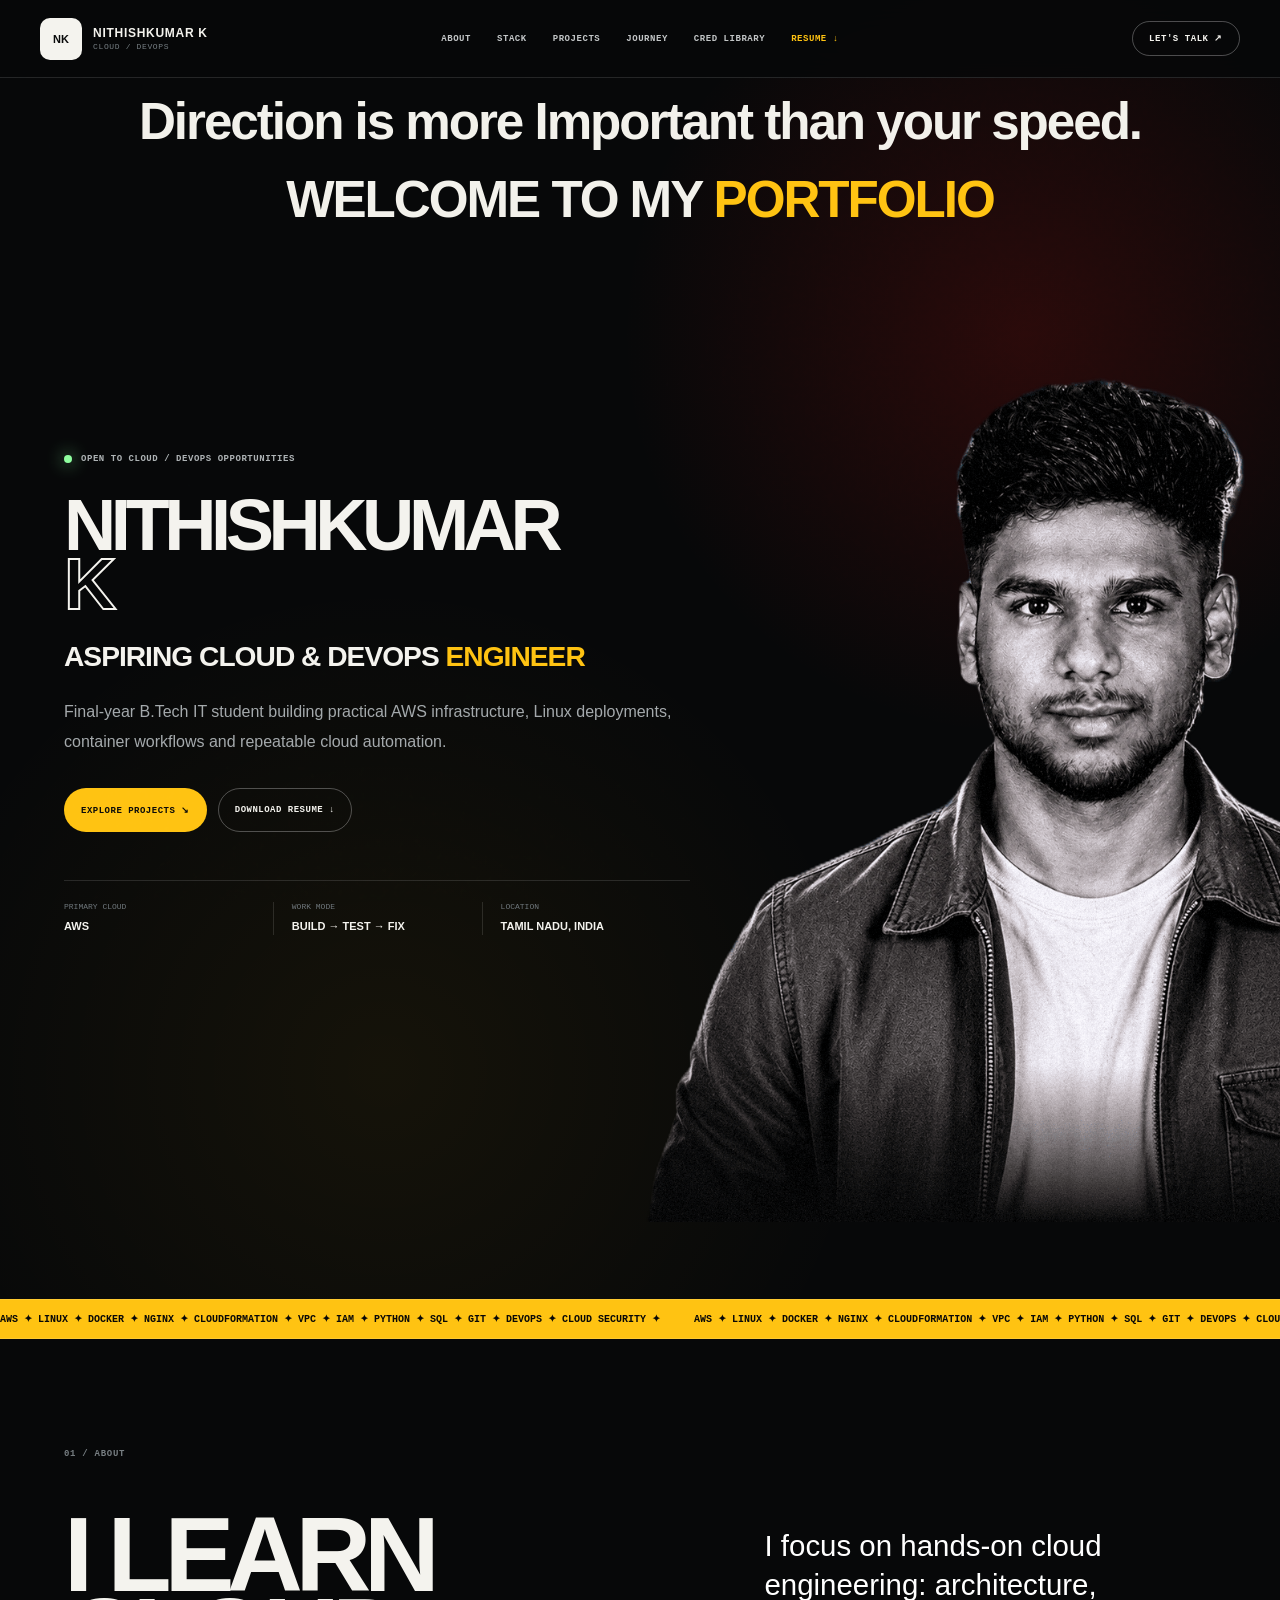
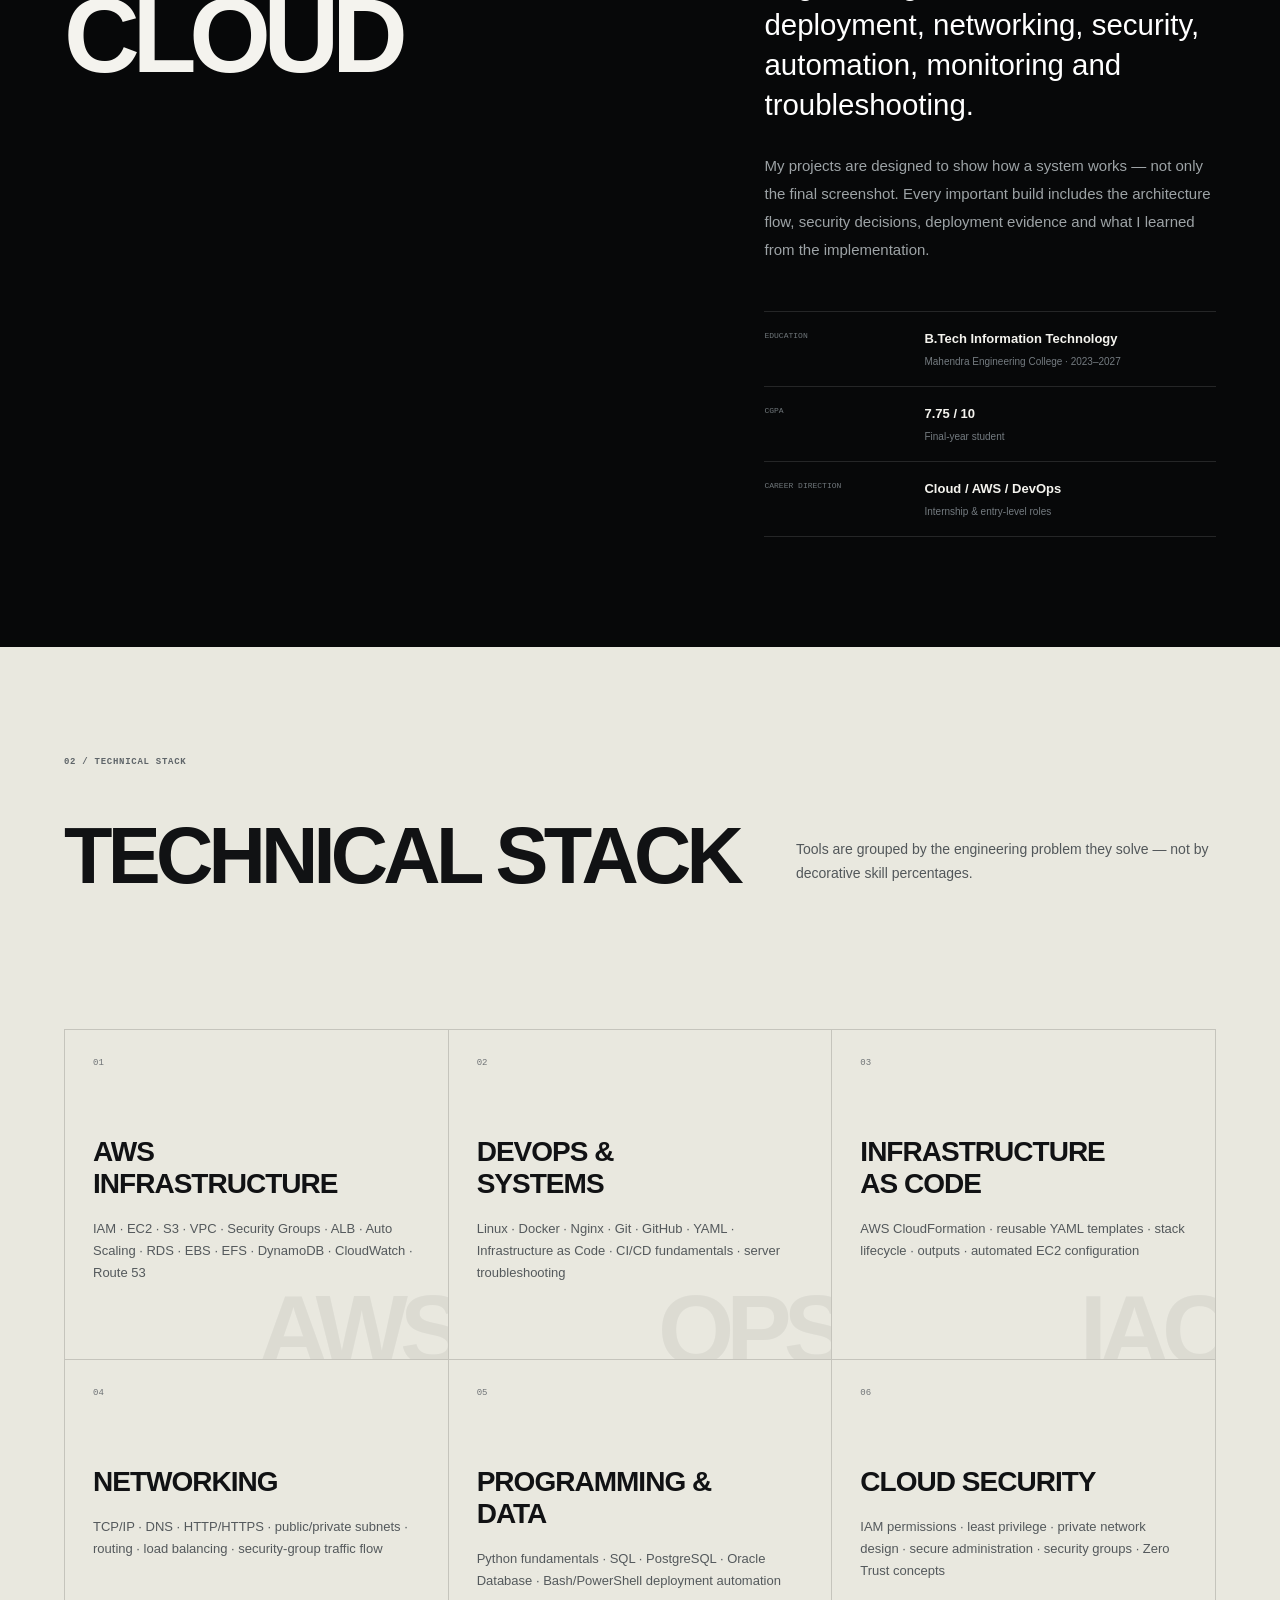
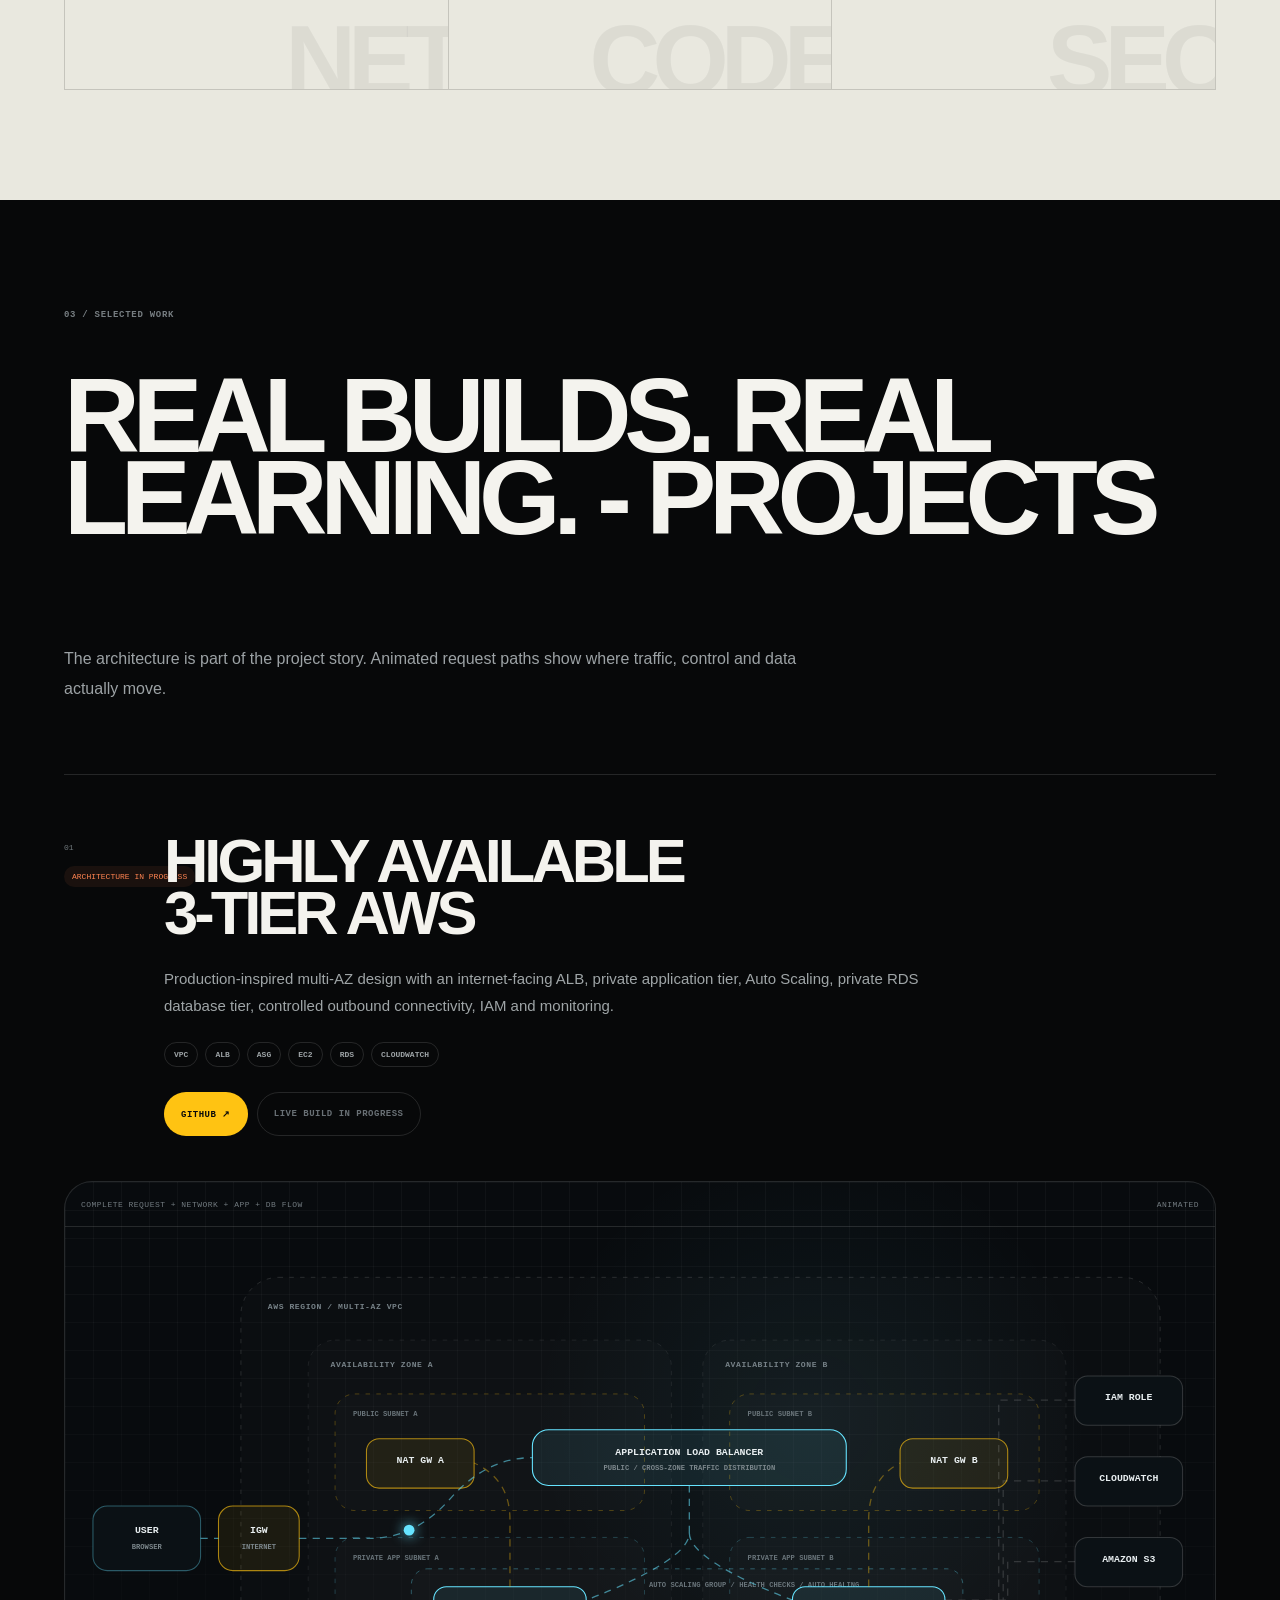
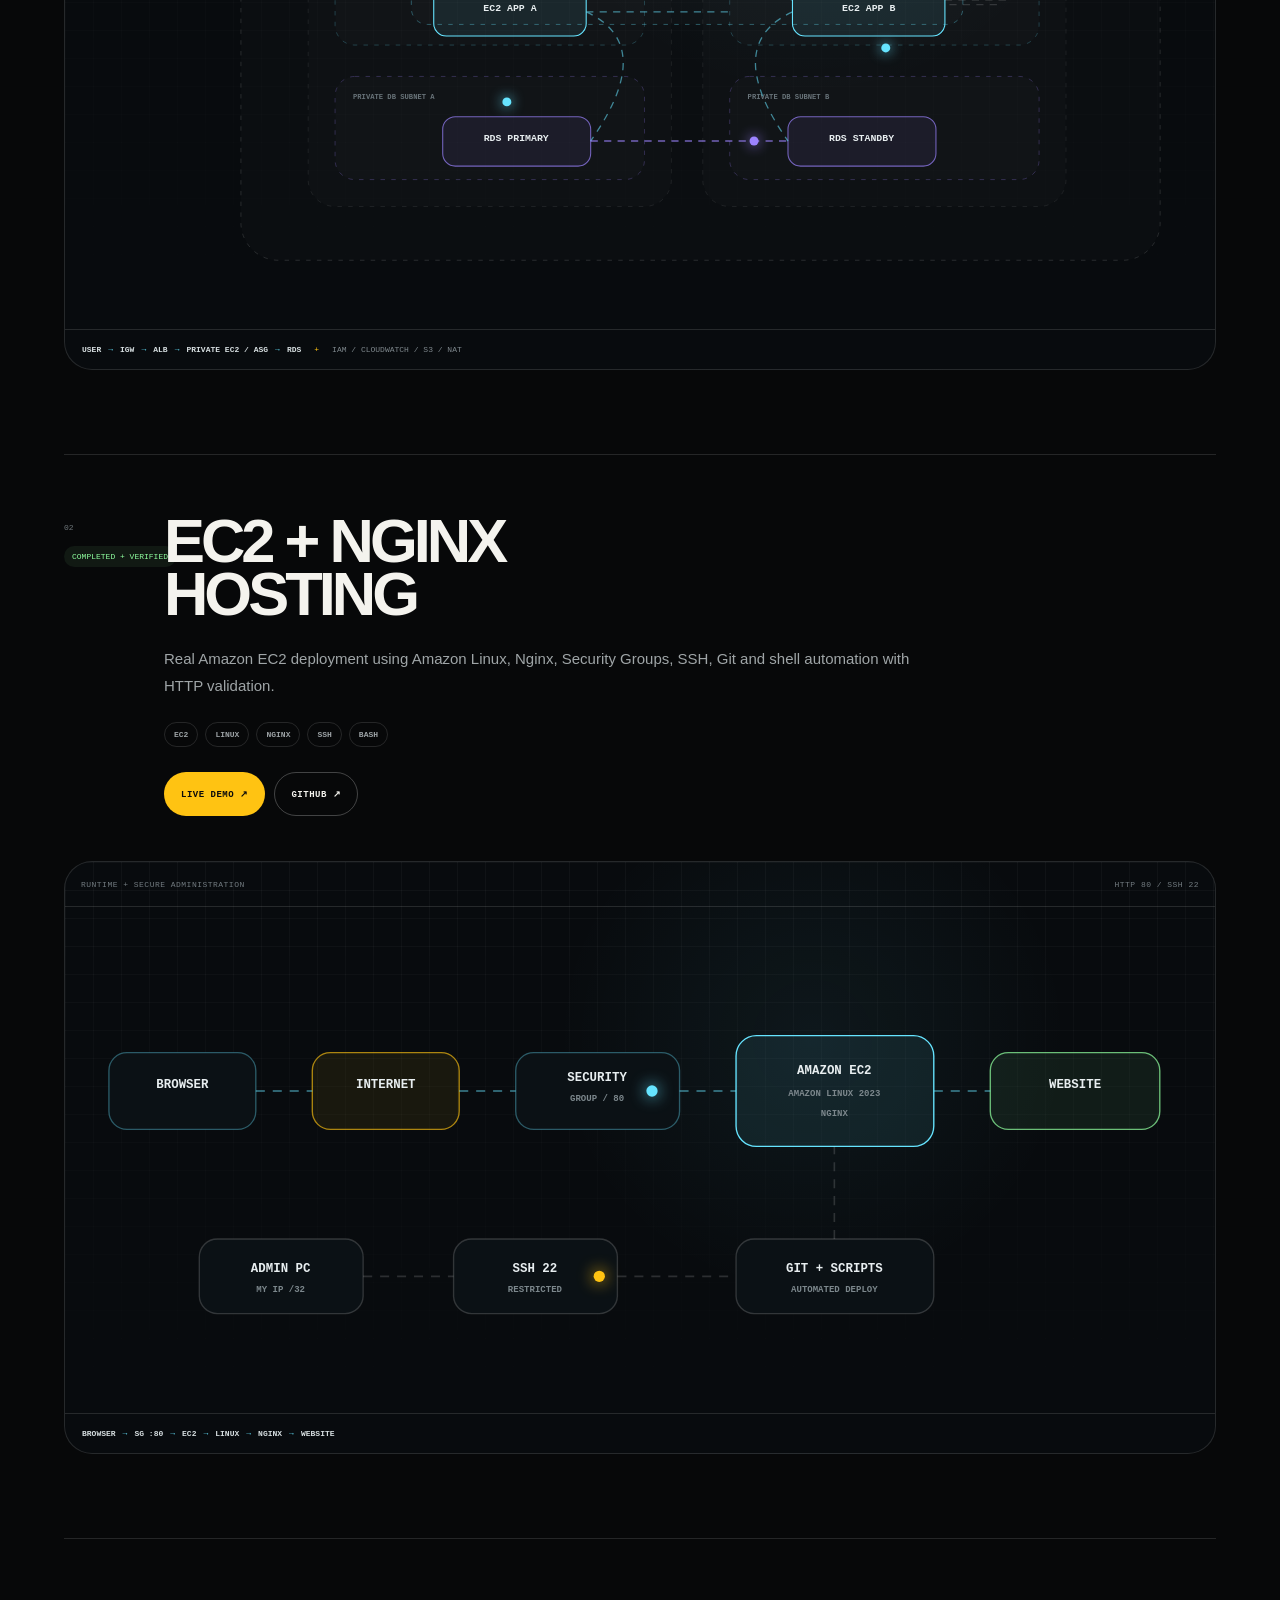
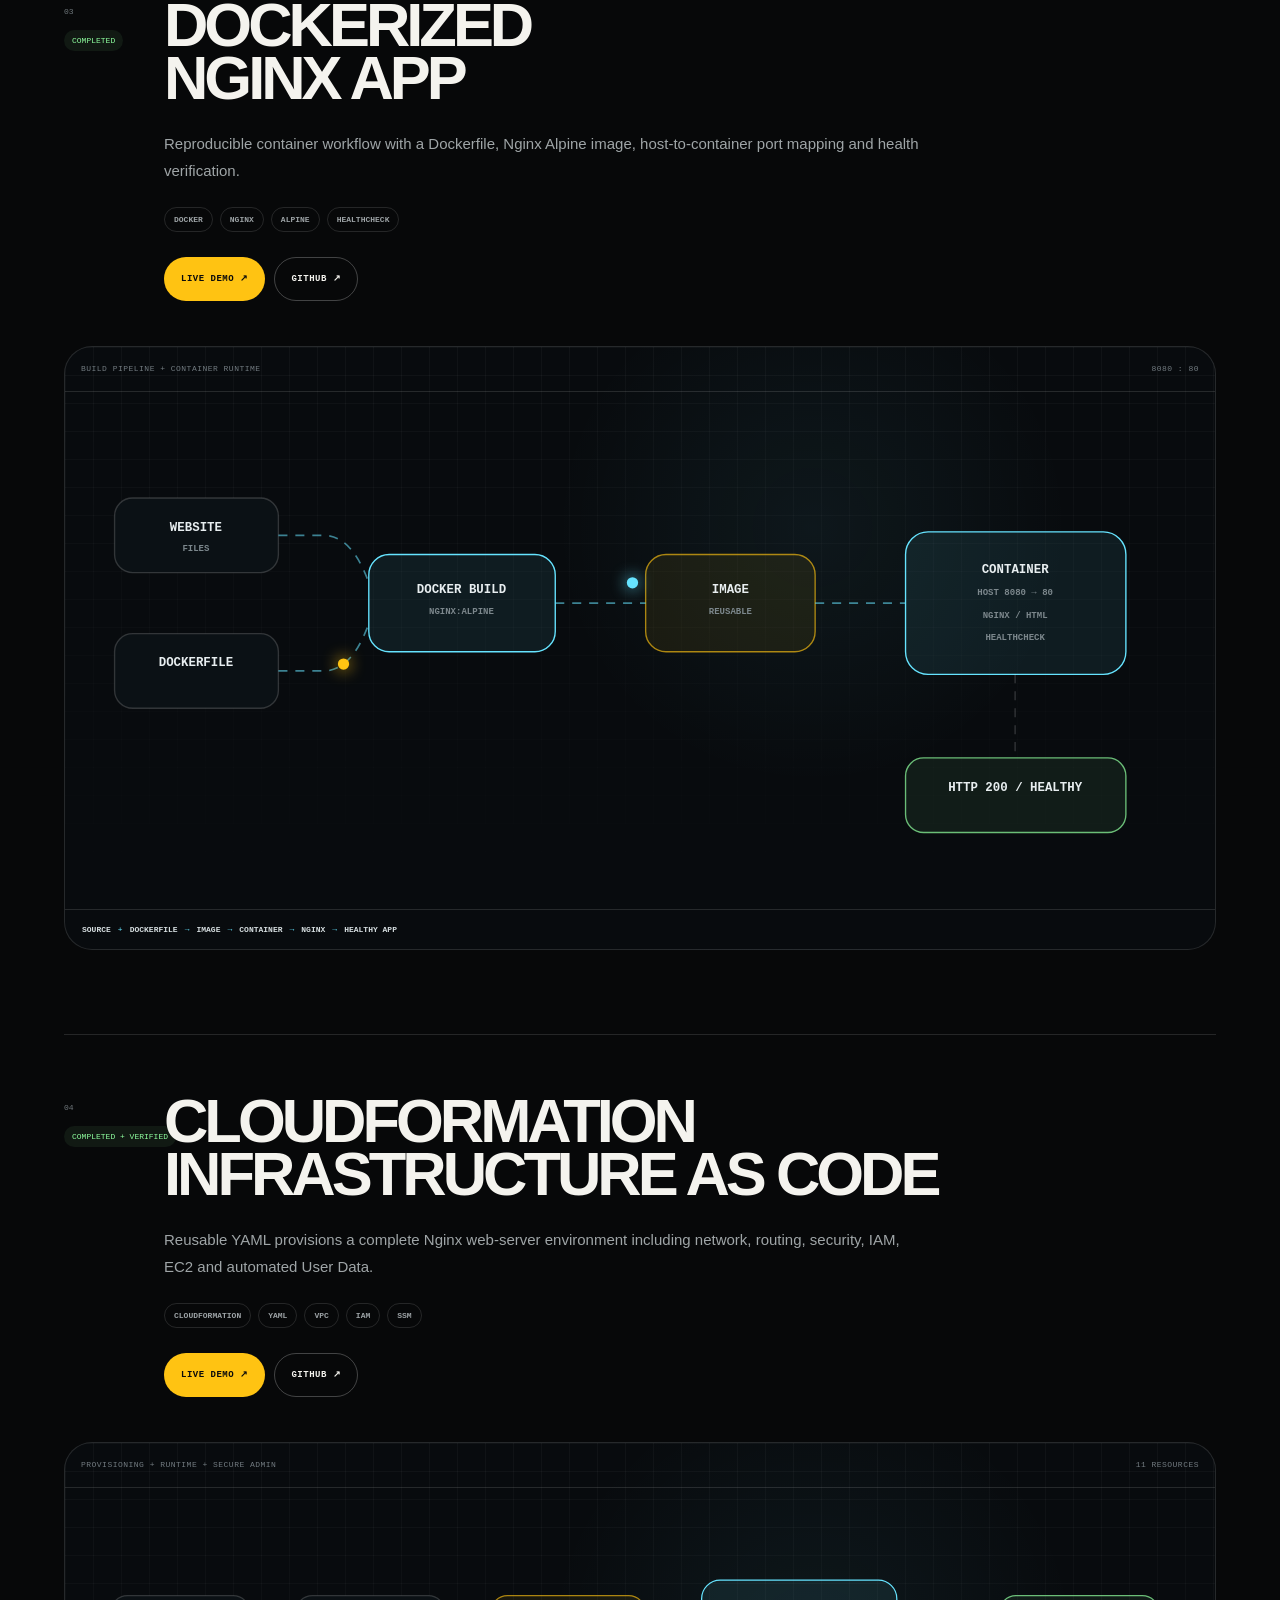
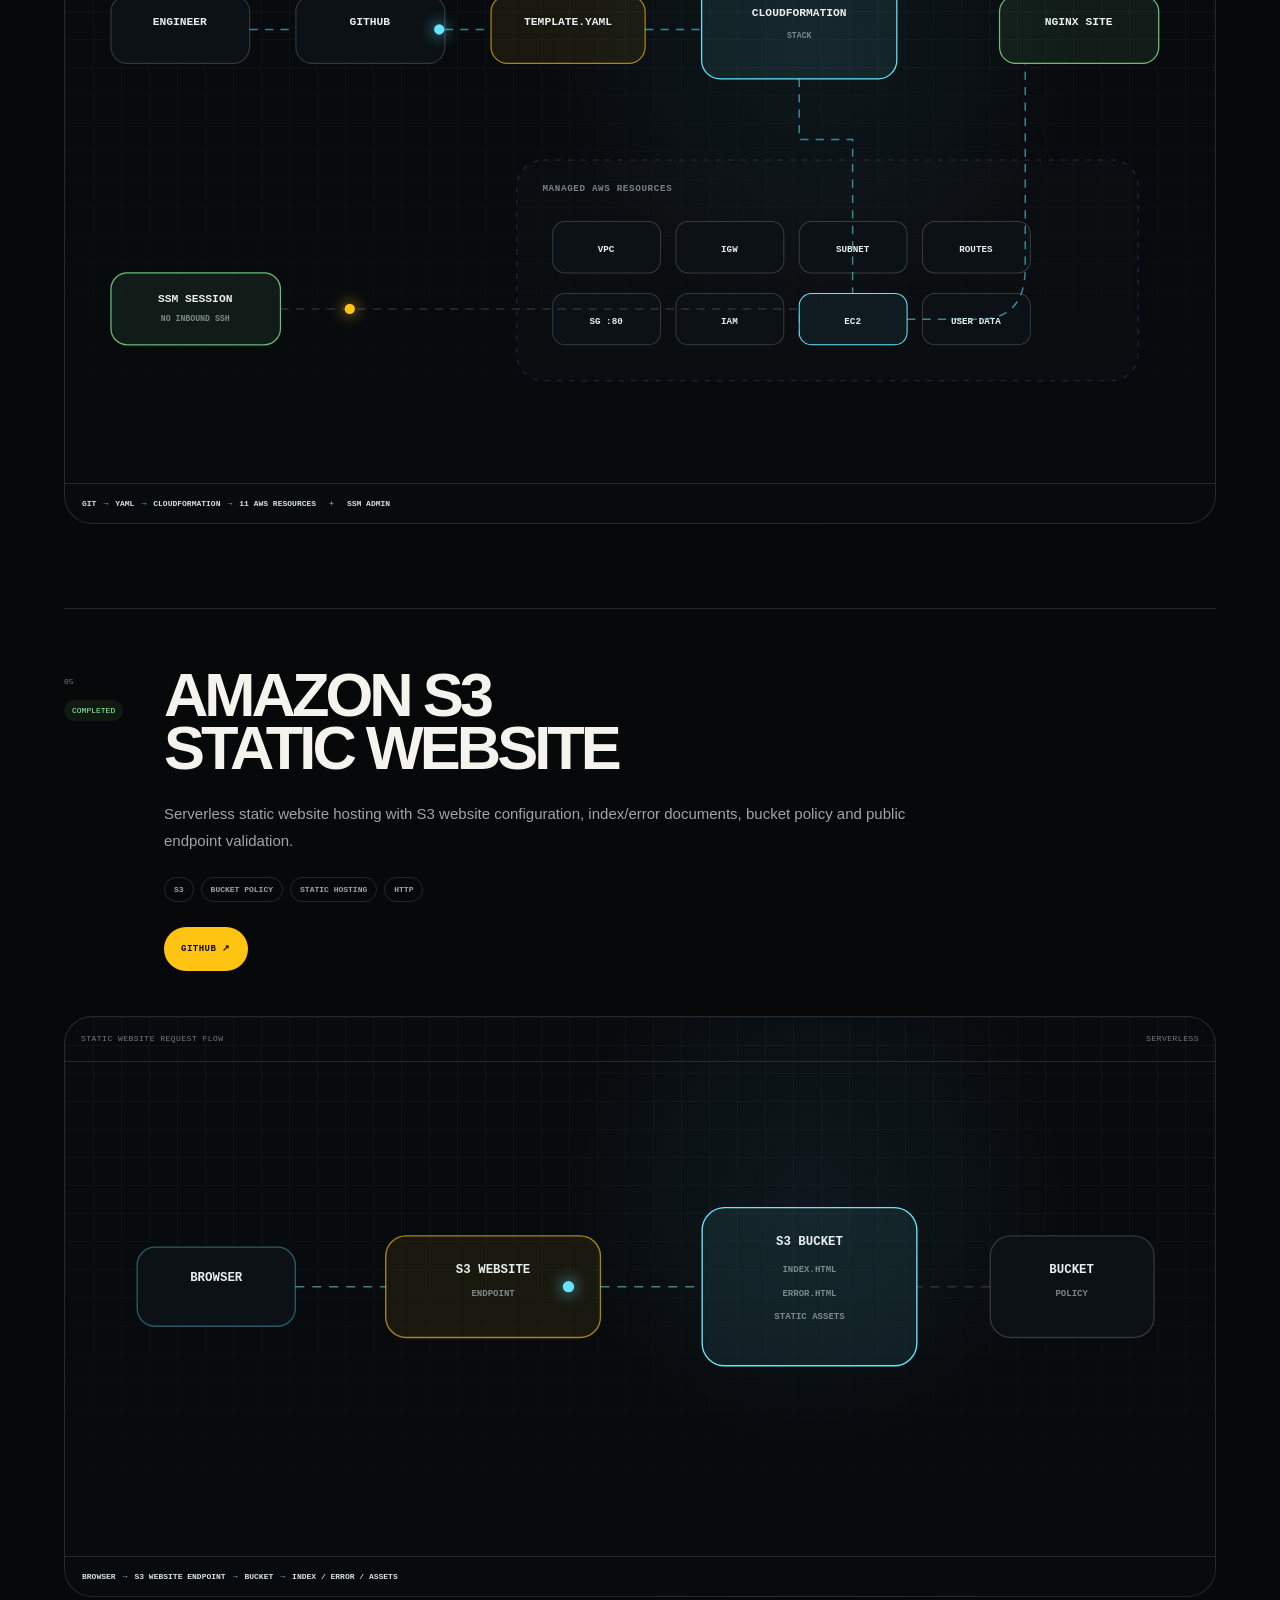
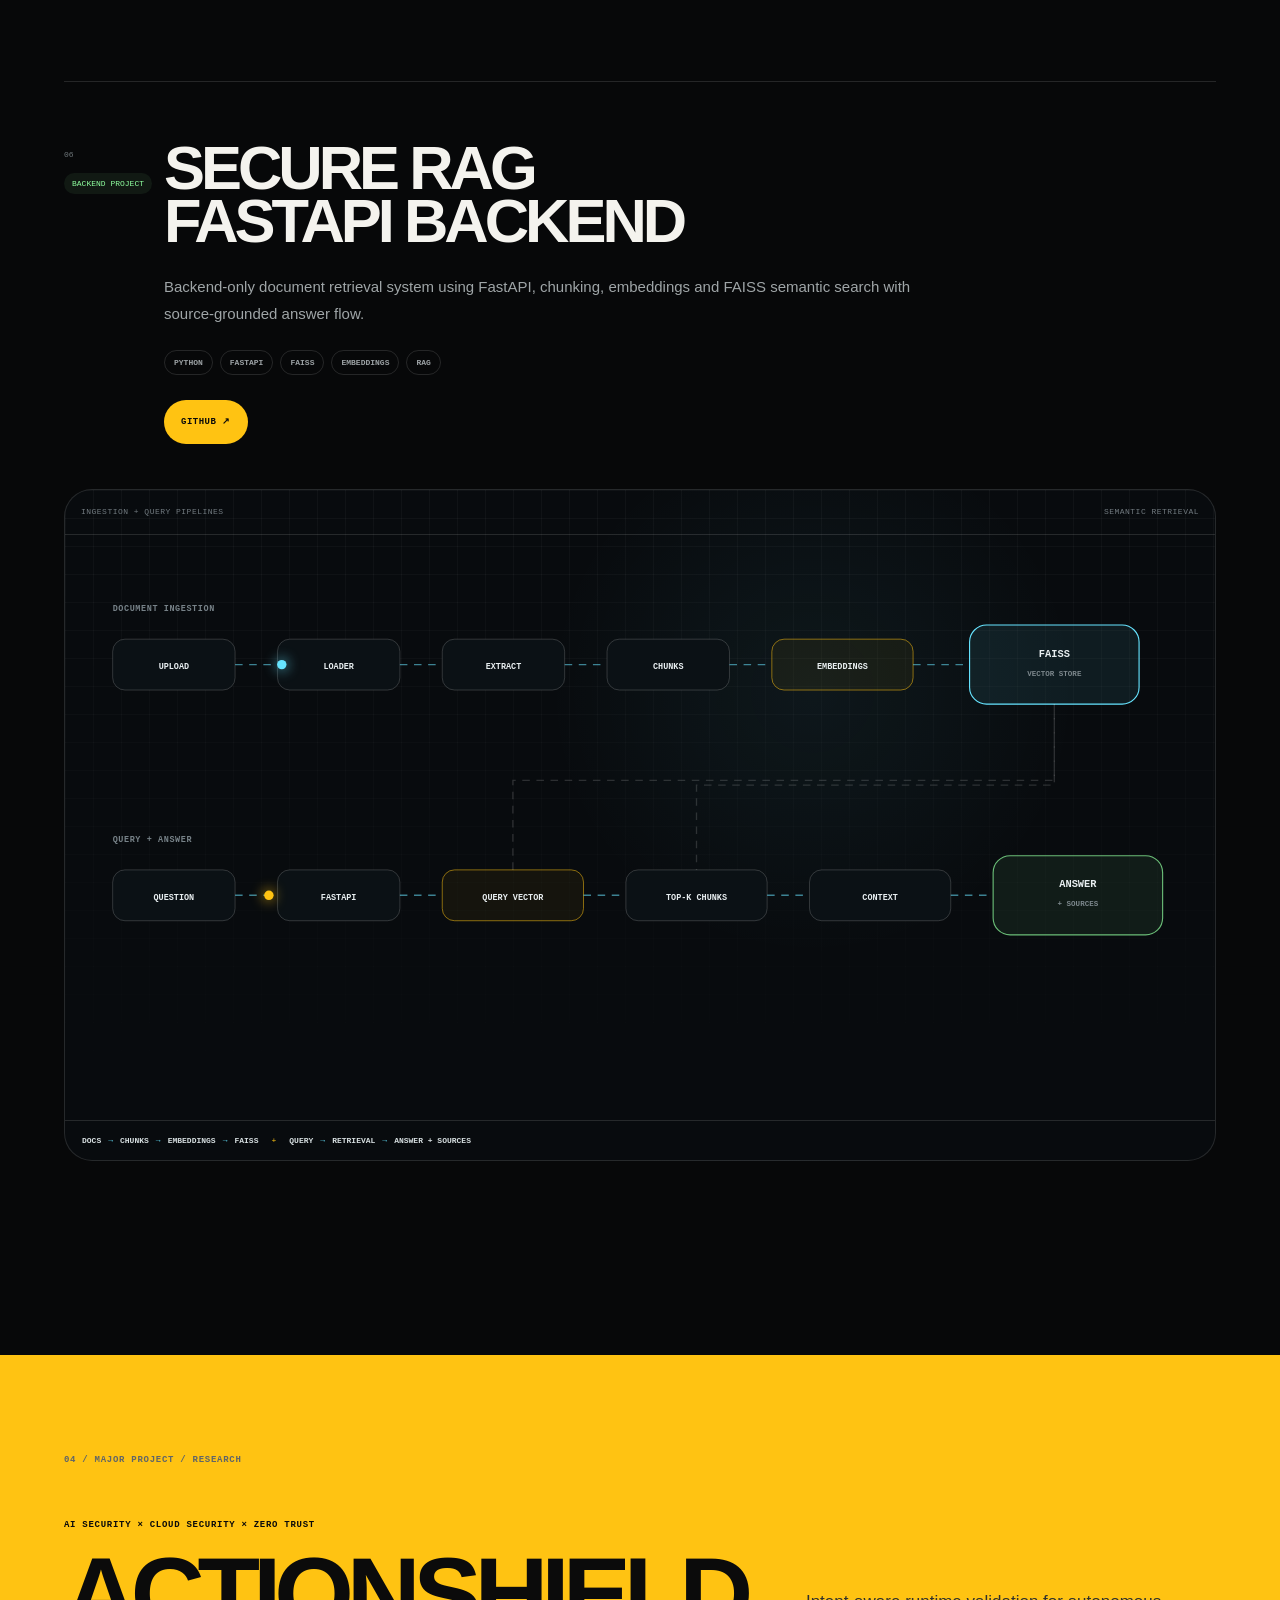
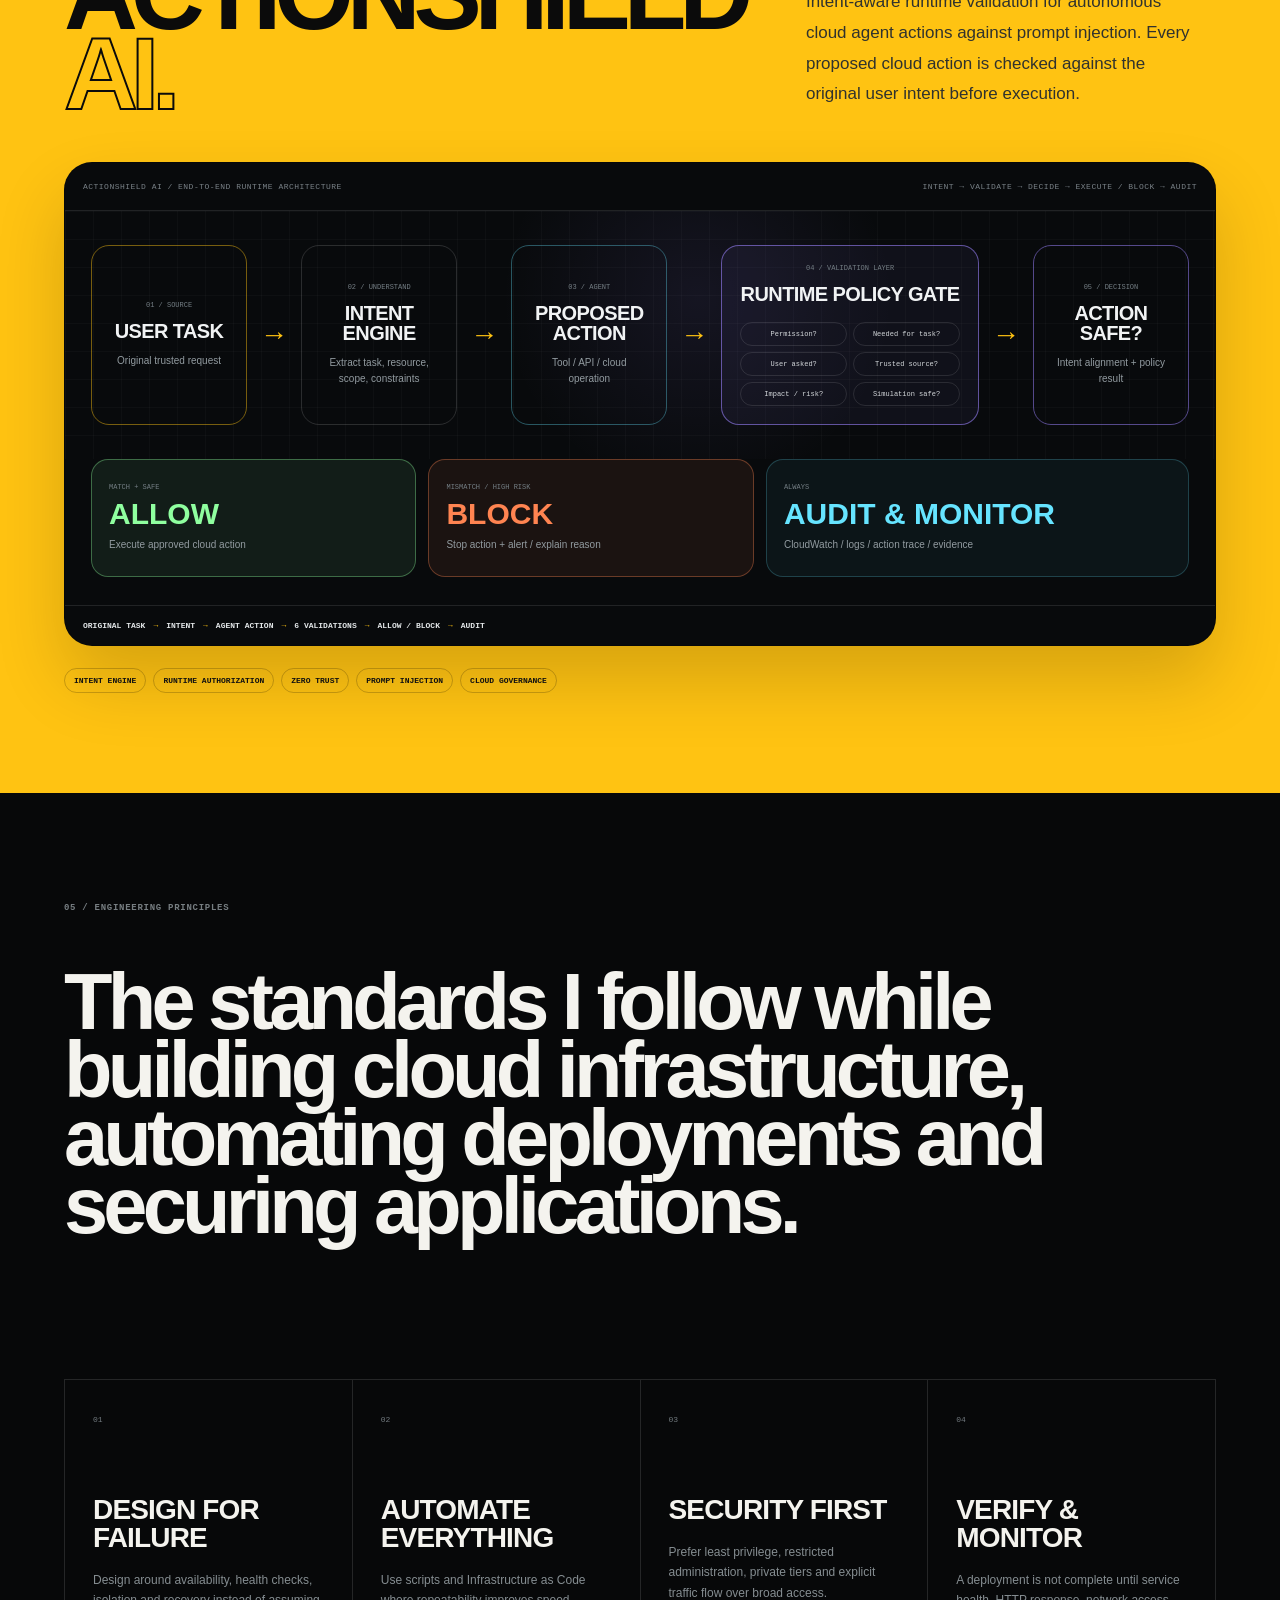
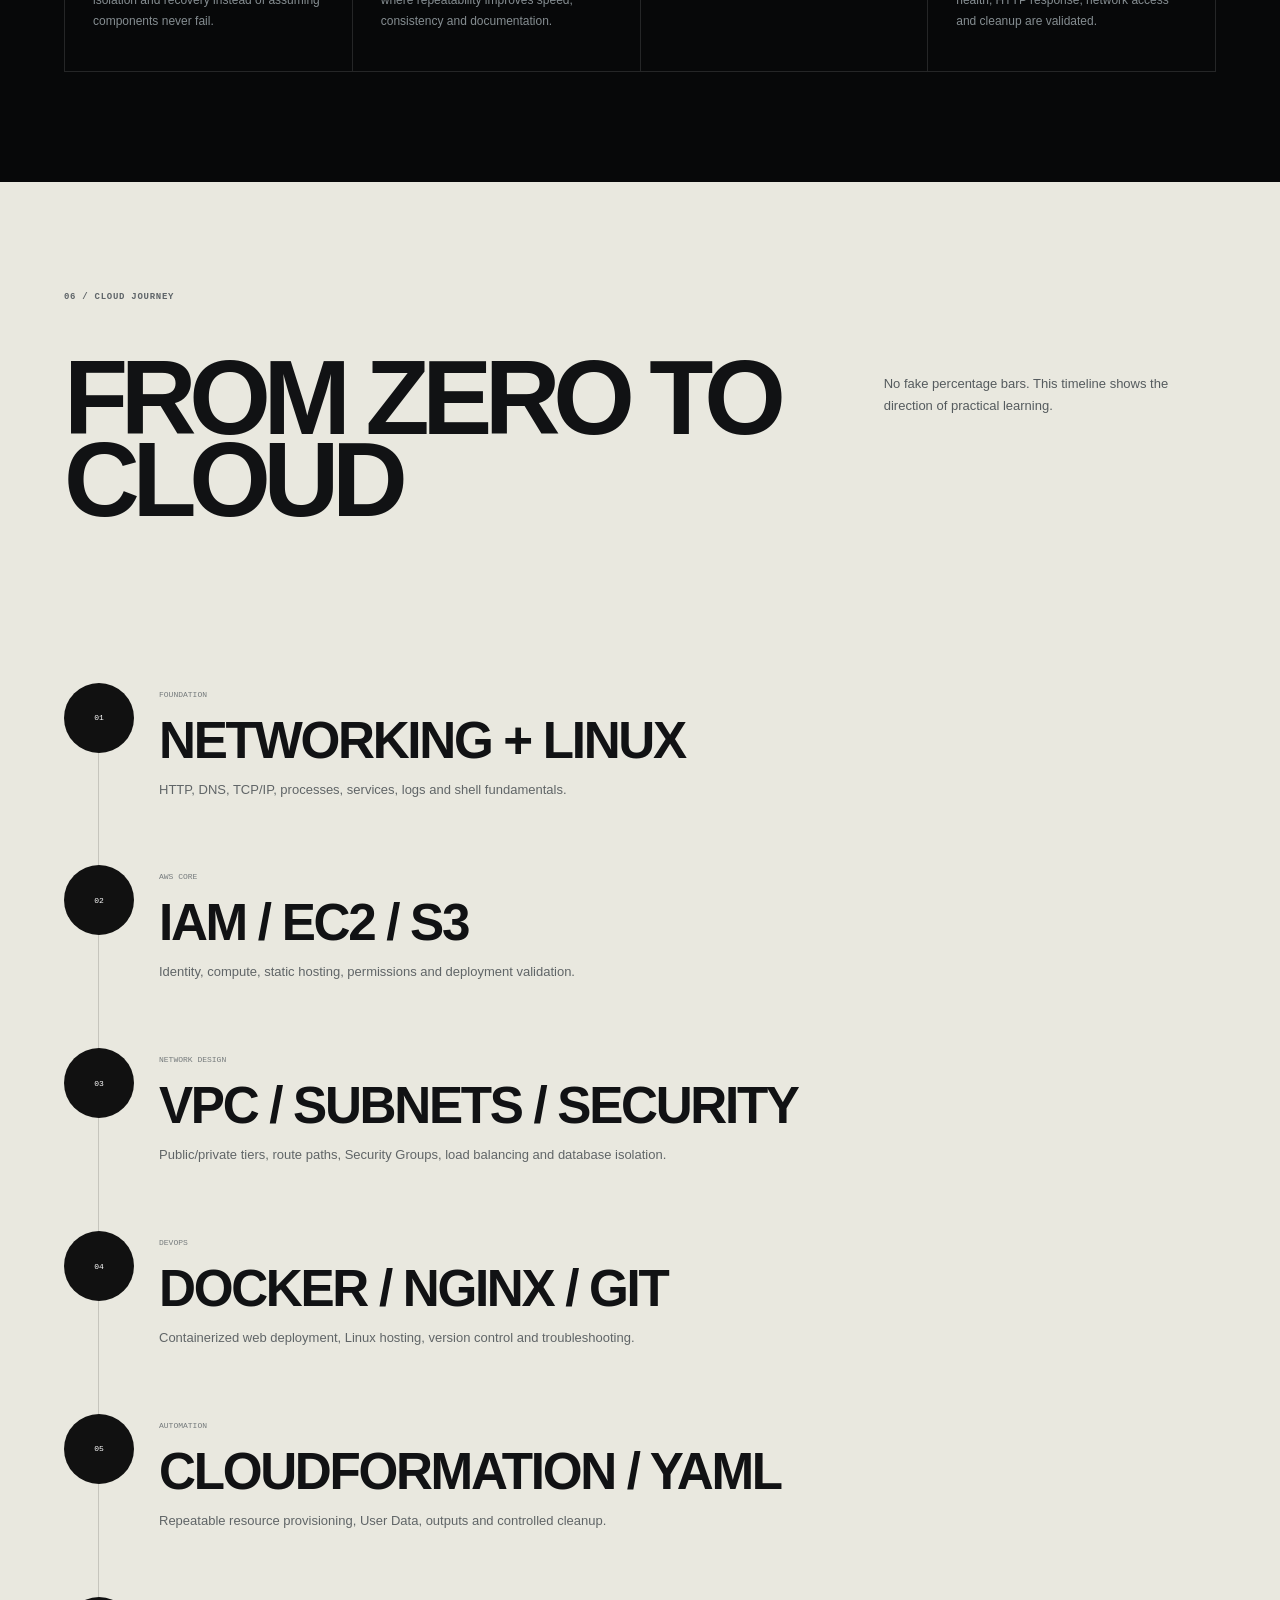
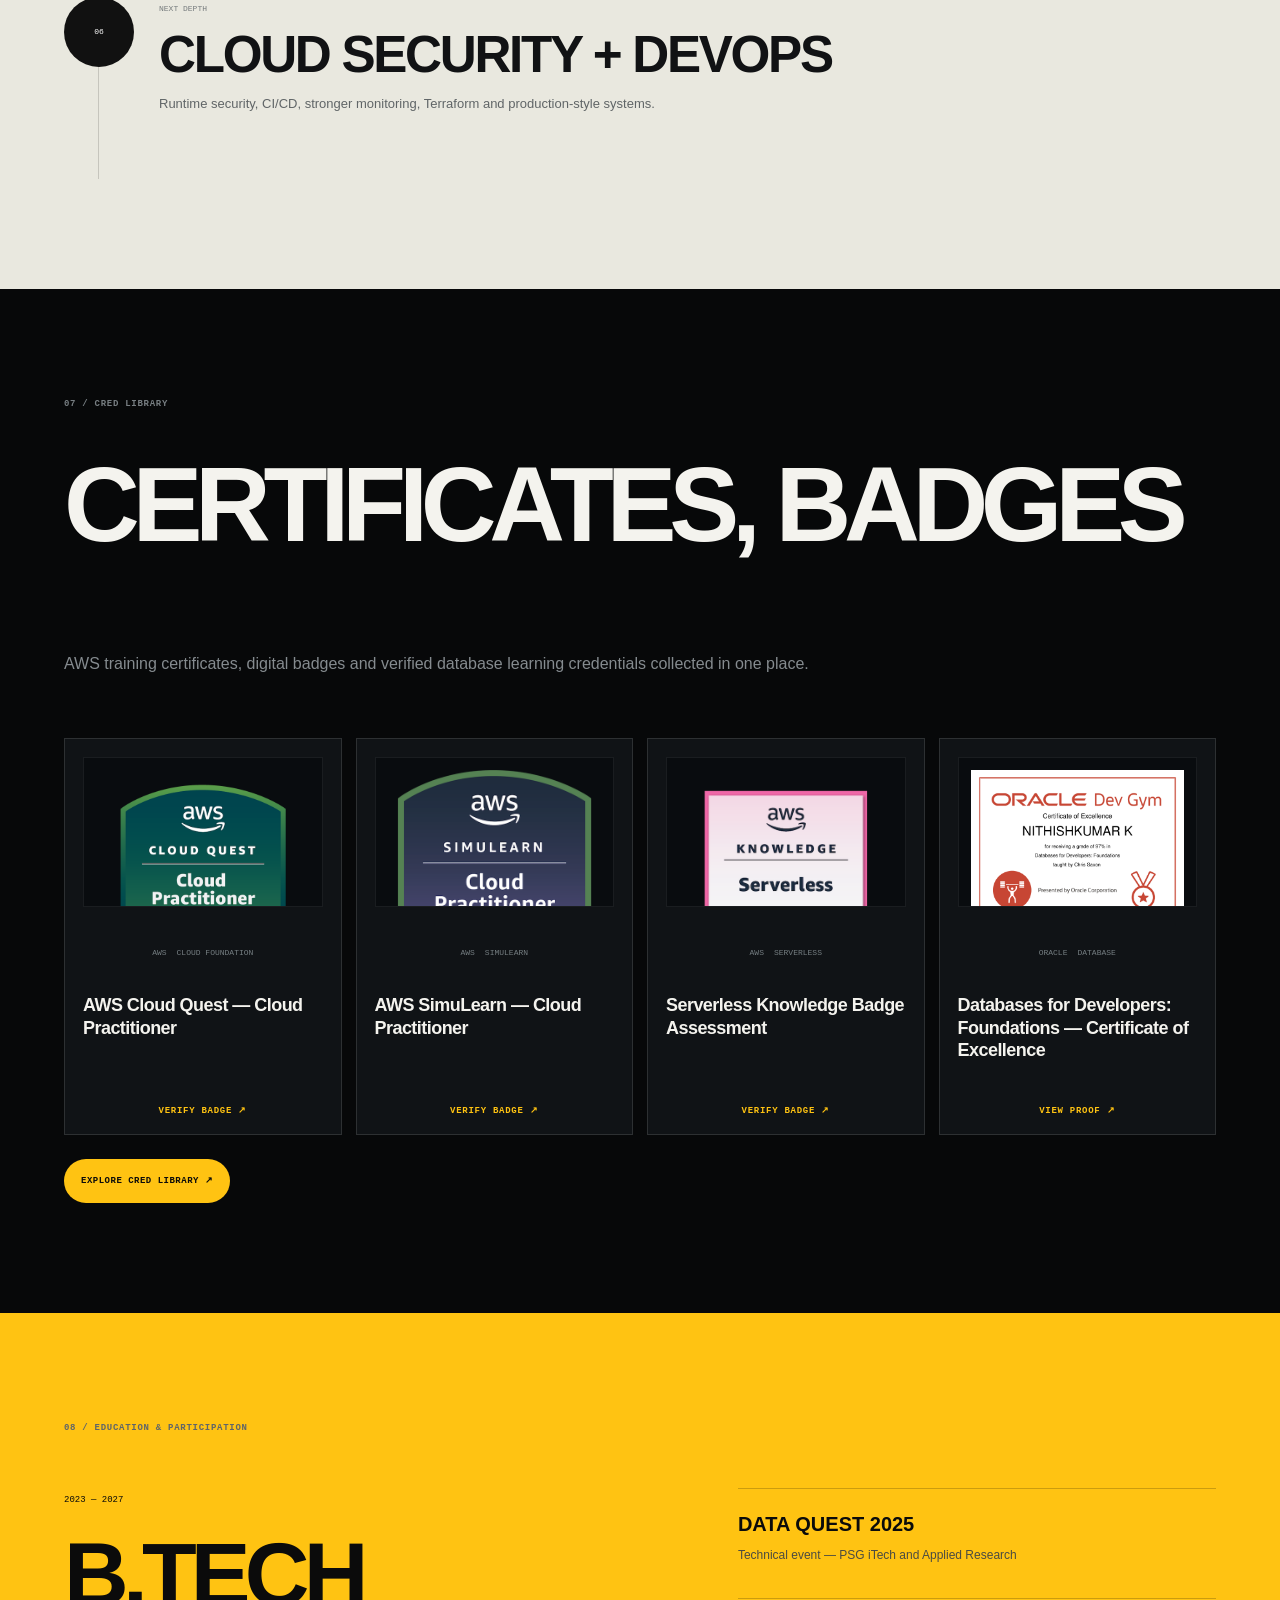
==== index.html @ 9e8fd5e5 "Add files via upload" ====
<!doctype html>
<html lang="en">
<head>
  <meta charset="utf-8">
  <meta name="viewport" content="width=device-width,initial-scale=1">
  <meta name="theme-color" content="#0a0a0a">
  <meta name="description" content="NITHISHKUMAR K — Cloud & DevOps portfolio featuring AWS, Linux, Docker, Infrastructure as Code, cloud security and production-style architecture projects.">
  <title>NITHISHKUMAR K — Cloud & DevOps Portfolio</title>
  <link rel="icon" href="favicon.svg" type="image/svg+xml">
  <link rel="stylesheet" href="styles.css">
</head>
<body>

  <!-- CLOUD SIGNATURE CURSOR -->
  <div class="cloud-cursor" id="cloudCursor" aria-hidden="true">
    <div class="cloud-shell" id="cloudShell">
      <svg viewBox="0 0 64 44" aria-hidden="true">
        <path class="cloud-outline"
          d="M18 34 H46 C53 34 58 29 58 23 C58 17 53 12 47 12 C45 6 40 3 34 3 C27 3 22 7 20 13 C13 13 7 18 7 25 C7 30 12 34 18 34Z"/>
      </svg>
    </div>
    <div class="cloud-dot"></div>
    <div class="cloud-label" id="cloudLabel">OPEN</div>
  </div>

  <div class="noise" aria-hidden="true"></div>

  <header class="site-header" id="top">
    <a class="brand" href="#home">
      <span class="brand-box">NK</span>
      <span class="brand-copy"><b>NITHISHKUMAR K</b><small>CLOUD / DEVOPS</small></span>
    </a>

    <button class="mobile-menu" id="mobileMenu" aria-label="Toggle navigation">MENU</button>

    <nav class="nav" id="nav">
      <a href="#about">ABOUT</a>
      <a href="#stack">STACK</a>
      <a href="#projects">PROJECTS</a>
      <a href="#journey">JOURNEY</a>
      <a href="#credentials">CRED LIBRARY</a>
      <a class="resume-nav" href="assets/resume/NITHISHKUMAR-K-Resume.pdf" download>RESUME ↓</a>
    </nav>

    <a class="header-cta" href="#contact">LET'S TALK ↗</a>
  </header>

  <main>
    <!-- HERO -->
    <section class="hero" id="home">
     <p class="hero-quote">
  <span class="quote-line">Direction is more Important than your speed.</span>
  <span class="welcome-line">
    WELCOME TO MY <span class="portfolio-word">PORTFOLIO</span>
  </span>
</p>
      <div class="hero-grid">
        <div class="hero-copy reveal">
          <div class="eyebrow"><span class="live-dot"></span> OPEN TO CLOUD / DEVOPS OPPORTUNITIES</div>
          <h1>
            <span data-public="profile.firstName">NITHISHKUMAR</span>
            <span class="stroke" data-public="profile.lastName">K</span>
          </h1>
          <p class="hero-role" data-public-role>ASPIRING CLOUD & DEVOPS <b>ENGINEER</b></p>
          <p class="hero-summary" data-public="profile.hero">
            Final-year B.Tech IT student building practical AWS infrastructure,
            Linux deployments, container workflows and repeatable cloud automation.
          </p>

          <div class="hero-actions">
            <a class="button button-primary" href="#projects">EXPLORE PROJECTS ↘</a>
            <a class="button button-outline" href="assets/resume/NITHISHKUMAR-K-Resume.pdf" download>DOWNLOAD RESUME ↓</a>
          </div>

          <div class="hero-meta">
            <div><span>PRIMARY CLOUD</span><strong>AWS</strong></div>
            <div><span>WORK MODE</span><strong>BUILD → TEST → FIX</strong></div>
            <div><span>LOCATION</span><strong>TAMIL NADU, INDIA</strong></div>
          </div>
        </div>

        <div class="hero-art hero-portrait reveal"><img src="assets/img/nithish-hero-v3-2.png" alt="NITHISHKUMAR K hero portrait"></div>
      </div>

      <div class="hero-strip">
        <div class="marquee">
          <span>AWS ✦ LINUX ✦ DOCKER ✦ NGINX ✦ CLOUDFORMATION ✦ VPC ✦ IAM ✦ PYTHON ✦ SQL ✦ GIT ✦ DEVOPS ✦ CLOUD SECURITY ✦</span>
          <span>AWS ✦ LINUX ✦ DOCKER ✦ NGINX ✦ CLOUDFORMATION ✦ VPC ✦ IAM ✦ PYTHON ✦ SQL ✦ GIT ✦ DEVOPS ✦ CLOUD SECURITY ✦</span>
        </div>
      </div>
    </section>

    <!-- ABOUT -->
    <section class="section about" id="about">
      <div class="section-label">01 / ABOUT</div>
      <div class="about-grid">
        <h2 class="display reveal">I LEARN CLOUD<br><span>BY BUILDING IT.</span></h2>
        <div class="about-copy reveal">
          <p class="lead" data-public="profile.about">
            I focus on hands-on cloud engineering: architecture, deployment,
            networking, security, automation, monitoring and troubleshooting.
          </p>
          <p>
            My projects are designed to show how a system works — not only the final screenshot.
            Every important build includes the architecture flow, security decisions, deployment
            evidence and what I learned from the implementation.
          </p>

          <div class="about-facts">
            <div><span>EDUCATION</span><b>B.Tech Information Technology</b><small>Mahendra Engineering College · 2023–2027</small></div>
            <div><span>CGPA</span><b>7.75 / 10</b><small>Final-year student</small></div>
            <div><span>CAREER DIRECTION</span><b>Cloud / AWS / DevOps</b><small>Internship & entry-level roles</small></div>
          </div>
        </div>
      </div>
    </section>

    <!-- STACK -->
    <section class="section stack" id="stack">
      <div class="section-label dark">02 / TECHNICAL STACK</div>
      <div class="stack-head reveal">
        <h2 class="display section-title-compact">TECHNICAL STACK<br><span>STACK</span></h2>
        <p>Tools are grouped by the engineering problem they solve — not by decorative skill percentages.</p>
      </div>

      <div class="stack-grid">
        <article class="stack-card reveal" data-cursor="AWS">
          <div class="stack-num">01</div>
          <h3>AWS INFRASTRUCTURE</h3>
          <p>IAM · EC2 · S3 · VPC · Security Groups · ALB · Auto Scaling · RDS · EBS · EFS · DynamoDB · CloudWatch · Route 53</p>
          <div class="stack-mark">AWS</div>
        </article>
        <article class="stack-card reveal" data-cursor="OPS">
          <div class="stack-num">02</div>
          <h3>DEVOPS & SYSTEMS</h3>
          <p>Linux · Docker · Nginx · Git · GitHub · YAML · Infrastructure as Code · CI/CD fundamentals · server troubleshooting</p>
          <div class="stack-mark">OPS</div>
        </article>
        <article class="stack-card reveal" data-cursor="IAC">
          <div class="stack-num">03</div>
          <h3>INFRASTRUCTURE AS CODE</h3>
          <p>AWS CloudFormation · reusable YAML templates · stack lifecycle · outputs · automated EC2 configuration</p>
          <div class="stack-mark">IAC</div>
        </article>
        <article class="stack-card reveal" data-cursor="NET">
          <div class="stack-num">04</div>
          <h3>NETWORKING</h3>
          <p>TCP/IP · DNS · HTTP/HTTPS · public/private subnets · routing · load balancing · security-group traffic flow</p>
          <div class="stack-mark">NET</div>
        </article>
        <article class="stack-card reveal" data-cursor="CODE">
          <div class="stack-num">05</div>
          <h3>PROGRAMMING & DATA</h3>
          <p>Python fundamentals · SQL · PostgreSQL · Oracle Database · Bash/PowerShell deployment automation</p>
          <div class="stack-mark">CODE</div>
        </article>
        <article class="stack-card reveal" data-cursor="SEC">
          <div class="stack-num">06</div>
          <h3>CLOUD SECURITY</h3>
          <p>IAM permissions · least privilege · private network design · secure administration · security groups · Zero Trust concepts</p>
          <div class="stack-mark">SEC</div>
        </article>
      </div>
    </section>

    <!-- PROJECTS -->
    <section class="section projects" id="projects">
      <div class="projects-head reveal">
        <div class="section-label">03 / SELECTED WORK</div>
        <h2 class="display">REAL BUILDS.  REAL LEARNING.    - PROJECTS<br><span>EXPLAIN THEMSELVES.</span></h2>
        <p>
          The architecture is part of the project story. Animated request paths show where traffic,
          control and data actually move.
        </p>
      </div>

      <!-- PROJECT 1 -->
      <article class="project project-featured reveal" data-project-index="0">
        <div class="project-info">
          <div class="project-topline">
            <span>01</span>
            <span class="status progress">ARCHITECTURE IN PROGRESS</span>
          </div>
          <h3>HIGHLY AVAILABLE<br>3-TIER AWS</h3>
          <p>
            Production-inspired multi-AZ design with an internet-facing ALB, private application tier,
            Auto Scaling, private RDS database tier, controlled outbound connectivity, IAM and monitoring.
          </p>
          <div class="chips"><span>VPC</span><span>ALB</span><span>ASG</span><span>EC2</span><span>RDS</span><span>CLOUDWATCH</span></div>
          <div class="project-links">
            <a class="button button-primary" target="_blank" rel="noreferrer" href="https://github.com/NITHISHKUMAR-IT/aws-3tier-web-application">GITHUB ↗</a>
            <span class="button button-disabled">LIVE BUILD IN PROGRESS</span>
          </div>
        </div>

        <div class="architecture-board large" data-cursor="EXPLORE">
          <div class="arch-title"><span>COMPLETE REQUEST + NETWORK + APP + DB FLOW</span><span>ANIMATED</span></div>
          <svg class="arch-svg tier-svg" viewBox="0 0 1260 760" aria-label="Highly available AWS three tier architecture">
            <defs>
              <filter id="glow"><feGaussianBlur stdDeviation="5" result="blur"/><feMerge><feMergeNode in="blur"/><feMergeNode in="SourceGraphic"/></feMerge></filter>
            </defs>

            <rect class="cloud-boundary" x="185" y="45" width="1025" height="650" rx="42"/>
            <text class="svg-label" x="215" y="80">AWS REGION / MULTI-AZ VPC</text>

            <rect class="az-boundary" x="260" y="115" width="405" height="520" rx="30"/>
            <rect class="az-boundary" x="700" y="115" width="405" height="520" rx="30"/>
            <text class="svg-label" x="285" y="145">AVAILABILITY ZONE A</text>
            <text class="svg-label" x="725" y="145">AVAILABILITY ZONE B</text>

            <rect class="subnet public" x="290" y="175" width="345" height="130" rx="22"/>
            <rect class="subnet public" x="730" y="175" width="345" height="130" rx="22"/>
            <text class="svg-small" x="310" y="200">PUBLIC SUBNET A</text>
            <text class="svg-small" x="750" y="200">PUBLIC SUBNET B</text>

            <rect class="subnet private" x="290" y="335" width="345" height="120" rx="22"/>
            <rect class="subnet private" x="730" y="335" width="345" height="120" rx="22"/>
            <text class="svg-small" x="310" y="360">PRIVATE APP SUBNET A</text>
            <text class="svg-small" x="750" y="360">PRIVATE APP SUBNET B</text>

            <rect class="subnet db" x="290" y="490" width="345" height="115" rx="22"/>
            <rect class="subnet db" x="730" y="490" width="345" height="115" rx="22"/>
            <text class="svg-small" x="310" y="515">PRIVATE DB SUBNET A</text>
            <text class="svg-small" x="750" y="515">PRIVATE DB SUBNET B</text>

            <g class="node"><rect x="20" y="300" width="120" height="72" rx="16"/><text x="80" y="330">USER</text><text class="node-sub" x="80" y="348">BROWSER</text></g>
            <g class="node warm"><rect x="160" y="300" width="90" height="72" rx="16"/><text x="205" y="330">IGW</text><text class="node-sub" x="205" y="348">INTERNET</text></g>

            <g class="node main"><rect x="510" y="215" width="350" height="62" rx="18"/><text x="685" y="243">APPLICATION LOAD BALANCER</text><text class="node-sub" x="685" y="260">PUBLIC / CROSS-ZONE TRAFFIC DISTRIBUTION</text></g>

            <g class="node warm"><rect x="325" y="225" width="120" height="55" rx="14"/><text x="385" y="252">NAT GW A</text></g>
            <g class="node warm"><rect x="920" y="225" width="120" height="55" rx="14"/><text x="980" y="252">NAT GW B</text></g>

            <rect class="asg" x="375" y="370" width="615" height="62" rx="18"/>
            <text class="svg-small" x="640" y="390" text-anchor="middle">AUTO SCALING GROUP / HEALTH CHECKS / AUTO HEALING</text>
            <g class="node main"><rect x="400" y="390" width="170" height="55" rx="14"/><text x="485" y="417">EC2 APP A</text></g>
            <g class="node main"><rect x="800" y="390" width="170" height="55" rx="14"/><text x="885" y="417">EC2 APP B</text></g>

            <g class="node dbnode"><rect x="410" y="535" width="165" height="55" rx="14"/><text x="492" y="562">RDS PRIMARY</text></g>
            <g class="node dbnode"><rect x="795" y="535" width="165" height="55" rx="14"/><text x="877" y="562">RDS STANDBY</text></g>

            <g class="node side"><rect x="1115" y="155" width="120" height="55" rx="14"/><text x="1175" y="182">IAM ROLE</text></g>
            <g class="node side"><rect x="1115" y="245" width="120" height="55" rx="14"/><text x="1175" y="272">CLOUDWATCH</text></g>
            <g class="node side"><rect x="1115" y="335" width="120" height="55" rx="14"/><text x="1175" y="362">AMAZON S3</text></g>

            <path id="tier-path-1" class="flow request" d="M140 336 H160 M250 336 H330 Q380 336 420 290 Q460 246 510 246 M685 277 V330 Q685 360 570 405 M685 330 Q685 360 800 405 M570 418 H735 M570 418 Q650 455 575 562 M800 418 Q720 455 795 562"/>
            <path class="flow replicate" d="M575 562 H795"/>
            <path class="flow control" d="M1115 182 H1030 V410 H970 M1115 272 H1035 V405 H970 M1115 362 H1040 V405 H970"/>
            <path class="flow outbound" d="M485 390 V315 Q485 270 445 252 M885 390 V315 Q885 270 920 252"/>

            <circle class="packet cyan" r="6"><animateMotion dur="4.8s" repeatCount="indefinite" path="M140 336 H160 M250 336 H330 Q380 336 420 290 Q460 246 510 246 H860"/></circle>
            <circle class="packet cyan" r="5"><animateMotion dur="5.4s" begin=".7s" repeatCount="indefinite" path="M685 277 V330 Q685 360 570 405 H485 Q465 405 465 435 Q465 500 492 535"/></circle>
            <circle class="packet cyan" r="5"><animateMotion dur="5.4s" begin="1.5s" repeatCount="indefinite" path="M685 277 V330 Q685 360 800 405 H885 Q905 405 905 435 Q905 500 877 535"/></circle>
            <circle class="packet violet" r="5"><animateMotion dur="3.2s" repeatCount="indefinite" path="M575 562 H795"/></circle>
          </svg>
          <div class="arch-flow">
            <b>USER</b><i>→</i><b>IGW</b><i>→</i><b>ALB</b><i>→</i><b>PRIVATE EC2 / ASG</b><i>→</i><b>RDS</b>
            <span>+</span> IAM / CLOUDWATCH / S3 / NAT
          </div>
        </div>
      </article>

      <!-- PROJECT 2 -->
      <article class="project reveal" data-project-index="1">
        <div class="project-info">
          <div class="project-topline"><span>02</span><span class="status complete">COMPLETED + VERIFIED</span></div>
          <h3>EC2 + NGINX<br>HOSTING</h3>
          <p>Real Amazon EC2 deployment using Amazon Linux, Nginx, Security Groups, SSH, Git and shell automation with HTTP validation.</p>
          <div class="chips"><span>EC2</span><span>LINUX</span><span>NGINX</span><span>SSH</span><span>BASH</span></div>
          <div class="project-links">
            <a class="button button-primary" href="https://nithishkumar-it.github.io/aws-ec2-nginx-hosting/" target="_blank" rel="noreferrer">LIVE DEMO ↗</a>
            <a class="button button-outline light" href="https://github.com/NITHISHKUMAR-IT/aws-ec2-nginx-hosting" target="_blank" rel="noreferrer">GITHUB ↗</a>
          </div>
        </div>
        <div class="architecture-board" data-cursor="FLOW">
          <div class="arch-title"><span>RUNTIME + SECURE ADMINISTRATION</span><span>HTTP 80 / SSH 22</span></div>
          <svg class="arch-svg simple-svg" viewBox="0 0 1000 430">
            <g class="node"><rect x="30" y="120" width="130" height="68" rx="16"/><text x="95" y="151">BROWSER</text></g>
            <g class="node warm"><rect x="210" y="120" width="130" height="68" rx="16"/><text x="275" y="151">INTERNET</text></g>
            <g class="node"><rect x="390" y="120" width="145" height="68" rx="16"/><text x="462" y="145">SECURITY</text><text class="node-sub" x="462" y="163">GROUP / 80</text></g>
            <g class="node main"><rect x="585" y="105" width="175" height="98" rx="18"/><text x="672" y="139">AMAZON EC2</text><text class="node-sub" x="672" y="158">AMAZON LINUX 2023</text><text class="node-sub" x="672" y="176">NGINX</text></g>
            <g class="node good"><rect x="810" y="120" width="150" height="68" rx="16"/><text x="885" y="151">WEBSITE</text></g>

            <g class="node side"><rect x="110" y="285" width="145" height="66" rx="16"/><text x="182" y="314">ADMIN PC</text><text class="node-sub" x="182" y="332">MY IP /32</text></g>
            <g class="node side"><rect x="335" y="285" width="145" height="66" rx="16"/><text x="407" y="314">SSH 22</text><text class="node-sub" x="407" y="332">RESTRICTED</text></g>
            <g class="node side"><rect x="585" y="285" width="175" height="66" rx="16"/><text x="672" y="314">GIT + SCRIPTS</text><text class="node-sub" x="672" y="332">AUTOMATED DEPLOY</text></g>

            <path class="flow request" d="M160 154 H210 M340 154 H390 M535 154 H585 M760 154 H810"/>
            <path class="flow control" d="M255 318 H335 M480 318 H585 M672 285 V203"/>
            <circle class="packet cyan" r="5"><animateMotion dur="3.8s" repeatCount="indefinite" path="M160 154 H810"/></circle>
            <circle class="packet warm" r="5"><animateMotion dur="4.2s" repeatCount="indefinite" path="M255 318 H585 H672 V203"/></circle>
          </svg>
          <div class="arch-flow"><b>BROWSER</b><i>→</i><b>SG :80</b><i>→</i><b>EC2</b><i>→</i><b>LINUX</b><i>→</i><b>NGINX</b><i>→</i><b>WEBSITE</b></div>
        </div>
      </article>

      <!-- PROJECT 3 -->
      <article class="project reveal" data-project-index="2">
        <div class="project-info">
          <div class="project-topline"><span>03</span><span class="status complete">COMPLETED</span></div>
          <h3>DOCKERIZED<br>NGINX APP</h3>
          <p>Reproducible container workflow with a Dockerfile, Nginx Alpine image, host-to-container port mapping and health verification.</p>
          <div class="chips"><span>DOCKER</span><span>NGINX</span><span>ALPINE</span><span>HEALTHCHECK</span></div>
          <div class="project-links">
            <a class="button button-primary" href="https://nithishkumar-it.github.io/dockerized-nginx-web-app/" target="_blank" rel="noreferrer">LIVE DEMO ↗</a>
            <a class="button button-outline light" href="https://github.com/NITHISHKUMAR-IT/dockerized-nginx-web-app" target="_blank" rel="noreferrer">GITHUB ↗</a>
          </div>
        </div>
        <div class="architecture-board" data-cursor="BUILD">
          <div class="arch-title"><span>BUILD PIPELINE + CONTAINER RUNTIME</span><span>8080 : 80</span></div>
          <svg class="arch-svg simple-svg" viewBox="0 0 1000 440">
            <g class="node side"><rect x="35" y="85" width="145" height="66" rx="16"/><text x="107" y="114">WEBSITE</text><text class="node-sub" x="107" y="132">FILES</text></g>
            <g class="node side"><rect x="35" y="205" width="145" height="66" rx="16"/><text x="107" y="234">DOCKERFILE</text></g>
            <g class="node main"><rect x="260" y="135" width="165" height="86" rx="18"/><text x="342" y="169">DOCKER BUILD</text><text class="node-sub" x="342" y="188">NGINX:ALPINE</text></g>
            <g class="node warm"><rect x="505" y="135" width="150" height="86" rx="18"/><text x="580" y="169">IMAGE</text><text class="node-sub" x="580" y="188">REUSABLE</text></g>
            <g class="node main"><rect x="735" y="115" width="195" height="126" rx="20"/><text x="832" y="151">CONTAINER</text><text class="node-sub" x="832" y="171">HOST 8080 → 80</text><text class="node-sub" x="832" y="191">NGINX / HTML</text><text class="node-sub" x="832" y="211">HEALTHCHECK</text></g>
            <g class="node good"><rect x="735" y="315" width="195" height="66" rx="16"/><text x="832" y="344">HTTP 200 / HEALTHY</text></g>

            <path class="flow request" d="M180 118 H220 Q245 118 260 160 M180 238 H220 Q245 238 260 196 M425 178 H505 M655 178 H735"/>
            <path class="flow control" d="M832 241 V315"/>
            <circle class="packet cyan" r="5"><animateMotion dur="3.7s" repeatCount="indefinite" path="M180 118 H220 Q245 118 260 160 H425 H505 H655 H735"/></circle>
            <circle class="packet warm" r="5"><animateMotion dur="4.4s" begin="1s" repeatCount="indefinite" path="M180 238 H220 Q245 238 260 196 H425 H505 H655 H735"/></circle>
          </svg>
          <div class="arch-flow"><b>SOURCE</b><i>+</i><b>DOCKERFILE</b><i>→</i><b>IMAGE</b><i>→</i><b>CONTAINER</b><i>→</i><b>NGINX</b><i>→</i><b>HEALTHY APP</b></div>
        </div>
      </article>

      <!-- PROJECT 4 -->
      <article class="project reveal" data-project-index="3">
        <div class="project-info">
          <div class="project-topline"><span>04</span><span class="status complete">COMPLETED + VERIFIED</span></div>
          <h3>CLOUDFORMATION<br>INFRASTRUCTURE AS CODE</h3>
          <p>Reusable YAML provisions a complete Nginx web-server environment including network, routing, security, IAM, EC2 and automated User Data.</p>
          <div class="chips"><span>CLOUDFORMATION</span><span>YAML</span><span>VPC</span><span>IAM</span><span>SSM</span></div>
          <div class="project-links">
            <a class="button button-primary" href="https://nithishkumar-it.github.io/aws-cloudformation-iac/" target="_blank" rel="noreferrer">LIVE DEMO ↗</a>
            <a class="button button-outline light" href="https://github.com/NITHISHKUMAR-IT/aws-cloudformation-iac" target="_blank" rel="noreferrer">GITHUB ↗</a>
          </div>
        </div>
        <div class="architecture-board" data-cursor="IAC">
          <div class="arch-title"><span>PROVISIONING + RUNTIME + SECURE ADMIN</span><span>11 RESOURCES</span></div>
          <svg class="arch-svg cf-svg" viewBox="0 0 1100 560">
            <g class="node side"><rect x="35" y="95" width="135" height="66" rx="16"/><text x="102" y="124">ENGINEER</text></g>
            <g class="node side"><rect x="215" y="95" width="145" height="66" rx="16"/><text x="287" y="124">GITHUB</text></g>
            <g class="node warm"><rect x="405" y="95" width="150" height="66" rx="16"/><text x="480" y="124">TEMPLATE.YAML</text></g>
            <g class="node main"><rect x="610" y="80" width="190" height="96" rx="18"/><text x="705" y="115">CLOUDFORMATION</text><text class="node-sub" x="705" y="136">STACK</text></g>

            <rect class="resource-box" x="430" y="255" width="605" height="215" rx="26"/>
            <text class="svg-label" x="455" y="285">MANAGED AWS RESOURCES</text>
            <g class="mini-node"><rect x="465" y="315" width="105" height="50" rx="12"/><text x="517" y="345">VPC</text></g>
            <g class="mini-node"><rect x="585" y="315" width="105" height="50" rx="12"/><text x="637" y="345">IGW</text></g>
            <g class="mini-node"><rect x="705" y="315" width="105" height="50" rx="12"/><text x="757" y="345">SUBNET</text></g>
            <g class="mini-node"><rect x="825" y="315" width="105" height="50" rx="12"/><text x="877" y="345">ROUTES</text></g>
            <g class="mini-node"><rect x="465" y="385" width="105" height="50" rx="12"/><text x="517" y="415">SG :80</text></g>
            <g class="mini-node"><rect x="585" y="385" width="105" height="50" rx="12"/><text x="637" y="415">IAM</text></g>
            <g class="mini-node main-mini"><rect x="705" y="385" width="105" height="50" rx="12"/><text x="757" y="415">EC2</text></g>
            <g class="mini-node"><rect x="825" y="385" width="105" height="50" rx="12"/><text x="877" y="415">USER DATA</text></g>

            <g class="node good"><rect x="35" y="365" width="165" height="70" rx="16"/><text x="117" y="393">SSM SESSION</text><text class="node-sub" x="117" y="412">NO INBOUND SSH</text></g>
            <g class="node good"><rect x="900" y="95" width="155" height="66" rx="16"/><text x="977" y="124">NGINX SITE</text></g>

            <path class="flow request" d="M170 128 H215 M360 128 H405 M555 128 H610 M705 176 V235 H757 V385 M810 410 H880 Q925 410 925 360 V161"/>
            <path class="flow control" d="M200 400 H705 V435"/>
            <circle class="packet cyan" r="5"><animateMotion dur="4.8s" repeatCount="indefinite" path="M170 128 H215 H360 H405 H555 H610 H705 V235 H757 V385"/></circle>
            <circle class="packet warm" r="5"><animateMotion dur="5.2s" repeatCount="indefinite" path="M200 400 H705 V435"/></circle>
          </svg>
          <div class="arch-flow"><b>GIT</b><i>→</i><b>YAML</b><i>→</i><b>CLOUDFORMATION</b><i>→</i><b>11 AWS RESOURCES</b><span>+</span><b>SSM ADMIN</b></div>
        </div>
      </article>

      <!-- PROJECT 5 -->
      <article class="project reveal" data-project-index="4">
        <div class="project-info">
          <div class="project-topline"><span>05</span><span class="status complete">COMPLETED</span></div>
          <h3>AMAZON S3<br>STATIC WEBSITE</h3>
          <p>Serverless static website hosting with S3 website configuration, index/error documents, bucket policy and public endpoint validation.</p>
          <div class="chips"><span>S3</span><span>BUCKET POLICY</span><span>STATIC HOSTING</span><span>HTTP</span></div>
          <div class="project-links">
            <a class="button button-primary" href="https://github.com/NITHISHKUMAR-IT/aws-s3-static-website-hosting" target="_blank" rel="noreferrer">GITHUB ↗</a>
          </div>
        </div>
        <div class="architecture-board" data-cursor="S3">
          <div class="arch-title"><span>STATIC WEBSITE REQUEST FLOW</span><span>SERVERLESS</span></div>
          <svg class="arch-svg simple-svg" viewBox="0 0 1000 420">
            <g class="node"><rect x="55" y="155" width="140" height="70" rx="16"/><text x="125" y="185">BROWSER</text></g>
            <g class="node warm"><rect x="275" y="145" width="190" height="90" rx="18"/><text x="370" y="178">S3 WEBSITE</text><text class="node-sub" x="370" y="198">ENDPOINT</text></g>
            <g class="node main"><rect x="555" y="120" width="190" height="140" rx="20"/><text x="650" y="153">S3 BUCKET</text><text class="node-sub" x="650" y="177">INDEX.HTML</text><text class="node-sub" x="650" y="198">ERROR.HTML</text><text class="node-sub" x="650" y="219">STATIC ASSETS</text></g>
            <g class="node side"><rect x="810" y="145" width="145" height="90" rx="18"/><text x="882" y="178">BUCKET</text><text class="node-sub" x="882" y="198">POLICY</text></g>
            <path class="flow request" d="M195 190 H275 M465 190 H555"/>
            <path class="flow control" d="M810 190 H745"/>
            <circle class="packet cyan" r="5"><animateMotion dur="3.5s" repeatCount="indefinite" path="M195 190 H275 H465 H555"/></circle>
          </svg>
          <div class="arch-flow"><b>BROWSER</b><i>→</i><b>S3 WEBSITE ENDPOINT</b><i>→</i><b>BUCKET</b><i>→</i><b>INDEX / ERROR / ASSETS</b></div>
        </div>
      </article>

      <!-- PROJECT 6 -->
      <article class="project reveal" data-project-index="5">
        <div class="project-info">
          <div class="project-topline"><span>06</span><span class="status complete">BACKEND PROJECT</span></div>
          <h3>SECURE RAG<br>FASTAPI BACKEND</h3>
          <p>Backend-only document retrieval system using FastAPI, chunking, embeddings and FAISS semantic search with source-grounded answer flow.</p>
          <div class="chips"><span>PYTHON</span><span>FASTAPI</span><span>FAISS</span><span>EMBEDDINGS</span><span>RAG</span></div>
          <div class="project-links">
            <a class="button button-primary" href="https://github.com/NITHISHKUMAR-IT/secure-rag-fastapi-backend" target="_blank" rel="noreferrer">GITHUB ↗</a>
          </div>
        </div>
        <div class="architecture-board" data-cursor="RAG">
          <div class="arch-title"><span>INGESTION + QUERY PIPELINES</span><span>SEMANTIC RETRIEVAL</span></div>
          <svg class="arch-svg rag-svg" viewBox="0 0 1200 600">
            <text class="svg-label" x="40" y="70">DOCUMENT INGESTION</text>
            <g class="mini-node"><rect x="40" y="100" width="130" height="54" rx="13"/><text x="105" y="132">UPLOAD</text></g>
            <g class="mini-node"><rect x="215" y="100" width="130" height="54" rx="13"/><text x="280" y="132">LOADER</text></g>
            <g class="mini-node"><rect x="390" y="100" width="130" height="54" rx="13"/><text x="455" y="132">EXTRACT</text></g>
            <g class="mini-node"><rect x="565" y="100" width="130" height="54" rx="13"/><text x="630" y="132">CHUNKS</text></g>
            <g class="mini-node warm-mini"><rect x="740" y="100" width="150" height="54" rx="13"/><text x="815" y="132">EMBEDDINGS</text></g>
            <g class="node main"><rect x="950" y="85" width="180" height="84" rx="18"/><text x="1040" y="119">FAISS</text><text class="node-sub" x="1040" y="139">VECTOR STORE</text></g>

            <text class="svg-label" x="40" y="315">QUERY + ANSWER</text>
            <g class="mini-node"><rect x="40" y="345" width="130" height="54" rx="13"/><text x="105" y="377">QUESTION</text></g>
            <g class="mini-node"><rect x="215" y="345" width="130" height="54" rx="13"/><text x="280" y="377">FASTAPI</text></g>
            <g class="mini-node warm-mini"><rect x="390" y="345" width="150" height="54" rx="13"/><text x="465" y="377">QUERY VECTOR</text></g>
            <g class="mini-node"><rect x="585" y="345" width="150" height="54" rx="13"/><text x="660" y="377">TOP-K CHUNKS</text></g>
            <g class="mini-node"><rect x="780" y="345" width="150" height="54" rx="13"/><text x="855" y="377">CONTEXT</text></g>
            <g class="node good"><rect x="975" y="330" width="180" height="84" rx="18"/><text x="1065" y="363">ANSWER</text><text class="node-sub" x="1065" y="383">+ SOURCES</text></g>

            <path class="flow request" d="M170 127 H215 M345 127 H390 M520 127 H565 M695 127 H740 M890 127 H950"/>
            <path class="flow request" d="M170 372 H215 M345 372 H390 M540 372 H585 M735 372 H780 M930 372 H975"/>
            <path class="flow control" d="M465 345 V250 H1040 V169"/>
            <path class="flow control" d="M1040 169 V255 H660 V345"/>
            <circle class="packet cyan" r="5"><animateMotion dur="5.5s" repeatCount="indefinite" path="M170 127 H215 H345 H390 H520 H565 H695 H740 H890 H950"/></circle>
            <circle class="packet warm" r="5"><animateMotion dur="5.6s" repeatCount="indefinite" path="M170 372 H215 H345 H390 H540 H585 H735 H780 H930 H975"/></circle>
          </svg>
          <div class="arch-flow"><b>DOCS</b><i>→</i><b>CHUNKS</b><i>→</i><b>EMBEDDINGS</b><i>→</i><b>FAISS</b><span>+</span><b>QUERY</b><i>→</i><b>RETRIEVAL</b><i>→</i><b>ANSWER + SOURCES</b></div>
        </div>
      </article>
    </section>

    <!-- RESEARCH -->
    <section class="section research" id="actionshield">
      <div class="research-header reveal">
        <div>
          <div class="section-label dark">04 / MAJOR PROJECT / RESEARCH</div>
          <p class="research-kicker">AI SECURITY × CLOUD SECURITY × ZERO TRUST</p>
          <h2 data-actionshield-title>ACTIONSHIELD <span>AI.</span></h2>
        </div>
        <p class="research-summary" data-actionshield-description>
          Intent-aware runtime validation for autonomous cloud agent actions against prompt injection.
          Every proposed cloud action is checked against the original user intent before execution.
        </p>
      </div>

      <div class="actionshield-architecture reveal">
        <div class="as-titlebar">
          <span>ACTIONSHIELD AI / END-TO-END RUNTIME ARCHITECTURE</span>
          <span>INTENT → VALIDATE → DECIDE → EXECUTE / BLOCK → AUDIT</span>
        </div>

        <div class="as-flow">
          <div class="as-node source"><small>01 / SOURCE</small><strong>USER TASK</strong><span>Original trusted request</span></div>
          <div class="as-arrow">→</div>
          <div class="as-node"><small>02 / UNDERSTAND</small><strong>INTENT ENGINE</strong><span>Extract task, resource, scope, constraints</span></div>
          <div class="as-arrow">→</div>
          <div class="as-node agent"><small>03 / AGENT</small><strong>PROPOSED ACTION</strong><span>Tool / API / cloud operation</span></div>
          <div class="as-arrow">→</div>
          <div class="as-validation">
            <small>04 / VALIDATION LAYER</small>
            <strong>RUNTIME POLICY GATE</strong>
            <div class="as-checks">
              <span>Permission?</span><span>Needed for task?</span><span>User asked?</span>
              <span>Trusted source?</span><span>Impact / risk?</span><span>Simulation safe?</span>
            </div>
          </div>
          <div class="as-arrow">→</div>
          <div class="as-node decision"><small>05 / DECISION</small><strong>ACTION SAFE?</strong><span>Intent alignment + policy result</span></div>
        </div>

        <div class="as-outcomes">
          <div class="as-outcome allow"><small>MATCH + SAFE</small><strong>ALLOW</strong><span>Execute approved cloud action</span></div>
          <div class="as-outcome block"><small>MISMATCH / HIGH RISK</small><strong>BLOCK</strong><span>Stop action + alert / explain reason</span></div>
          <div class="as-outcome audit"><small>ALWAYS</small><strong>AUDIT & MONITOR</strong><span>CloudWatch / logs / action trace / evidence</span></div>
        </div>

        <div class="as-bottom-flow">
          <b>ORIGINAL TASK</b><i>→</i><b>INTENT</b><i>→</i><b>AGENT ACTION</b><i>→</i><b>6 VALIDATIONS</b><i>→</i><b>ALLOW / BLOCK</b><i>→</i><b>AUDIT</b>
        </div>
      </div>

      <div class="chips darkchips research-tags">
        <span>INTENT ENGINE</span><span>RUNTIME AUTHORIZATION</span><span>ZERO TRUST</span><span>PROMPT INJECTION</span><span>CLOUD GOVERNANCE</span>
      </div>
    </section>

    <!-- PRINCIPLES -->
    <section class="section principles">
      <div class="section-label">05 / ENGINEERING PRINCIPLES</div>
      <h2 class="display reveal section-title-compact">The standards I follow while building cloud infrastructure, automating deployments and securing applications.<br><span>PRINCIPLES</span></h2>
      <div class="principle-grid">
        <article class="reveal"><span>01</span><h3>DESIGN FOR FAILURE</h3><p>Design around availability, health checks, isolation and recovery instead of assuming components never fail.</p></article>
        <article class="reveal"><span>02</span><h3>AUTOMATE EVERYTHING</h3><p>Use scripts and Infrastructure as Code where repeatability improves speed, consistency and documentation.</p></article>
        <article class="reveal"><span>03</span><h3>SECURITY FIRST</h3><p>Prefer least privilege, restricted administration, private tiers and explicit traffic flow over broad access.</p></article>
        <article class="reveal"><span>04</span><h3>VERIFY & MONITOR</h3><p>A deployment is not complete until service health, HTTP response, network access and cleanup are validated.</p></article>
      </div>
    </section>

    <!-- JOURNEY -->
    <section class="section journey" id="journey">
      <div class="section-label dark">06 / CLOUD JOURNEY</div>
      <div class="journey-head reveal">
        <h2 class="display">FROM ZERO TO CLOUD<br><span>PROGRESSION.</span></h2>
        <p>No fake percentage bars. This timeline shows the direction of practical learning.</p>
      </div>
      <div class="timeline">
        <div class="timeline-line"><i id="timelineProgress"></i></div>
        <article class="timeline-item reveal"><span>01</span><div><small>FOUNDATION</small><h3>NETWORKING + LINUX</h3><p>HTTP, DNS, TCP/IP, processes, services, logs and shell fundamentals.</p></div></article>
        <article class="timeline-item reveal"><span>02</span><div><small>AWS CORE</small><h3>IAM / EC2 / S3</h3><p>Identity, compute, static hosting, permissions and deployment validation.</p></div></article>
        <article class="timeline-item reveal"><span>03</span><div><small>NETWORK DESIGN</small><h3>VPC / SUBNETS / SECURITY</h3><p>Public/private tiers, route paths, Security Groups, load balancing and database isolation.</p></div></article>
        <article class="timeline-item reveal"><span>04</span><div><small>DEVOPS</small><h3>DOCKER / NGINX / GIT</h3><p>Containerized web deployment, Linux hosting, version control and troubleshooting.</p></div></article>
        <article class="timeline-item reveal"><span>05</span><div><small>AUTOMATION</small><h3>CLOUDFORMATION / YAML</h3><p>Repeatable resource provisioning, User Data, outputs and controlled cleanup.</p></div></article>
        <article class="timeline-item reveal"><span>06</span><div><small>NEXT DEPTH</small><h3>CLOUD SECURITY + DEVOPS</h3><p>Runtime security, CI/CD, stronger monitoring, Terraform and production-style systems.</p></div></article>
      </div>
    </section>

    <!-- CRED LIBRARY PREVIEW -->
    <section class="section credentials cred-preview" id="credentials">
      <div class="credentials-head reveal">
        <div class="section-label">07 / CRED LIBRARY</div>
        <h2 class="display">CERTIFICATES, BADGES<br><span>& LEARNING PROOF.</span></h2>
        <p class="cred-preview-copy">
          AWS training certificates, digital badges and verified database learning credentials collected in one place.
        </p>
      </div>

      <div class="featured-credentials" id="featuredCredentials" aria-live="polite"></div>

      <div class="cred-preview-action reveal">
        <a class="button button-primary cred-explore" href="cred-library.html">
          EXPLORE CRED LIBRARY ↗
        </a>
      </div>
    </section>

    <!-- EDUCATION -->
    <section class="section education">
      <div class="section-label dark">08 / EDUCATION & PARTICIPATION</div>
      <div class="education-grid">
        <article class="edu-main reveal">
          <span>2023 — 2027</span>
          <h2>B.TECH<br>INFORMATION TECHNOLOGY</h2>
          <p>Mahendra Engineering College, Mallasamuthram, Tamil Nadu</p>
          <strong>CGPA · 7.75 / 10</strong>
        </article>
        <div class="participation reveal">
          <div><span>DATA QUEST 2025</span><p>Technical event — PSG iTech and Applied Research</p></div>
          <div><span>NATIONAL-LEVEL CONFERENCE</span><p>Emerging AI, ML and Computing</p></div>
          <div><span>SINTHAN'AI 26</span><p>24-hour hackathon — Erode Sengunthar Engineering College</p></div>
        </div>
      </div>
    </section>

    <!-- CONTACT -->
    <section class="section contact" id="contact">
      <div class="contact-top reveal">
        <div class="section-label">09 / CONTACT</div>
        <p>LOOKING FOR A CLOUD / DEVOPS INTERN OR JUNIOR ENGINEER?</p>
      </div>
      <h2 class="contact-title reveal">LET'S<br><span>BUILD.</span></h2>

      <div class="contact-grid">
        <a href="mailto:nithishdev29@gmail.com" data-social-link="gmail"><span>01</span><b>GMAIL</b><em>nithishdev29@gmail.com ↗</em></a>
        <a href="https://www.linkedin.com/in/nithishkumar-k-072726388" target="_blank" rel="noreferrer" data-social-link="linkedin"><span>02</span><b>LINKEDIN</b><em>CONNECT ↗</em></a>
        <a href="https://github.com/NITHISHKUMAR-IT" target="_blank" rel="noreferrer" data-social-link="github"><span>03</span><b>GITHUB</b><em>NITHISHKUMAR-IT ↗</em></a>
        <a href="https://wa.me/916383143107" target="_blank" rel="noreferrer" data-social-link="whatsapp"><span>04</span><b>WHATSAPP</b><em>MESSAGE ↗</em></a>
        <a href="assets/resume/NITHISHKUMAR-K-Resume.pdf" download data-cursor="PDF"><span>05</span><b>RESUME</b><em>DOWNLOAD ↓</em></a>
      </div>
    </section>
  </main>

  <footer>
    <div class="footer-signoff">
    <div class="footer-name">NITHISHKUMAR K</div>
    <div class="footer-dots" aria-hidden="true"><i></i><i></i><i></i></div>
  </div>
    <div class="footer-bottom">
      <span>© 2026 · CLOUD & DEVOPS PORTFOLIO</span>
      <a href="#top">BACK TO TOP ↑</a>
      <span>BUILD · VERIFY · DOCUMENT</span>
    </div>
  </footer>

  <script src="credentials-data.js"></script>
  <script src="app.js"></script>
</body>
</html>
---- styles.css ----
/* ===== NITHISHKUMAR K / FULL PORTFOLIO V3 ===== */
:root{
  --black:#070809;
  --black2:#0d0f11;
  --panel:#101316;
  --white:#f4f3ee;
  --paper:#e9e8df;
  --ink:#111214;
  --muted:#858b8f;
  --muted2:#a9adaf;
  --line:rgba(255,255,255,.12);
  --lineLight:rgba(10,10,10,.16);
  --yellow:#ffc312;
  --lime:#e7f15a;
  --red:#e21812;
  --cyan:#66e4ff;
  --violet:#9c83ff;
  --green:#8fff9f;
  --orange:#ff8451;
  --mono:"Courier New",monospace;
  --sans:Inter,Arial,Helvetica,sans-serif;
  --display:"Arial Black","Arial Narrow",Impact,sans-serif;
}

*{box-sizing:border-box}
html{scroll-behavior:smooth}
body{margin:0;background:var(--black);color:var(--white);font-family:var(--sans);overflow-x:hidden}
a{color:inherit;text-decoration:none}
button{font:inherit}
::selection{background:var(--yellow);color:#080808}

.noise{position:fixed;inset:0;pointer-events:none;z-index:9999;opacity:.07;mix-blend-mode:soft-light;background-image:url("data:image/svg+xml,%3Csvg viewBox='0 0 180 180' xmlns='http://www.w3.org/2000/svg'%3E%3Cfilter id='n'%3E%3CfeTurbulence type='fractalNoise' baseFrequency='.9' numOctaves='4' stitchTiles='stitch'/%3E%3C/filter%3E%3Crect width='100%25' height='100%25' filter='url(%23n)' opacity='.55'/%3E%3C/svg%3E")}
.cursor{position:fixed;z-index:9998;width:18px;height:18px;border-radius:50%;background:var(--yellow);pointer-events:none;transform:translate(-50%,-50%);display:grid;place-items:center;transition:width .18s,height .18s,background .18s;mix-blend-mode:difference}
.cursor span{opacity:0;color:#000;font:700 8px var(--mono);transition:opacity .15s}
.cursor.big{width:68px;height:68px;mix-blend-mode:normal}.cursor.big span{opacity:1}

.site-header{height:78px;position:fixed;top:0;left:0;right:0;z-index:100;background:rgba(7,8,9,.83);backdrop-filter:blur(18px);border-bottom:1px solid var(--line);display:grid;grid-template-columns:1fr auto 1fr;align-items:center;padding:0 40px}
.brand{display:flex;align-items:center;gap:11px;width:max-content}.brand-box{width:42px;height:42px;background:var(--white);color:#090a0b;border-radius:10px;display:grid;place-items:center;font:900 11px var(--display)}.brand-copy{display:grid;gap:2px}.brand-copy b{font-size:12px;letter-spacing:.06em}.brand-copy small{font:8px var(--mono);color:#777f84;letter-spacing:.08em}
.nav{display:flex;gap:26px;align-items:center}.nav a{font:700 9px var(--mono);letter-spacing:.06em;color:#c3c6c7;position:relative}.nav a:after{content:"";position:absolute;height:1px;left:0;right:100%;bottom:-8px;background:var(--yellow);transition:.25s}.nav a:hover:after{right:0}.nav .resume-nav{color:var(--yellow)}
.header-cta{justify-self:end;border:1px solid rgba(255,255,255,.28);border-radius:999px;padding:11px 16px;font:700 9px var(--mono);letter-spacing:.06em;transition:.25s}.header-cta:hover{background:var(--yellow);border-color:var(--yellow);color:#090909}
.mobile-menu{display:none;background:transparent;border:1px solid var(--line);color:white;border-radius:999px;padding:9px 13px;font:700 9px var(--mono)}

.hero{padding-top:78px;min-height:100vh;background:radial-gradient(circle at 80% 25%,rgba(226,24,18,.16),transparent 28%),radial-gradient(circle at 30% 80%,rgba(255,195,18,.06),transparent 35%),var(--black)}
.hero-grid{min-height:calc(100vh - 118px);display:grid;grid-template-columns:minmax(0,1fr) minmax(440px,46vw);gap:56px;align-items:center;padding:54px 5vw 42px}
.eyebrow{display:flex;align-items:center;gap:9px;font:700 9px var(--mono);letter-spacing:.06em;color:#aeb3b5}.live-dot{width:8px;height:8px;background:var(--green);border-radius:50%;box-shadow:0 0 18px var(--green)}
.hero-copy h1{font-family:var(--display);font-size:clamp(66px,8.4vw,150px);line-height:.75;letter-spacing:-.075em;margin:32px 0 27px;text-transform:uppercase}.hero-copy h1 span{display:block}.hero-copy h1 .stroke{color:transparent;-webkit-text-stroke:2px var(--white)}
.hero-role{font:900 clamp(22px,2.2vw,38px) var(--display);letter-spacing:-.035em;margin:0 0 24px}.hero-role b{color:var(--yellow)}
.hero-summary{max-width:660px;color:#a4a9ac;font-size:16px;line-height:1.85;margin:0}
.hero-actions{display:flex;gap:11px;flex-wrap:wrap;margin-top:32px}.button{display:inline-flex;align-items:center;justify-content:center;min-height:44px;padding:0 16px;border-radius:999px;font:700 9px var(--mono);letter-spacing:.055em;border:1px solid transparent;transition:transform .22s,background .22s,color .22s,border .22s}.button:hover{transform:translateY(-2px)}.button-primary{background:var(--yellow);color:#0b0b0b}.button-outline{border-color:rgba(255,255,255,.28)}.button-outline:hover{background:white;color:#0b0b0b}.button-outline.light{border-color:rgba(255,255,255,.24)}.button-disabled{border-color:var(--line);color:#697075;pointer-events:none}
.hero-meta{display:grid;grid-template-columns:repeat(3,1fr);gap:0;border-top:1px solid var(--line);margin-top:48px;padding-top:21px}.hero-meta>div{display:grid;gap:8px;padding-right:18px}.hero-meta>div+div{border-left:1px solid var(--line);padding-left:18px}.hero-meta span{font:8px var(--mono);color:#6f777c}.hero-meta strong{font-size:11px;line-height:1.4}
.hero-art{margin:0;position:relative;border:1px solid rgba(255,255,255,.18);border-radius:30px;overflow:hidden;background:#121212;box-shadow:0 40px 90px rgba(0,0,0,.45);transform:translateZ(0)}.hero-art:before{content:"";position:absolute;inset:0;z-index:2;box-shadow:inset 0 0 0 1px rgba(255,255,255,.06);pointer-events:none;border-radius:inherit}.hero-art img{display:block;width:100%;height:auto;aspect-ratio:1122/1402;object-fit:cover}.hero-art figcaption{height:42px;display:flex;justify-content:space-between;align-items:center;padding:0 14px;background:#0a0b0c;border-top:1px solid var(--line);font:8px var(--mono);color:#737a7e;letter-spacing:.05em}
.hero-strip{height:40px;border-top:1px solid var(--line);border-bottom:1px solid var(--line);overflow:hidden;background:var(--yellow);color:#080808}.marquee{height:100%;display:flex;align-items:center;width:max-content;animation:marquee 30s linear infinite}.marquee span{font:900 10px var(--mono);white-space:nowrap;padding-right:34px}@keyframes marquee{to{transform:translateX(-50%)}}

.section{padding:110px 5vw}.section-label{font:700 9px var(--mono);letter-spacing:.08em;color:#777e82;margin-bottom:55px}.section-label.dark{color:#5f6569}
.display{font-family:var(--display);font-size:clamp(62px,8.2vw,142px);line-height:.78;letter-spacing:-.07em;margin:0}.display span{color:transparent;-webkit-text-stroke:1.5px currentColor}
.about{background:var(--black)}.about-grid{display:grid;grid-template-columns:1.15fr .85fr;gap:7vw;align-items:start}.about-copy{padding-top:12px}.about-copy .lead{font-size:clamp(22px,2.3vw,35px);line-height:1.35;color:white;margin:0 0 28px}.about-copy>p:not(.lead){font-size:15px;line-height:1.85;color:#9da3a6;margin:0}.about-facts{margin-top:48px;border-top:1px solid var(--line)}.about-facts>div{padding:19px 0;border-bottom:1px solid var(--line);display:grid;grid-template-columns:150px 1fr;gap:10px}.about-facts span{font:8px var(--mono);color:#6f767a}.about-facts b{font-size:13px}.about-facts small{grid-column:2;color:#747b80;font-size:10px}

.stack{background:var(--paper);color:var(--ink)}.stack-head{display:flex;align-items:flex-end;justify-content:space-between;gap:40px;margin-bottom:70px}.stack-head p{max-width:420px;color:#52575a;line-height:1.7;font-size:14px}.stack-grid{display:grid;grid-template-columns:repeat(3,1fr);border-top:1px solid var(--lineLight);border-left:1px solid var(--lineLight)}.stack-card{min-height:330px;border-right:1px solid var(--lineLight);border-bottom:1px solid var(--lineLight);padding:28px;position:relative;overflow:hidden;transition:.3s}.stack-card:hover{background:#121315;color:white}.stack-card:hover p,.stack-card:hover .stack-num{color:#8f969a}.stack-num{font:9px var(--mono);color:#707477}.stack-card h3{font:900 28px var(--display);letter-spacing:-.035em;max-width:260px;margin:68px 0 18px}.stack-card p{color:#54595c;font-size:13px;line-height:1.7;max-width:330px}.stack-mark{position:absolute;right:-10px;bottom:-28px;font:900 98px var(--display);letter-spacing:-.08em;color:rgba(0,0,0,.055)}.stack-card:hover .stack-mark{color:rgba(255,195,18,.16)}

.projects{background:var(--black)}.projects-head{max-width:1040px;margin-bottom:70px}.projects-head>p{max-width:760px;color:#9ca2a5;line-height:1.85;margin:35px 0 0 13vw}.project{padding:70px 0 100px;border-top:1px solid var(--line)}.project-info{display:grid;grid-template-columns:100px minmax(0,900px);column-gap:35px;margin-bottom:45px}.project-topline{grid-column:1;grid-row:1/7;display:flex;flex-direction:column;gap:14px;font:8px var(--mono);color:#6e767a;padding-top:8px}.status{width:max-content;padding:6px 8px;border-radius:999px}.status.complete{color:var(--green);background:rgba(143,255,159,.07)}.status.progress{color:var(--orange);background:rgba(255,132,81,.08)}.project-info h3{grid-column:2;font:900 clamp(54px,6.8vw,116px) var(--display);letter-spacing:-.065em;line-height:.82;margin:0 0 25px}.project-info>p{grid-column:2;max-width:800px;color:#9fa5a7;line-height:1.8;font-size:15px;margin:0}.chips{grid-column:2;display:flex;flex-wrap:wrap;gap:7px;margin-top:23px}.chips span{font:700 8px var(--mono);border:1px solid var(--line);border-radius:999px;padding:7px 9px;color:#9da3a6}.project-links{grid-column:2;display:flex;gap:9px;flex-wrap:wrap;margin-top:25px}

.architecture-board{border:1px solid var(--line);border-radius:28px;background:radial-gradient(circle at 65% 30%,rgba(102,228,255,.06),transparent 30%),#080b0e;overflow:hidden;position:relative}.architecture-board:before{content:"";position:absolute;inset:0;pointer-events:none;background-image:linear-gradient(rgba(255,255,255,.035) 1px,transparent 1px),linear-gradient(90deg,rgba(255,255,255,.035) 1px,transparent 1px);background-size:28px 28px;mask-image:linear-gradient(to bottom,#000,transparent 95%)}.arch-title{height:45px;padding:0 16px;position:relative;z-index:2;display:flex;align-items:center;justify-content:space-between;border-bottom:1px solid var(--line);font:8px var(--mono);letter-spacing:.06em;color:#727b80}.arch-svg{position:relative;z-index:1;display:block;width:100%;height:auto;padding:10px}.architecture-board.large .arch-svg{min-height:520px}.arch-flow{position:relative;z-index:2;border-top:1px solid var(--line);padding:15px 17px;font:8px var(--mono);color:#7f888d;display:flex;gap:7px;flex-wrap:wrap}.arch-flow b{color:#d7dfe1}.arch-flow i{font-style:normal;color:var(--cyan)}.arch-flow span{color:var(--yellow);margin:0 6px}

.arch-svg text{fill:#e8eef0;font:700 11px var(--mono);text-anchor:middle}.arch-svg .svg-label{text-anchor:start;fill:#778288;font-size:9px;letter-spacing:.07em}.arch-svg .svg-small{text-anchor:start;fill:#69747a;font-size:8px}.arch-svg .node-sub{fill:#7c878c;font-size:8px}
.node rect{fill:#0b1115;stroke:rgba(102,228,255,.36);stroke-width:1.2}.node.main rect{fill:rgba(102,228,255,.08);stroke:var(--cyan)}.node.warm rect{fill:rgba(255,195,18,.07);stroke:rgba(255,195,18,.65)}.node.dbnode rect{fill:rgba(156,131,255,.08);stroke:rgba(156,131,255,.7)}.node.side rect{stroke:rgba(255,255,255,.17)}.node.good rect{fill:rgba(143,255,159,.07);stroke:rgba(143,255,159,.72)}.mini-node rect{fill:#0b1115;stroke:rgba(255,255,255,.18)}.mini-node text{font-size:9px}.mini-node.warm-mini rect{stroke:rgba(255,195,18,.55);fill:rgba(255,195,18,.05)}.mini-node.main-mini rect{stroke:var(--cyan);fill:rgba(102,228,255,.06)}
.cloud-boundary,.az-boundary,.subnet,.asg,.resource-box{fill:rgba(255,255,255,.012);stroke:rgba(255,255,255,.14);stroke-dasharray:5 7}.az-boundary{stroke:rgba(255,255,255,.09)}.subnet.public{stroke:rgba(255,195,18,.30)}.subnet.private{stroke:rgba(102,228,255,.25)}.subnet.db{stroke:rgba(156,131,255,.28)}.asg{stroke:rgba(102,228,255,.38)}.resource-box{stroke:rgba(156,131,255,.22)}
.flow{fill:none;stroke-width:1.45;stroke-dasharray:8 7}.flow.request{stroke:var(--cyan);opacity:.55}.flow.control{stroke:rgba(255,255,255,.24);opacity:.6}.flow.replicate{stroke:var(--violet);opacity:.7}.flow.outbound{stroke:var(--yellow);opacity:.38}.packet{filter:drop-shadow(0 0 7px currentColor)}.packet.cyan{fill:var(--cyan);color:var(--cyan)}.packet.violet{fill:var(--violet);color:var(--violet)}.packet.warm{fill:var(--yellow);color:var(--yellow)}

.research{background:var(--yellow);color:#0b0b0b}.research-grid{display:grid;grid-template-columns:.9fr 1.1fr;gap:6vw;align-items:center}.research-kicker{font:700 9px var(--mono);letter-spacing:.08em}.research-copy h2{font:900 clamp(70px,9vw,150px) var(--display);line-height:.75;letter-spacing:-.075em;margin:28px 0}.research-copy h2 span{color:transparent;-webkit-text-stroke:2px #0b0b0b}.research-copy>p:not(.research-kicker){max-width:560px;line-height:1.8;color:#333}.darkchips{margin-top:25px}.darkchips span{border-color:rgba(0,0,0,.2);color:#111}
.shield-board{background:#090a0c;color:white;border-radius:30px;padding:30px;border:1px solid rgba(0,0,0,.15);box-shadow:0 35px 70px rgba(0,0,0,.18)}.shield-row{border:1px solid var(--line);border-radius:16px;padding:16px;display:grid;grid-template-columns:35px 1fr auto;gap:12px;align-items:center}.shield-row span,.shield-row em{font:8px var(--mono);color:#798086}.shield-row em{font-style:normal}.shield-row b{font-size:12px}.shield-arrow{text-align:center;color:#777;padding:8px 0}.shield-core{border:1px solid rgba(156,131,255,.55);background:radial-gradient(circle,rgba(156,131,255,.15),transparent 60%);border-radius:28px;padding:30px;text-align:center}.shield-core small{font:8px var(--mono);color:#9b92c8}.shield-core strong{display:block;font:900 58px/0.82 var(--display);letter-spacing:-.05em;margin:18px 0}.shield-checks{display:flex;justify-content:center;flex-wrap:wrap;gap:6px}.shield-checks span{font:7px var(--mono);border:1px solid rgba(255,255,255,.12);border-radius:999px;padding:6px}.shield-split{display:grid;grid-template-columns:1fr 1fr;gap:10px;margin-top:15px}.shield-split>div{border-radius:15px;padding:17px}.shield-split small{font:7px var(--mono)}.shield-split b{font:900 30px var(--display);display:block;margin-top:5px}.allow{background:rgba(143,255,159,.13);border:1px solid rgba(143,255,159,.35);color:var(--green)}.block{background:rgba(255,132,81,.11);border:1px solid rgba(255,132,81,.35);color:var(--orange)}

.principles{background:var(--black)}.principle-grid{display:grid;grid-template-columns:repeat(4,1fr);margin-top:70px;border-top:1px solid var(--line);border-left:1px solid var(--line)}.principle-grid article{padding:28px;min-height:290px;border-right:1px solid var(--line);border-bottom:1px solid var(--line)}.principle-grid span{font:8px var(--mono);color:#71797e}.principle-grid h3{font:900 28px/1 var(--display);letter-spacing:-.03em;margin:70px 0 18px}.principle-grid p{color:#858d91;line-height:1.7;font-size:12px}

.journey{background:var(--paper);color:var(--ink)}.journey-head{display:flex;align-items:flex-end;justify-content:space-between;gap:40px}.journey-head>p{max-width:390px;color:#555b5e;font-size:13px;line-height:1.7}.timeline{max-width:1050px;margin:80px auto 0;position:relative}.timeline-line{position:absolute;left:34px;top:0;bottom:0;width:1px;background:rgba(0,0,0,.15)}.timeline-line i{display:block;width:1px;height:0;background:#111;transition:height .2s}.timeline-item{display:grid;grid-template-columns:70px 1fr;gap:25px;padding:0 0 65px;position:relative}.timeline-item>span{width:70px;height:70px;border-radius:50%;background:#111;color:white;display:grid;place-items:center;font:8px var(--mono);z-index:2}.timeline-item small{font:8px var(--mono);color:#767b7d}.timeline-item h3{font:900 clamp(31px,4vw,58px) var(--display);letter-spacing:-.045em;margin:10px 0 10px}.timeline-item p{color:#606567;font-size:13px;line-height:1.6;margin:0;max-width:620px}

.credentials{background:var(--black)}.credentials-head{margin-bottom:60px}.credential-list{border-top:1px solid var(--line)}.credential{display:grid;grid-template-columns:130px 1fr 140px;gap:25px;align-items:center;padding:25px 0;border-bottom:1px solid var(--line);transition:.25s}.credential:hover{padding-left:14px;background:rgba(255,255,255,.025)}.credential span,.credential em{font:8px var(--mono);color:#757e82}.credential em{font-style:normal;text-align:right}.credential h3{font:700 clamp(20px,2.2vw,35px) var(--sans);letter-spacing:-.03em;margin:0}

.education{background:var(--yellow);color:#0b0b0b}.education-grid{display:grid;grid-template-columns:1.1fr .9fr;gap:7vw}.edu-main span{font:9px var(--mono)}.edu-main h2{font:900 clamp(55px,7vw,115px)/.82 var(--display);letter-spacing:-.065em;margin:32px 0}.edu-main p{font-size:16px;max-width:540px}.edu-main strong{display:block;margin-top:28px;font:900 25px var(--display)}.participation{border-top:1px solid rgba(0,0,0,.2)}.participation>div{padding:24px 0;border-bottom:1px solid rgba(0,0,0,.2)}.participation span{font:900 20px var(--display)}.participation p{font-size:12px;color:#4b4b42}

.contact{background:var(--black);padding-bottom:60px}.contact-top{display:flex;justify-content:space-between;gap:30px;align-items:start}.contact-top p{font:700 10px var(--mono);color:#838b8f;max-width:380px;line-height:1.6;text-align:right}.contact-title{font:900 clamp(110px,20vw,330px)/.62 var(--display);letter-spacing:-.09em;margin:70px 0 110px}.contact-title span{color:var(--yellow)}.contact-grid{display:grid;grid-template-columns:repeat(5,1fr);border-top:1px solid var(--line);border-left:1px solid var(--line)}.contact-grid a{min-height:190px;padding:20px;border-right:1px solid var(--line);border-bottom:1px solid var(--line);display:flex;flex-direction:column;transition:.25s}.contact-grid a:hover{background:var(--yellow);color:#0a0a0a}.contact-grid span{font:8px var(--mono);color:#6f787d}.contact-grid b{font:900 26px var(--display);margin:auto 0}.contact-grid em{font:8px var(--mono);font-style:normal;color:#8c9497;white-space:nowrap;overflow:hidden;text-overflow:ellipsis}.contact-grid a:hover span,.contact-grid a:hover em{color:#333}

footer{background:var(--black);border-top:1px solid var(--line);padding:30px 5vw 24px}.footer-name{font:900 clamp(70px,14vw,230px)/.8 var(--display);letter-spacing:-.08em;color:#f1f0e9;white-space:nowrap}.footer-bottom{display:flex;justify-content:space-between;gap:25px;border-top:1px solid var(--line);padding-top:18px;margin-top:30px;font:8px var(--mono);color:#71797d}.footer-bottom a{color:var(--yellow)}

.reveal{opacity:0;transform:translateY(32px);transition:opacity .8s cubic-bezier(.16,1,.3,1),transform .8s cubic-bezier(.16,1,.3,1)}.reveal.visible{opacity:1;transform:none}

@media(max-width:1150px){
  .site-header{grid-template-columns:1fr auto;padding:0 24px}.nav{display:none;position:absolute;top:78px;left:0;right:0;background:#0a0b0c;border-bottom:1px solid var(--line);padding:24px;flex-direction:column;align-items:flex-start}.nav.open{display:flex}.header-cta{display:none}.mobile-menu{display:block;justify-self:end}
  .hero-grid{grid-template-columns:1fr 43vw;gap:30px;padding-left:4vw;padding-right:4vw}.hero-meta{grid-template-columns:1fr}.hero-meta>div{padding:10px 0}.hero-meta>div+div{border-left:0;border-top:1px solid var(--line);padding-left:0}
  .stack-grid{grid-template-columns:1fr 1fr}.research-grid{grid-template-columns:1fr}.principle-grid{grid-template-columns:1fr 1fr}.contact-grid{grid-template-columns:1fr 1fr}.contact-grid a:last-child{grid-column:1/-1}
}
@media(max-width:820px){
  .cursor{display:none}.section{padding:80px 22px}.hero-grid{grid-template-columns:1fr;padding:48px 22px 42px;min-height:auto}.hero-copy h1{font-size:clamp(70px,20vw,125px)}.hero-art{max-width:610px;width:100%;margin:15px auto 0}.hero-meta{margin-top:35px}
  .about-grid,.education-grid{grid-template-columns:1fr}.about-copy{padding-top:25px}.stack-head,.journey-head{display:block}.stack-head p,.journey-head>p{margin-top:30px}.stack-grid{grid-template-columns:1fr}.stack-card{min-height:250px}.stack-card h3{margin-top:48px}
  .projects-head>p{margin-left:0}.project{padding:50px 0 70px}.project-info{grid-template-columns:1fr}.project-topline{grid-column:1;grid-row:auto;flex-direction:row;justify-content:space-between;margin-bottom:14px}.project-info h3,.project-info>p,.chips,.project-links{grid-column:1}.architecture-board{overflow-x:auto}.arch-title,.arch-svg,.arch-flow{min-width:860px}.architecture-board.large .arch-svg{min-height:0}.tier-svg{width:1080px}.simple-svg,.cf-svg,.rag-svg{width:900px}
  .principle-grid{grid-template-columns:1fr}.journey .display{font-size:clamp(58px,17vw,100px)}.credential{grid-template-columns:90px 1fr}.credential em{display:none}.contact-top{display:block}.contact-top p{text-align:left;margin-top:18px}.contact-title{font-size:31vw;margin:60px 0 80px}.contact-grid{grid-template-columns:1fr}.contact-grid a:last-child{grid-column:auto}.footer-name{white-space:normal;font-size:19vw}.footer-bottom{flex-direction:column}
}
@media(max-width:520px){
  .site-header{height:68px;padding:0 14px}.brand-copy{display:none}.nav{top:68px}.hero{padding-top:68px}.hero-grid{padding:38px 14px}.eyebrow{font-size:7px}.hero-summary{font-size:14px}.button{width:100%}.hero-art{border-radius:20px}.hero-art figcaption{font-size:6.5px}.section{padding:70px 14px}.section-label{margin-bottom:36px}.display{font-size:17vw}.about-facts>div{grid-template-columns:1fr}.about-facts small{grid-column:1}.project-info h3{font-size:15vw}.project-topline{font-size:7px;gap:8px}.status{font-size:6.5px}.research-copy h2{font-size:22vw}.shield-core strong{font-size:13vw}.shield-split{grid-template-columns:1fr}.timeline{margin-top:55px}.timeline-line{left:27px}.timeline-item{grid-template-columns:55px 1fr;gap:15px}.timeline-item>span{width:55px;height:55px}.credential{grid-template-columns:1fr;gap:8px}.credential h3{font-size:22px}.contact-grid a{min-height:150px}
}
@media(prefers-reduced-motion:reduce){html{scroll-behavior:auto}.marquee{animation:none}.reveal{opacity:1;transform:none;transition:none}.packet{display:none}}


/* ===== V3 PATCHES ===== */
.hero-grid,
.about-grid,
.stack-head,
.stack-grid,
.projects-head,
.project,
.research-grid,
.principle-grid,
.journey-head,
.timeline,
.credentials-head,
.credential-list,
.education-grid,
.contact-top,
.contact-title,
.contact-grid,
.footer-signoff,
.footer-bottom{
  max-width: 1440px;
  margin-left: auto;
  margin-right: auto;
}

.hero-copy h1{
  font-size: clamp(62px, 8vw, 138px);
  line-height: .80;
}
.hero-summary{
  max-width: 640px;
}
.hero-art.hero-portrait{
  min-height: 700px;
  display:flex;
  flex-direction:column;
  justify-content:flex-end;
  background:
    radial-gradient(circle at 70% 18%, rgba(255,201,31,.18), transparent 26%),
    linear-gradient(180deg, #101113 0%, #08090a 100%);
}
.hero-art.hero-portrait::after{
  content:"";
  position:absolute;
  inset:0;
  background:
    linear-gradient(rgba(255,255,255,.03) 1px, transparent 1px),
    linear-gradient(90deg, rgba(255,255,255,.03) 1px, transparent 1px);
  background-size: 26px 26px;
  opacity:.35;
  pointer-events:none;
}
.hero-word-stack{
  position:absolute;
  inset:30px 28px auto 28px;
  z-index:1;
  display:flex;
  flex-direction:column;
  gap:0;
}
.hero-word-stack span{
  font:900 clamp(80px, 10vw, 150px)/.78 var(--display);
  letter-spacing:-.08em;
  color:var(--yellow);
  text-transform:uppercase;
  text-shadow: 2px 2px 0 rgba(255,255,255,.22);
}
.hero-art.hero-portrait img{
  position:relative;
  z-index:2;
  width:min(88%, 560px);
  height:auto;
  object-fit:contain;
  margin:110px auto 0;
}
.hero-art.hero-portrait figcaption{
  position:relative;
  z-index:3;
  margin-top:auto;
}

.section-title-compact{
  font-size: clamp(54px, 6.8vw, 104px);
  line-height: .84;
  max-width: 10ch;
}
.stack-head{
  align-items:flex-start;
}
.stack-head p{
  margin-top: 18px;
}
.projects-head > p{
  margin:24px 0 0;
  max-width: 760px;
}
.project{
  padding:60px 0 84px;
}
.project-info{
  grid-template-columns: 84px minmax(0, 1fr);
  column-gap: 28px;
}
.project-info h3{
  font-size: clamp(42px, 5.5vw, 92px);
}
.project-info > p{
  max-width: 760px;
}
.architecture-board.large .arch-svg{
  min-height: 460px;
}
.architecture-board{
  width:100%;
}

.contact-title{
  font-size: clamp(88px, 16vw, 250px);
  line-height: .70;
  margin: 52px auto 82px;
  max-width: 1440px;
}

footer{
  overflow:hidden;
}
.footer-signoff{
  display:flex;
  align-items:flex-end;
  gap:16px;
  flex-wrap:wrap;
}
.footer-name{
  font:900 clamp(64px, 11vw, 180px)/.82 var(--display);
  letter-spacing:-.075em;
  color:#f1f0e9;
  white-space:normal;
  overflow-wrap:anywhere;
  flex:0 1 auto;
}
.footer-dots{
  display:inline-flex;
  gap:8px;
  padding-bottom:18px;
}
.footer-dots i{
  width:10px;
  height:10px;
  border-radius:50%;
  background:var(--yellow);
  animation: footerDot 1.4s infinite ease-in-out;
}
.footer-dots i:nth-child(2){ animation-delay:.18s; }
.footer-dots i:nth-child(3){ animation-delay:.36s; }

@keyframes footerDot{
  0%, 80%, 100% { opacity:.25; transform:translateY(0); }
  40% { opacity:1; transform:translateY(-4px); }
}

@media(max-width:1024px){
  .hero-art.hero-portrait{
    min-height: 620px;
  }
  .hero-word-stack span{
    font-size: clamp(72px, 12vw, 124px);
  }
}

@media(max-width:900px){
  .section-title-compact{
    max-width:none;
  }
}

@media(max-width:760px){
  .hero-art.hero-portrait{
    min-height: 520px;
  }
  .hero-word-stack{
    inset:20px 18px auto 18px;
  }
  .hero-art.hero-portrait img{
    width:min(92%, 420px);
    margin-top:85px;
  }
  .contact-title{
    margin: 40px auto 64px;
  }
  .footer-signoff{
    gap:10px;
  }
  .footer-dots{
    padding-bottom:10px;
  }
  .footer-dots i{
    width:8px;
    height:8px;
  }
}


/* ===== FINAL CORRECTION PATCH ===== */

/* No floating cursor dot */
.cursor{display:none !important;}

/* Hero uses the exact uploaded replacement image with no added poster text */
.hero-art.hero-portrait{
  min-height:0 !important;
  height:auto !important;
  display:block !important;
  background:#050607 !important;
  border-radius:28px;
  overflow:hidden;
}
.hero-art.hero-portrait::after{
  display:none !important;
}
.hero-art.hero-portrait .hero-word-stack,
.hero-art.hero-portrait figcaption{
  display:none !important;
}
.hero-art.hero-portrait img{
  position:relative !important;
  z-index:1 !important;
  display:block !important;
  width:100% !important;
  max-width:none !important;
  height:auto !important;
  aspect-ratio:auto !important;
  object-fit:contain !important;
  margin:0 !important;
}

/* Clear complete section titles */
.section-title-compact{
  font-size:clamp(50px,6.5vw,100px) !important;
  line-height:.86 !important;
  max-width:none !important;
  letter-spacing:-.06em !important;
}
.section-title-compact span{
  white-space:normal;
}

/* Keep project content completely inside viewport */
.projects{
  overflow:hidden;
}
.projects-head,
.project{
  width:100%;
  max-width:1440px;
  margin-left:auto;
  margin-right:auto;
}
.project-info{
  width:100%;
  min-width:0;
  grid-template-columns:78px minmax(0,1fr) !important;
}
.project-info h3{
  min-width:0;
  overflow-wrap:anywhere;
  font-size:clamp(38px,5vw,84px) !important;
  line-height:.86 !important;
}
.project-info > p{
  width:100%;
  max-width:760px;
}
.architecture-board{
  width:100% !important;
  max-width:100% !important;
  min-width:0 !important;
  overflow:hidden !important;
}
.arch-title,
.arch-flow{
  min-width:0 !important;
  width:100% !important;
  max-width:100% !important;
}
.arch-svg,
.tier-svg,
.simple-svg,
.cf-svg,
.rag-svg{
  display:block !important;
  width:100% !important;
  max-width:100% !important;
  min-width:0 !important;
  height:auto !important;
  padding:10px !important;
}
.architecture-board.large .arch-svg{
  min-height:0 !important;
}

/* Full footer name + animated dots */
footer{
  overflow:hidden;
}
.footer-signoff{
  width:100%;
  max-width:1440px;
  margin:0 auto;
  display:flex;
  align-items:flex-end;
  gap:14px;
  flex-wrap:nowrap;
}
.footer-name{
  flex:0 1 auto;
  min-width:0;
  max-width:calc(100% - 70px);
  white-space:nowrap !important;
  overflow:visible !important;
  overflow-wrap:normal !important;
  font-size:clamp(58px,10vw,155px) !important;
  line-height:.82 !important;
  letter-spacing:-.07em !important;
}
.footer-dots{
  flex:0 0 auto;
  display:flex;
  gap:7px;
  padding-bottom:18px;
}
.footer-dots i{
  display:block;
  width:10px;
  height:10px;
  border-radius:50%;
  background:var(--yellow);
  animation:nkDots 1.25s ease-in-out infinite;
}
.footer-dots i:nth-child(2){animation-delay:.16s}
.footer-dots i:nth-child(3){animation-delay:.32s}
@keyframes nkDots{
  0%,70%,100%{opacity:.25;transform:translateY(0) scale(.85)}
  35%{opacity:1;transform:translateY(-5px) scale(1)}
}

/* Desktop readability */
.stack-head,
.journey-head{
  align-items:flex-start !important;
}
.stack-head p,
.journey-head > p{
  margin-top:16px;
}

/* Tablet/mobile: still no horizontal project scrolling */
@media(max-width:820px){
  .architecture-board{
    overflow:hidden !important;
  }
  .arch-title,
  .arch-svg,
  .arch-flow,
  .tier-svg,
  .simple-svg,
  .cf-svg,
  .rag-svg{
    min-width:0 !important;
    width:100% !important;
    max-width:100% !important;
  }
  .project-info{
    grid-template-columns:1fr !important;
  }
  .project-topline{
    grid-column:1 !important;
    grid-row:auto !important;
  }
  .project-info h3,
  .project-info > p,
  .chips,
  .project-links{
    grid-column:1 !important;
  }
  .footer-signoff{
    flex-wrap:wrap;
  }
  .footer-name{
    max-width:100%;
    white-space:normal !important;
    font-size:clamp(54px,17vw,110px) !important;
  }
  .footer-dots{
    padding-bottom:8px;
  }
}

@media(max-width:520px){
  .hero-art.hero-portrait{
    border-radius:20px;
  }
  .project-info h3{
    font-size:13vw !important;
  }
  .section-title-compact{
    font-size:16vw !important;
  }
}

/* ===== V3.2 USER-REQUESTED FIXES ===== */
.cursor{display:none!important;}

.hero{overflow:hidden}
.hero-grid{
  max-width:1540px;
  grid-template-columns:minmax(0,1.08fr) minmax(420px,.92fr);
  gap:24px;
  padding-right:2.5vw;
}
.hero-copy{position:relative;z-index:5;min-width:0}
.hero-copy h1{
  font-size:clamp(60px,5.65vw,104px)!important;
  line-height:.82!important;
  max-width:100%;
  overflow:visible;
}
.hero-copy h1 span:first-child{white-space:nowrap}

.hero-art.hero-portrait{
  position:relative;
  align-self:end;
  min-height:0!important;
  height:auto!important;
  border:0!important;
  border-radius:0!important;
  background:transparent!important;
  box-shadow:none!important;
  overflow:visible!important;
  margin:0!important;
  display:flex!important;
  align-items:flex-end;
  justify-content:center;
}
.hero-art.hero-portrait::before,
.hero-art.hero-portrait::after{display:none!important}
.hero-art.hero-portrait img{
  display:block!important;
  width:min(100%,680px)!important;
  max-width:680px!important;
  height:auto!important;
  object-fit:contain!important;
  margin:0 auto -1px!important;
  border:0!important;
  border-radius:0!important;
  filter:none!important;
}

.section-title-compact{
  font-size:clamp(50px,6.2vw,96px)!important;
  max-width:none!important;
}

.projects,.project,.architecture-board{max-width:100%}
.project{overflow:hidden}
.project-info{grid-template-columns:72px minmax(0,1fr)!important}
.project-info h3{
  font-size:clamp(38px,4.8vw,80px)!important;
  max-width:100%;
  overflow-wrap:break-word;
}
.architecture-board{
  width:100%!important;
  max-width:100%!important;
  min-width:0!important;
  overflow:hidden!important;
}
.arch-title,.arch-flow{
  min-width:0!important;
  width:100%!important;
  max-width:100%!important;
}
.arch-svg,.tier-svg,.simple-svg,.cf-svg,.rag-svg{
  width:100%!important;
  max-width:100%!important;
  min-width:0!important;
  height:auto!important;
}
.architecture-board.large .arch-svg{min-height:0!important}

/* ActionShield full-width architecture */
.research{padding-top:100px;padding-bottom:100px}
.research-header{
  max-width:1440px;
  margin:0 auto 48px;
  display:grid;
  grid-template-columns:1.05fr .95fr;
  gap:60px;
  align-items:end;
}
.research-header h2{
  font:900 clamp(64px,8vw,128px)/.78 var(--display);
  letter-spacing:-.07em;
  margin:24px 0 0;
}
.research-header h2 span{
  color:transparent;
  -webkit-text-stroke:2px #0b0b0b;
}
.research-summary{
  max-width:600px;
  margin:0 0 4px;
  color:#30322e;
  font-size:17px;
  line-height:1.8;
}
.actionshield-architecture{
  max-width:1440px;
  margin:0 auto;
  border:1px solid rgba(0,0,0,.22);
  border-radius:28px;
  overflow:hidden;
  background:#080a0c;
  color:#f1f3f4;
  box-shadow:0 35px 70px rgba(0,0,0,.16);
}
.as-titlebar{
  min-height:48px;
  padding:0 18px;
  display:flex;
  align-items:center;
  justify-content:space-between;
  gap:20px;
  border-bottom:1px solid rgba(255,255,255,.1);
  font:8px var(--mono);
  color:#798187;
  letter-spacing:.06em;
}
.as-flow{
  padding:34px 26px;
  display:grid;
  grid-template-columns:1fr 34px 1fr 34px 1fr 34px 1.65fr 34px 1fr;
  gap:10px;
  align-items:stretch;
  background:
    radial-gradient(circle at 55% 35%,rgba(156,131,255,.09),transparent 30%),
    linear-gradient(rgba(255,255,255,.025) 1px,transparent 1px),
    linear-gradient(90deg,rgba(255,255,255,.025) 1px,transparent 1px);
  background-size:auto,28px 28px,28px 28px;
}
.as-node,.as-validation{
  min-height:178px;
  border:1px solid rgba(255,255,255,.14);
  border-radius:18px;
  padding:18px;
  display:flex;
  flex-direction:column;
  justify-content:center;
  text-align:center;
}
.as-node small,.as-validation small,.as-outcome small{
  font:7px var(--mono);
  color:#747e84;
}
.as-node strong,.as-validation strong{
  font:900 20px/1 var(--display);
  letter-spacing:-.03em;
  margin:12px 0;
}
.as-node span,.as-validation span,.as-outcome span{
  font-size:10px;
  line-height:1.55;
  color:#929ba0;
}
.as-node.source{border-color:rgba(255,195,18,.45)}
.as-node.agent{border-color:rgba(102,228,255,.35)}
.as-node.decision{border-color:rgba(156,131,255,.52)}
.as-validation{
  border-color:rgba(156,131,255,.58);
  background:rgba(156,131,255,.06);
}
.as-checks{
  margin-top:6px;
  display:grid;
  grid-template-columns:1fr 1fr;
  gap:6px;
}
.as-checks span{
  padding:7px 8px;
  border:1px solid rgba(255,255,255,.11);
  border-radius:999px;
  color:#d5d9dc;
  font:7px var(--mono);
}
.as-arrow{
  display:grid;
  place-items:center;
  color:var(--yellow);
  font:900 28px var(--display);
}
.as-outcomes{
  padding:0 26px 28px;
  display:grid;
  grid-template-columns:1fr 1fr 1.3fr;
  gap:12px;
}
.as-outcome{
  min-height:118px;
  border-radius:17px;
  padding:17px;
  display:flex;
  flex-direction:column;
  justify-content:center;
}
.as-outcome strong{
  display:block;
  font:900 30px var(--display);
  margin:6px 0;
}
.as-outcome.allow{
  background:rgba(143,255,159,.08);
  border:1px solid rgba(143,255,159,.35);
  color:var(--green);
}
.as-outcome.block{
  background:rgba(255,132,81,.08);
  border:1px solid rgba(255,132,81,.35);
  color:var(--orange);
}
.as-outcome.audit{
  background:rgba(102,228,255,.05);
  border:1px solid rgba(102,228,255,.22);
  color:var(--cyan);
}
.as-bottom-flow{
  border-top:1px solid rgba(255,255,255,.1);
  padding:15px 18px;
  display:flex;
  gap:8px;
  flex-wrap:wrap;
  font:8px var(--mono);
  color:#798187;
}
.as-bottom-flow b{color:#e3e7e9}
.as-bottom-flow i{font-style:normal;color:var(--yellow)}
.research-tags{max-width:1440px;margin:22px auto 0}

.footer-signoff{max-width:1440px}
.footer-name{
  max-width:none!important;
  white-space:nowrap!important;
  font-size:clamp(52px,9vw,142px)!important;
}
.footer-dots{padding-bottom:14px!important}

@media(max-width:1100px){
  .hero-grid{grid-template-columns:1fr .82fr}
  .hero-copy h1{font-size:clamp(54px,6.2vw,82px)!important}
  .research-header{grid-template-columns:1fr;gap:24px}
  .as-flow{grid-template-columns:1fr}
  .as-arrow{transform:rotate(90deg);min-height:28px}
  .as-outcomes{grid-template-columns:1fr}
}
@media(max-width:820px){
  .hero-grid{grid-template-columns:1fr;padding-right:22px}
  .hero-copy h1 span:first-child{white-space:normal}
  .hero-art.hero-portrait img{width:min(100%,540px)!important}
  .project-info{grid-template-columns:1fr!important}
  .footer-name{white-space:normal!important;font-size:16vw!important}
}
@media(max-width:520px){
  .hero-copy h1{font-size:16vw!important}
  .as-titlebar{align-items:flex-start;flex-direction:column;padding:14px}
  .as-flow{padding:20px 14px}
  .as-outcomes{padding:0 14px 18px}
}
@media(max-width:820px){
  .hero-quote{
    position:relative;
    top:auto;
    left:auto;
    max-width:100%;
    margin:25px 22px 0;
    font-size:11px;
  }
}
/* HERO PHOTO MANUAL CONTROL */
@media (min-width: 821px) {
  .hero-art.hero-portrait img {
    width: 900px !important;
    max-width: 900px !important;
    height: auto !important;
    margin: 0 auto !important;
    transform: translate(-80px, -35px);
  }
}
..hero-quote{
  position:absolute;
  top:110px;
  left:50%;
  transform:translateX(-50%);

  width:min(90%, 1100px);
  margin:0;

  text-align:center;

  font-family:var(--display);
  font-size:clamp(28px, 3vw, 52px);
  font-weight:900;
  line-height:1.15;
  letter-spacing:-0.03em;

  color:rgba(255,255,255,.92);

  border-left:none;
  padding-left:0;

  z-index:3;
}
.hero-quote{
  position:absolute;
  top:95px;
  left:50%;
  transform:translateX(-50%);

  width:94%;
  max-width:1450px;

  margin:0;
  text-align:center;

  font-family:var(--display);
  font-size:clamp(38px,4vw,64px);
  font-weight:900;
  line-height:1.05;
  letter-spacing:-0.04em;

  color:#f2f1eb;
  z-index:3;
}

.quote-line,
.welcome-line{
  display:block;
}

.welcome-line{
  margin-top:24px;
}

.portfolio-word{
  color:var(--yellow);
}


/* =========================================================
   NK CURSOR — SIGNAL EDITION
========================================================= */

@media (hover:hover) and (pointer:fine){

  html,
  body,
  a,
  button{
    cursor:none !important;
  }

  .nk-cursor-dot{
    position:fixed;
    top:0;
    left:0;
    width:5px;
    height:5px;
    border-radius:50%;
    background:var(--yellow);
    box-shadow:
      0 0 6px rgba(255,195,18,.8),
      0 0 14px rgba(255,195,18,.35);
    pointer-events:none;
    z-index:2147483647;
    opacity:0;
    transform:translate3d(-50%,-50%,0);
    transition:opacity .18s ease, transform .12s ease;
    will-change:transform;
  }

  .nk-cursor-ring{
    position:fixed;
    top:0;
    left:0;
    width:23px;
    height:23px;
    border-radius:50%;
    border:1px solid rgba(255,195,18,.4);
    background:transparent;
    pointer-events:none;
    z-index:2147483646;
    opacity:0;
    transform:translate3d(-50%,-50%,0);
    transition:
      width .25s cubic-bezier(.16,1,.3,1),
      height .25s cubic-bezier(.16,1,.3,1),
      border-color .25s ease,
      box-shadow .25s ease,
      opacity .18s ease,
      transform .12s ease;
    will-change:transform,width,height;
  }

  .nk-cursor-dot.nk-visible,
  .nk-cursor-ring.nk-visible{
    opacity:1;
  }

  .nk-cursor-ring.nk-hover{
    width:36px;
    height:36px;
    border-color:var(--yellow);
    box-shadow:0 0 16px rgba(255,195,18,.16);
  }

  .nk-cursor-dot.nk-click{
    transform:translate3d(-50%,-50%,0) scale(.6);
  }

  .nk-cursor-ring.nk-click{
    transform:translate3d(-50%,-50%,0) scale(.9);
  }

  .nk-cursor-label{
    position:fixed;
    top:0;
    left:0;
    padding:3px 7px;
    border-radius:3px;
    background:var(--yellow);
    color:#0b0b0b;
    font:700 8px var(--mono);
    letter-spacing:.14em;
    white-space:nowrap;
    pointer-events:none;
    z-index:2147483647;
    opacity:0;
    transform:translate3d(-50%,0,0) translateY(2px);
    transition:opacity .16s ease, transform .16s ease;
    will-change:transform;
  }

  .nk-cursor-label.nk-visible{
    opacity:1;
    transform:translate3d(-50%,0,0) translateY(0);
  }
}

@media (hover:none), (pointer:coarse){
  .nk-cursor-dot,
  .nk-cursor-ring,
  .nk-cursor-label{
    display:none !important;
  }
}

/* =========================================================
   V3.4 — NEGATIVE CLOUD SIGNATURE CURSOR
========================================================= */
@media (hover:hover) and (pointer:fine){
  html,body,a,button,.project,.architecture-board,.credential,.cred-card{cursor:none!important}

  .nk-cursor-dot,.nk-cursor-ring,.nk-cursor-label{display:none!important}

  .cloud-cursor{
    position:fixed;left:0;top:0;width:0;height:0;
    pointer-events:none;z-index:999999;
    opacity:0;transition:opacity .15s ease;
    will-change:transform;
  }
  .cloud-cursor.visible{opacity:1}
  .cloud-shell{
    position:absolute;left:0;top:0;width:30px;height:20px;
    transform:translate(-50%,-50%);
    transition:transform .18s ease,filter .18s ease;
    mix-blend-mode:difference;
  }
  .cloud-shell svg{width:100%;height:100%;overflow:visible;display:block}
  .cloud-outline{
    fill:none;stroke:white;stroke-width:1.6;
    stroke-linecap:round;stroke-linejoin:round;
    vector-effect:non-scaling-stroke;
  }
  .cloud-cursor.hover .cloud-shell{
    transform:translate(-50%,-50%) scale(1.22);
    filter:drop-shadow(0 0 5px rgba(255,255,255,.2));
  }
  .cloud-dot{
    position:absolute;width:4px;height:4px;border-radius:50%;
    background:var(--yellow);
    transform:translate(-50%,-50%);
    box-shadow:0 0 7px rgba(255,196,0,.9);
  }
  .cloud-label{
    position:absolute;left:0;top:0;
    transform:translate(23px,-50%);
    font:800 7px var(--mono);letter-spacing:.15em;
    color:white;white-space:nowrap;opacity:0;
    transition:opacity .15s ease,transform .15s ease;
    mix-blend-mode:difference;
  }
  .cloud-cursor.hover .cloud-label{opacity:.92;transform:translate(27px,-50%)}
  .cloud-cursor.click .cloud-shell{transform:translate(-50%,-50%) scale(.82)}
  .cloud-pulse{
    position:fixed;width:18px;height:12px;
    border:1px solid rgba(255,196,0,.8);
    border-radius:999px;transform:translate(-50%,-50%);
    pointer-events:none;z-index:999998;
    animation:cloudPulse .35s ease-out forwards;
  }
  @keyframes cloudPulse{
    from{width:18px;height:12px;opacity:.8}
    to{width:58px;height:38px;opacity:0}
  }
}
@media (hover:none),(pointer:coarse){
  .cloud-cursor,.cloud-pulse{display:none!important}
}

/* =========================================================
   V3.4 — HOME CRED LIBRARY PREVIEW
========================================================= */
.cred-preview-copy{
  max-width:780px;
  margin:22px 0 0;
  color:var(--muted);
  font-size:16px;
  line-height:1.75;
}
.featured-credentials{
  display:grid;
  grid-template-columns:repeat(4,minmax(0,1fr));
  gap:14px;
  margin-top:34px;
}
.featured-cred{
  border:1px solid var(--line);
  background:var(--panel);
  min-height:330px;
  padding:18px;
  position:relative;
  overflow:hidden;
  display:flex;
  flex-direction:column;
  transition:transform .25s ease,border-color .25s ease;
}
.featured-cred:hover{
  transform:translateY(-4px);
  border-color:rgba(255,195,18,.45);
}
.featured-cred-media{
  height:150px;
  display:grid;
  place-items:center;
  background:#090c0f;
  border:1px solid rgba(255,255,255,.07);
  overflow:hidden;
}
.featured-cred-media img{
  width:100%;
  height:100%;
  object-fit:contain;
  padding:12px;
}
.featured-cred-meta{
  display:flex;
  justify-content:space-between;
  gap:10px;
  margin-top:16px;
  font:8px var(--mono);
  color:var(--muted);
}
.featured-cred h3{
  margin:12px 0 18px;
  font-size:18px;
  line-height:1.25;
}
.featured-cred .featured-cred-link{
  margin-top:auto;
  color:var(--yellow);
  font:800 9px var(--mono);
  text-decoration:none;
  letter-spacing:.08em;
}
.cred-preview-action{margin-top:24px}
.cred-explore{display:inline-flex}

/* =========================================================
   V3.4 — FULL CRED LIBRARY PAGE
========================================================= */
.cred-library-page{background:#080a0d}
.cred-library-hero{
  padding:170px max(24px,6vw) 70px;
  min-height:72vh;
  border-bottom:1px solid var(--line);
  background:
    radial-gradient(circle at 80% 20%,rgba(255,195,18,.08),transparent 28%),
    #080a0d;
}
.cred-library-hero h1{
  margin:24px 0 22px;
  font-family:var(--display);
  font-size:clamp(58px,9vw,140px);
  letter-spacing:-.065em;
  line-height:.82;
}
.cred-library-hero h1 span{color:var(--yellow)}
.cred-library-hero>p{
  max-width:800px;
  color:var(--muted);
  font-size:17px;
  line-height:1.75;
}
.cred-library-stats{
  display:grid;
  grid-template-columns:repeat(3,1fr);
  gap:10px;
  max-width:850px;
  margin-top:36px;
}
.cred-library-stats div{
  border:1px solid var(--line);
  padding:18px;
  background:#0d1115;
}
.cred-library-stats span,.cred-library-stats small{
  display:block;font:8px var(--mono);color:var(--muted)
}
.cred-library-stats b{display:block;font-size:22px;margin:8px 0}
.cred-library-full{background:#f0efe8;color:#0b0d0f}
.cred-library-toolbar{
  display:flex;
  align-items:end;
  justify-content:space-between;
  gap:20px;
  margin-bottom:30px;
}
.cred-library-toolbar h2{
  font-family:var(--display);
  font-size:clamp(42px,6vw,82px);
  margin:10px 0 0;
  letter-spacing:-.05em;
}
.cred-search{
  width:min(390px,100%);
  border:1px solid rgba(0,0,0,.18);
  background:#fff;
  color:#111;
  padding:14px 16px;
  outline:none;
  font:10px var(--mono);
}
.cred-library-grid{
  display:grid;
  grid-template-columns:repeat(3,minmax(0,1fr));
  gap:14px;
}
.cred-card{
  border:1px solid rgba(0,0,0,.16);
  background:#f9f8f2;
  min-height:410px;
  padding:18px;
  display:flex;
  flex-direction:column;
  transition:transform .22s ease,box-shadow .22s ease;
}
.cred-card:hover{
  transform:translateY(-4px);
  box-shadow:0 18px 40px rgba(0,0,0,.09);
}
.cred-card-media{
  height:190px;
  display:grid;
  place-items:center;
  background:#0b0e11;
  overflow:hidden;
}
.cred-card-media img{
  width:100%;height:100%;object-fit:contain;padding:14px
}
.cred-card-placeholder{
  width:100%;height:100%;
  display:grid;place-items:center;
  font:900 44px var(--display);
  color:var(--yellow);
}
.cred-card-topline{
  display:flex;justify-content:space-between;gap:12px;
  margin-top:16px;font:8px var(--mono);color:#697078
}
.cred-card h3{
  font-size:20px;line-height:1.25;margin:13px 0 20px
}
.cred-card-actions{
  display:flex;flex-wrap:wrap;gap:7px;margin-top:auto
}
.cred-card-actions a,.cred-card-actions button{
  text-decoration:none;border:1px solid rgba(0,0,0,.18);
  background:transparent;color:#111;
  padding:9px 10px;font:800 8px var(--mono);cursor:pointer
}
.cred-card-actions .primary{
  background:#111;color:#fff;border-color:#111
}
.credential-modal[hidden]{display:none}
.credential-modal{
  position:fixed;inset:0;z-index:1000000;
  display:grid;place-items:center;padding:22px
}
.credential-modal-backdrop{
  position:absolute;inset:0;background:rgba(0,0,0,.82);backdrop-filter:blur(9px)
}
.credential-modal-card{
  position:relative;z-index:1;
  width:min(1080px,96vw);max-height:92vh;overflow:auto;
  display:grid;grid-template-columns:1.3fr .7fr;
  background:#0d1115;border:1px solid rgba(255,255,255,.12)
}
.credential-modal-media{
  min-height:560px;background:#080a0d;display:grid;place-items:center
}
.credential-modal-media iframe{
  width:100%;height:72vh;border:0;background:white
}
.credential-modal-media img{
  width:100%;height:72vh;object-fit:contain;padding:20px
}
.credential-modal-copy{padding:28px}
.credential-modal-copy>span{font:8px var(--mono);color:var(--yellow)}
.credential-modal-copy h2{font-size:30px;line-height:1.15}
.credential-modal-actions{display:flex;gap:8px;flex-wrap:wrap;margin-top:22px}
.credential-modal-actions a{
  border:1px solid rgba(255,255,255,.15);padding:10px 12px;
  color:white;text-decoration:none;font:8px var(--mono)
}
.credential-modal-close{
  position:absolute;right:12px;top:12px;z-index:2;
  width:38px;height:38px;border-radius:50%;
  border:1px solid rgba(255,255,255,.2);background:#0a0c0f;color:white;
  font-size:22px;cursor:pointer
}

@media(max-width:1050px){
  .featured-credentials{grid-template-columns:repeat(2,1fr)}
  .cred-library-grid{grid-template-columns:repeat(2,1fr)}
}
@media(max-width:720px){
  .featured-credentials,.cred-library-grid,.cred-library-stats{grid-template-columns:1fr}
  .cred-library-toolbar{display:grid}
  .credential-modal-card{grid-template-columns:1fr}
  .credential-modal-media{min-height:380px}
  .credential-modal-media iframe,.credential-modal-media img{height:52vh}
}
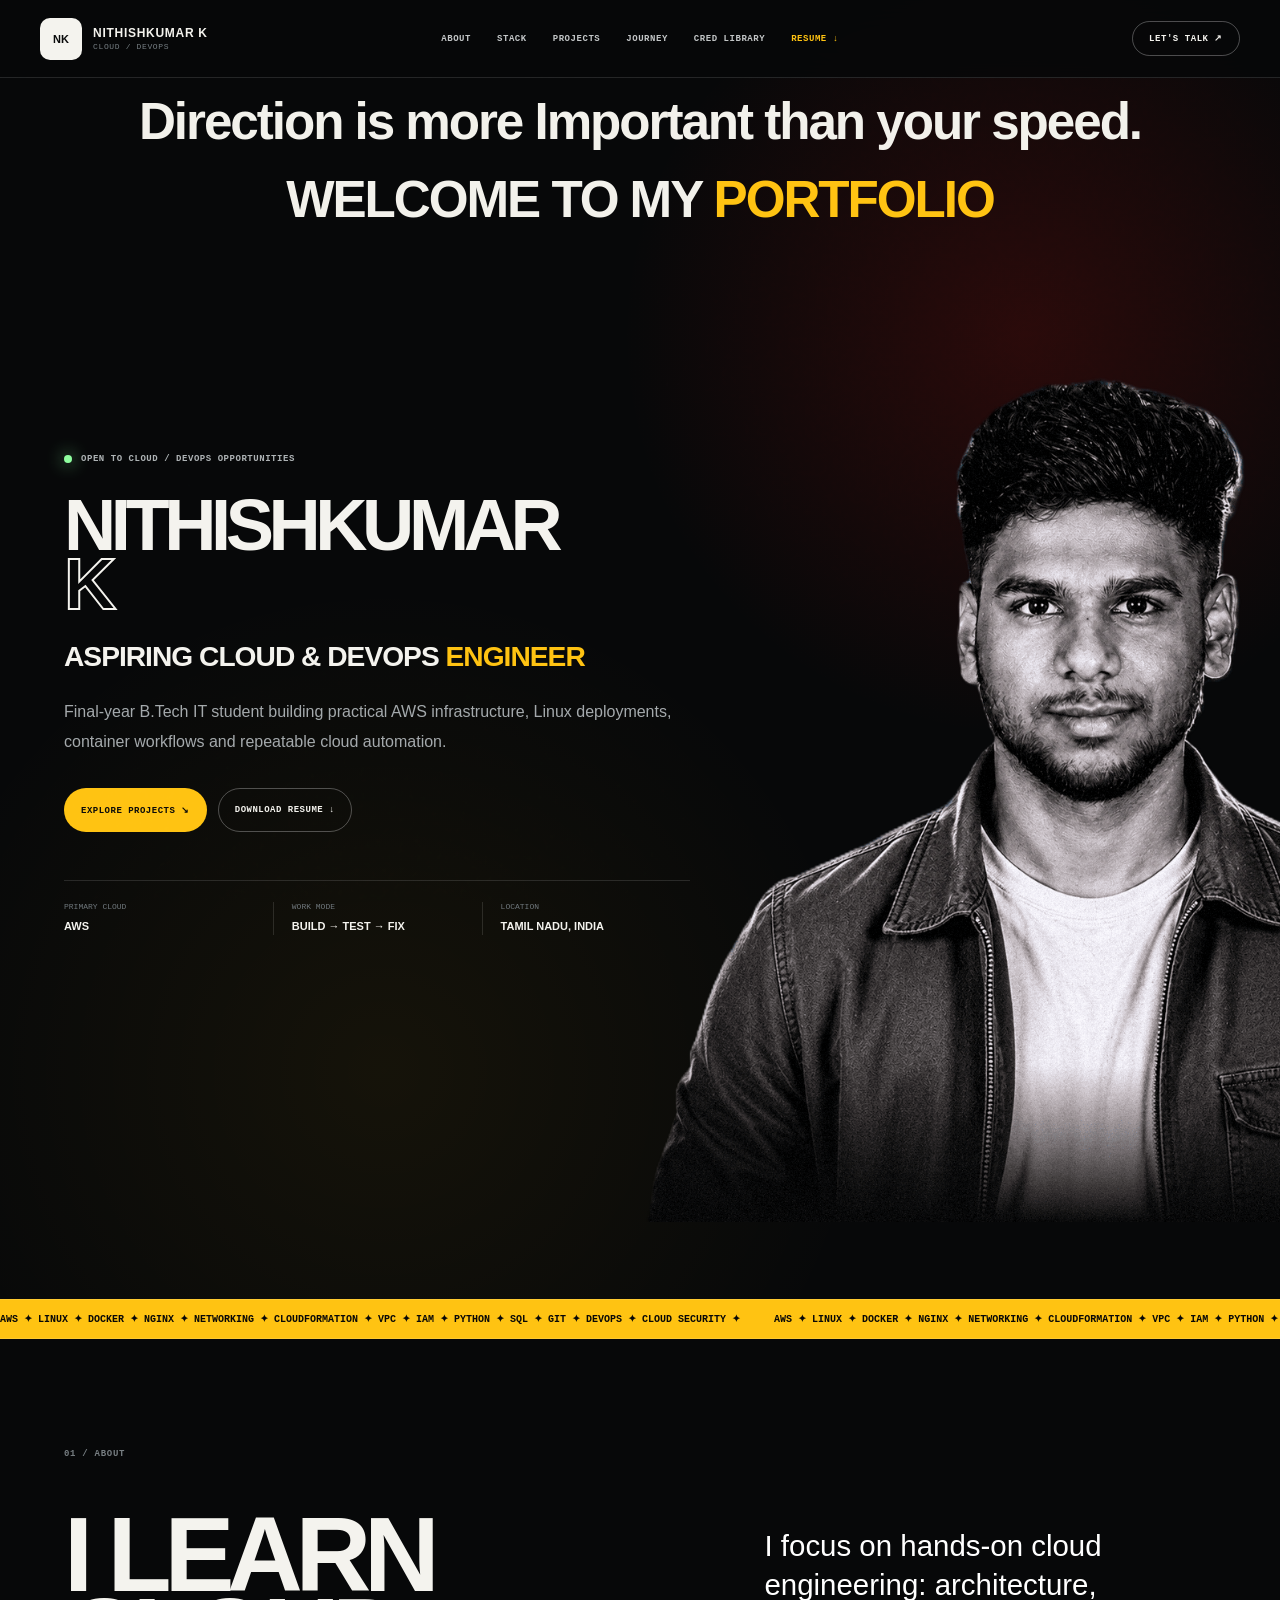
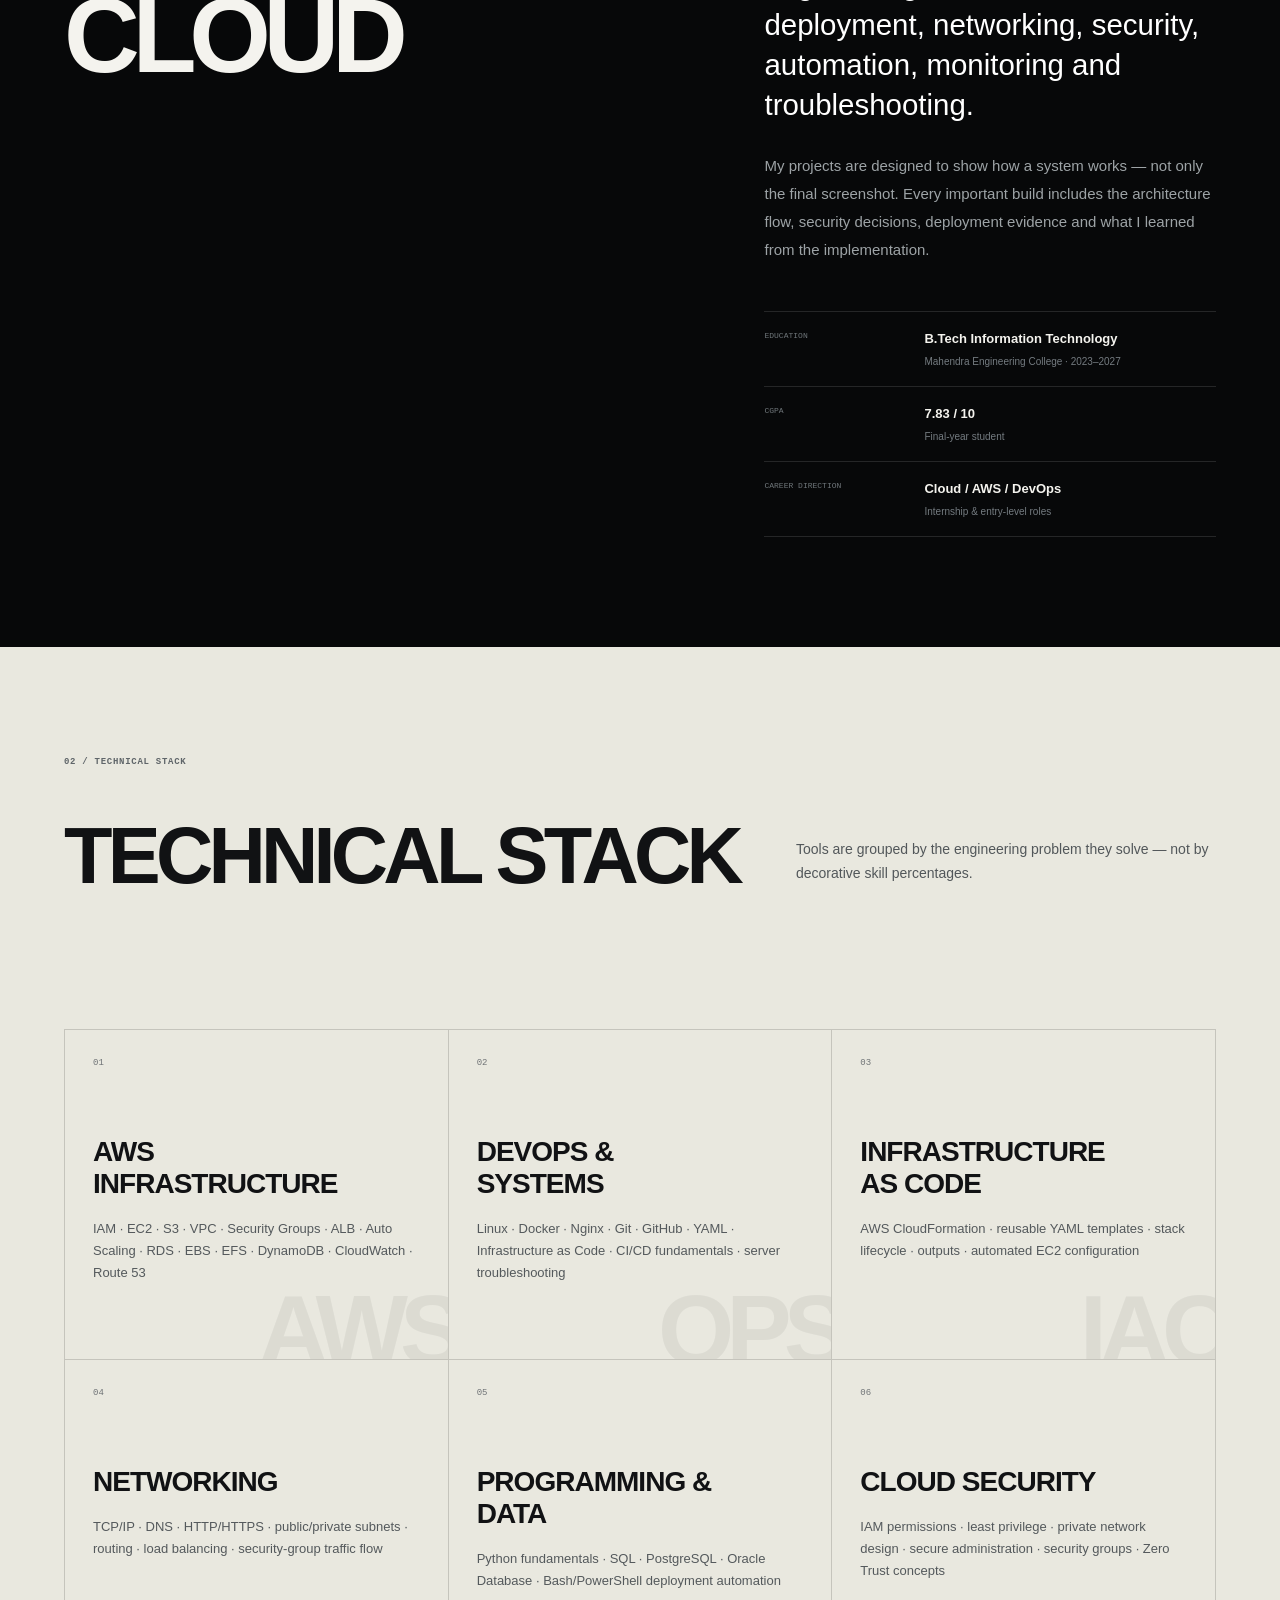
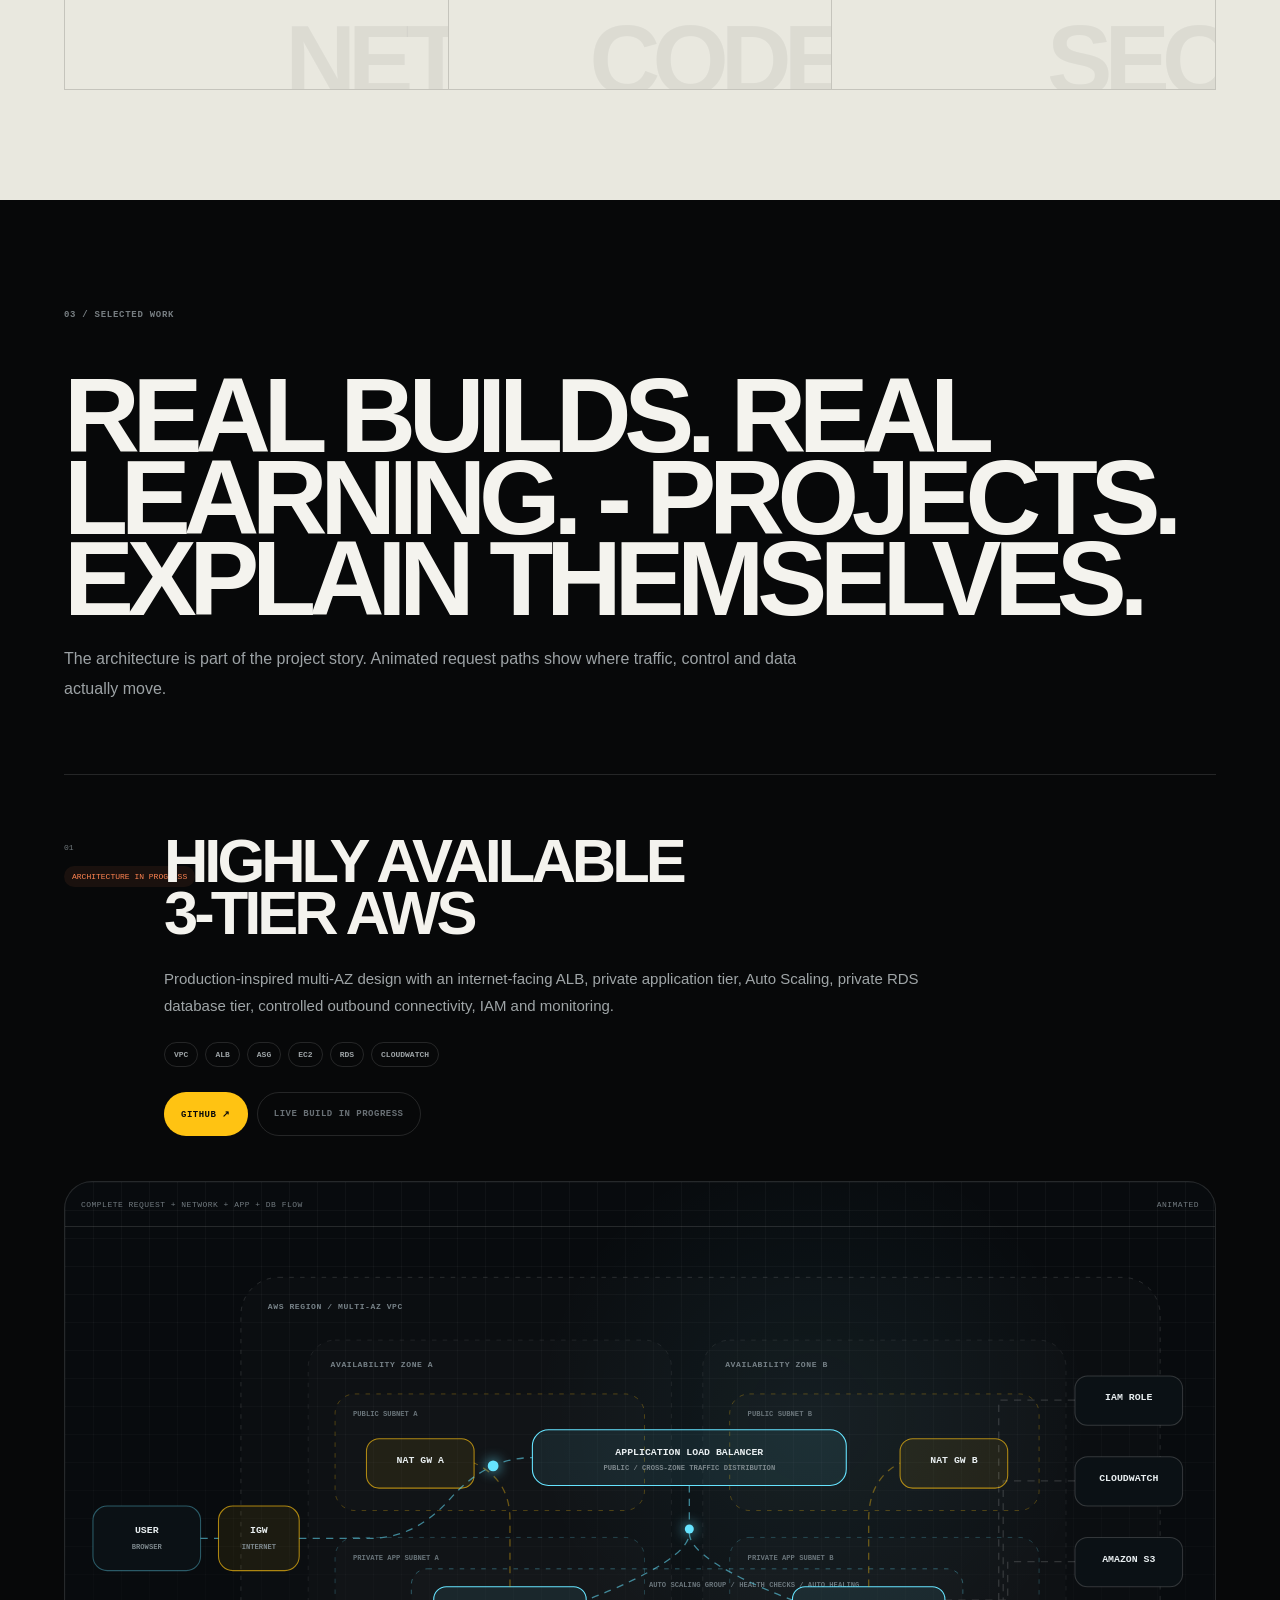
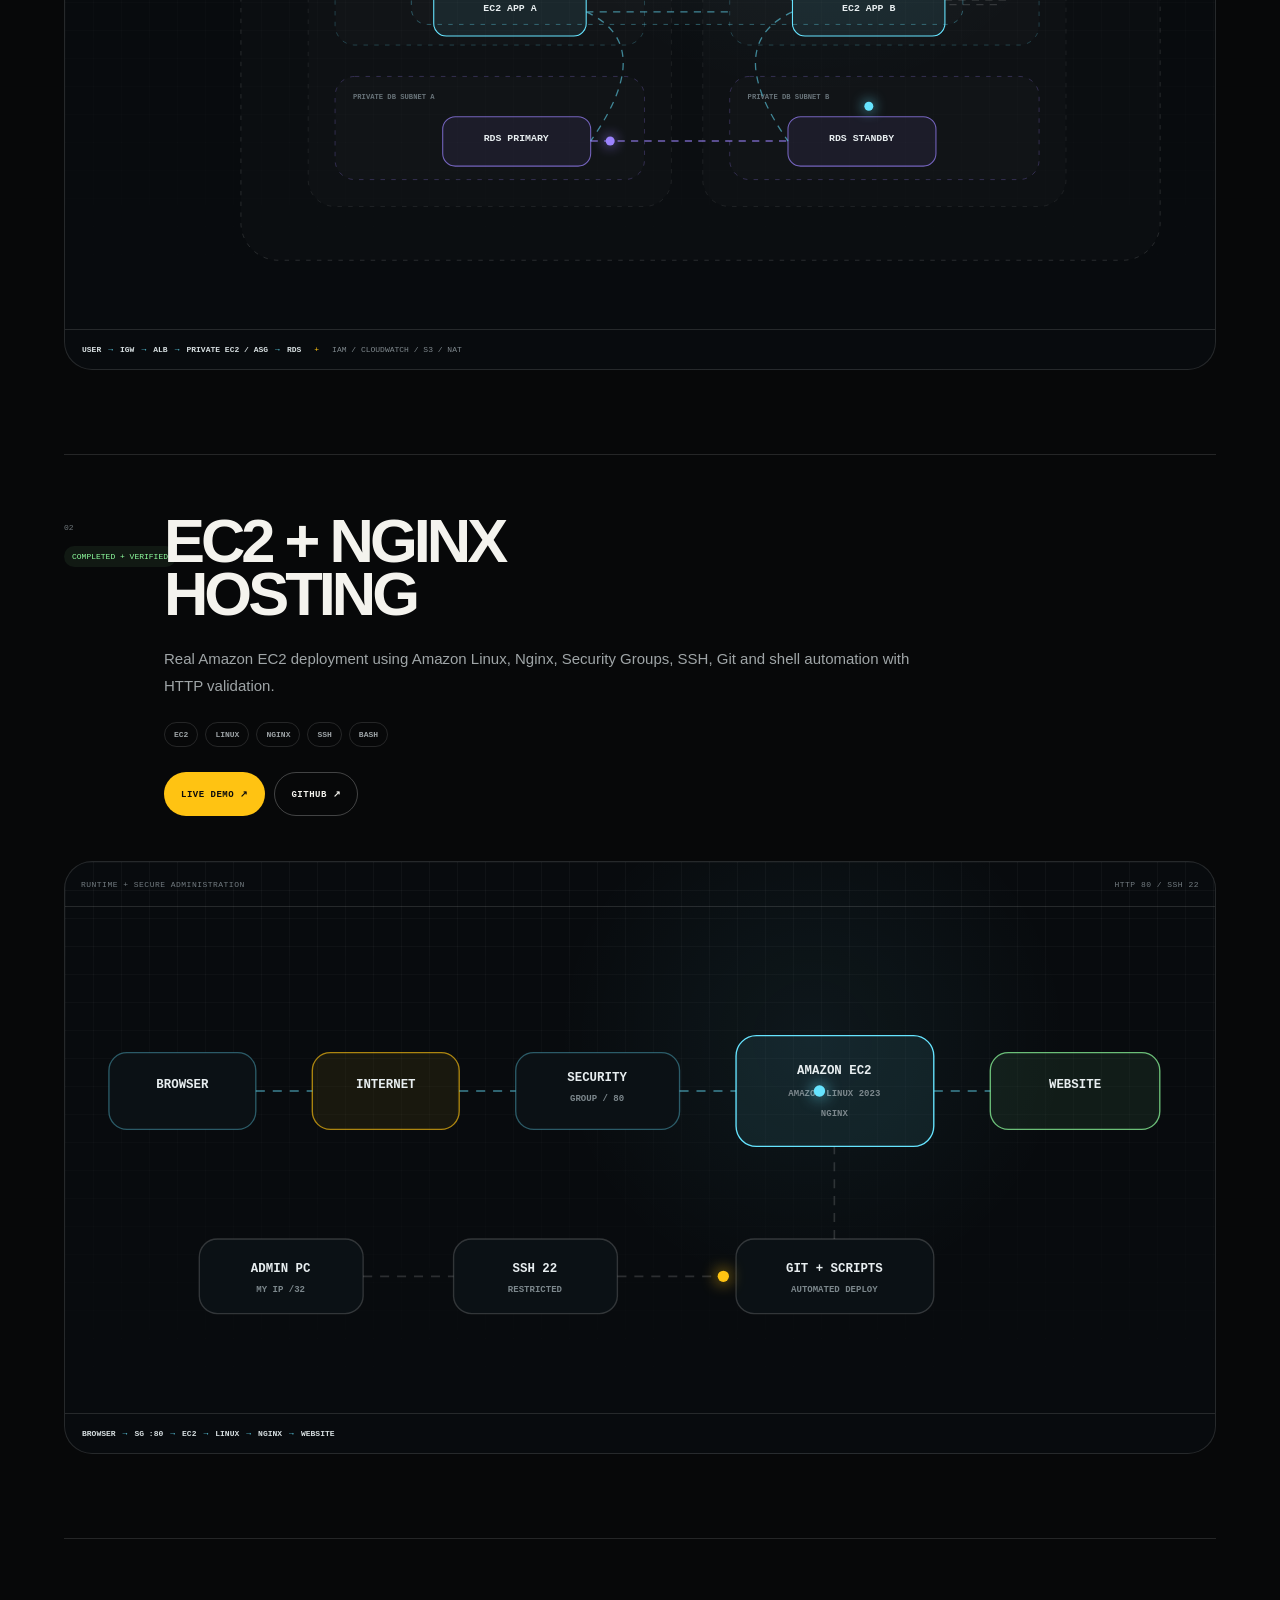
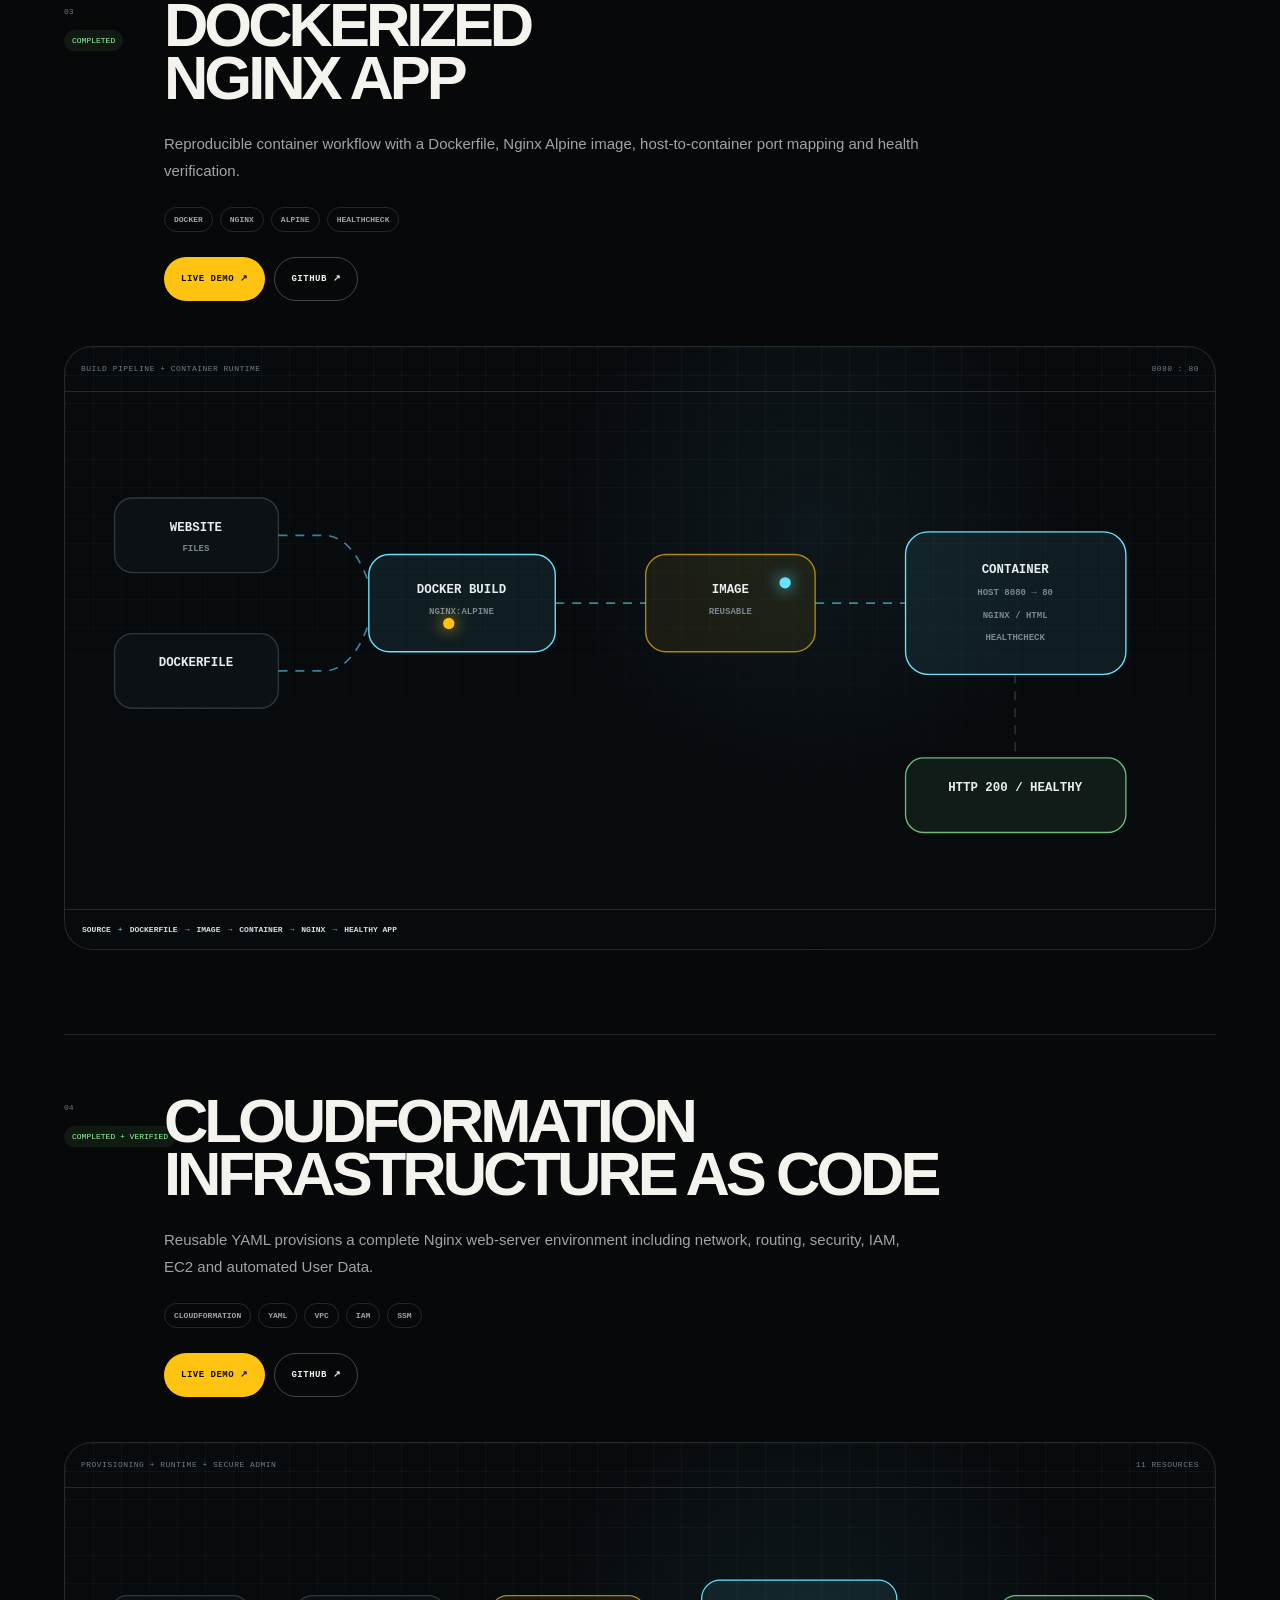
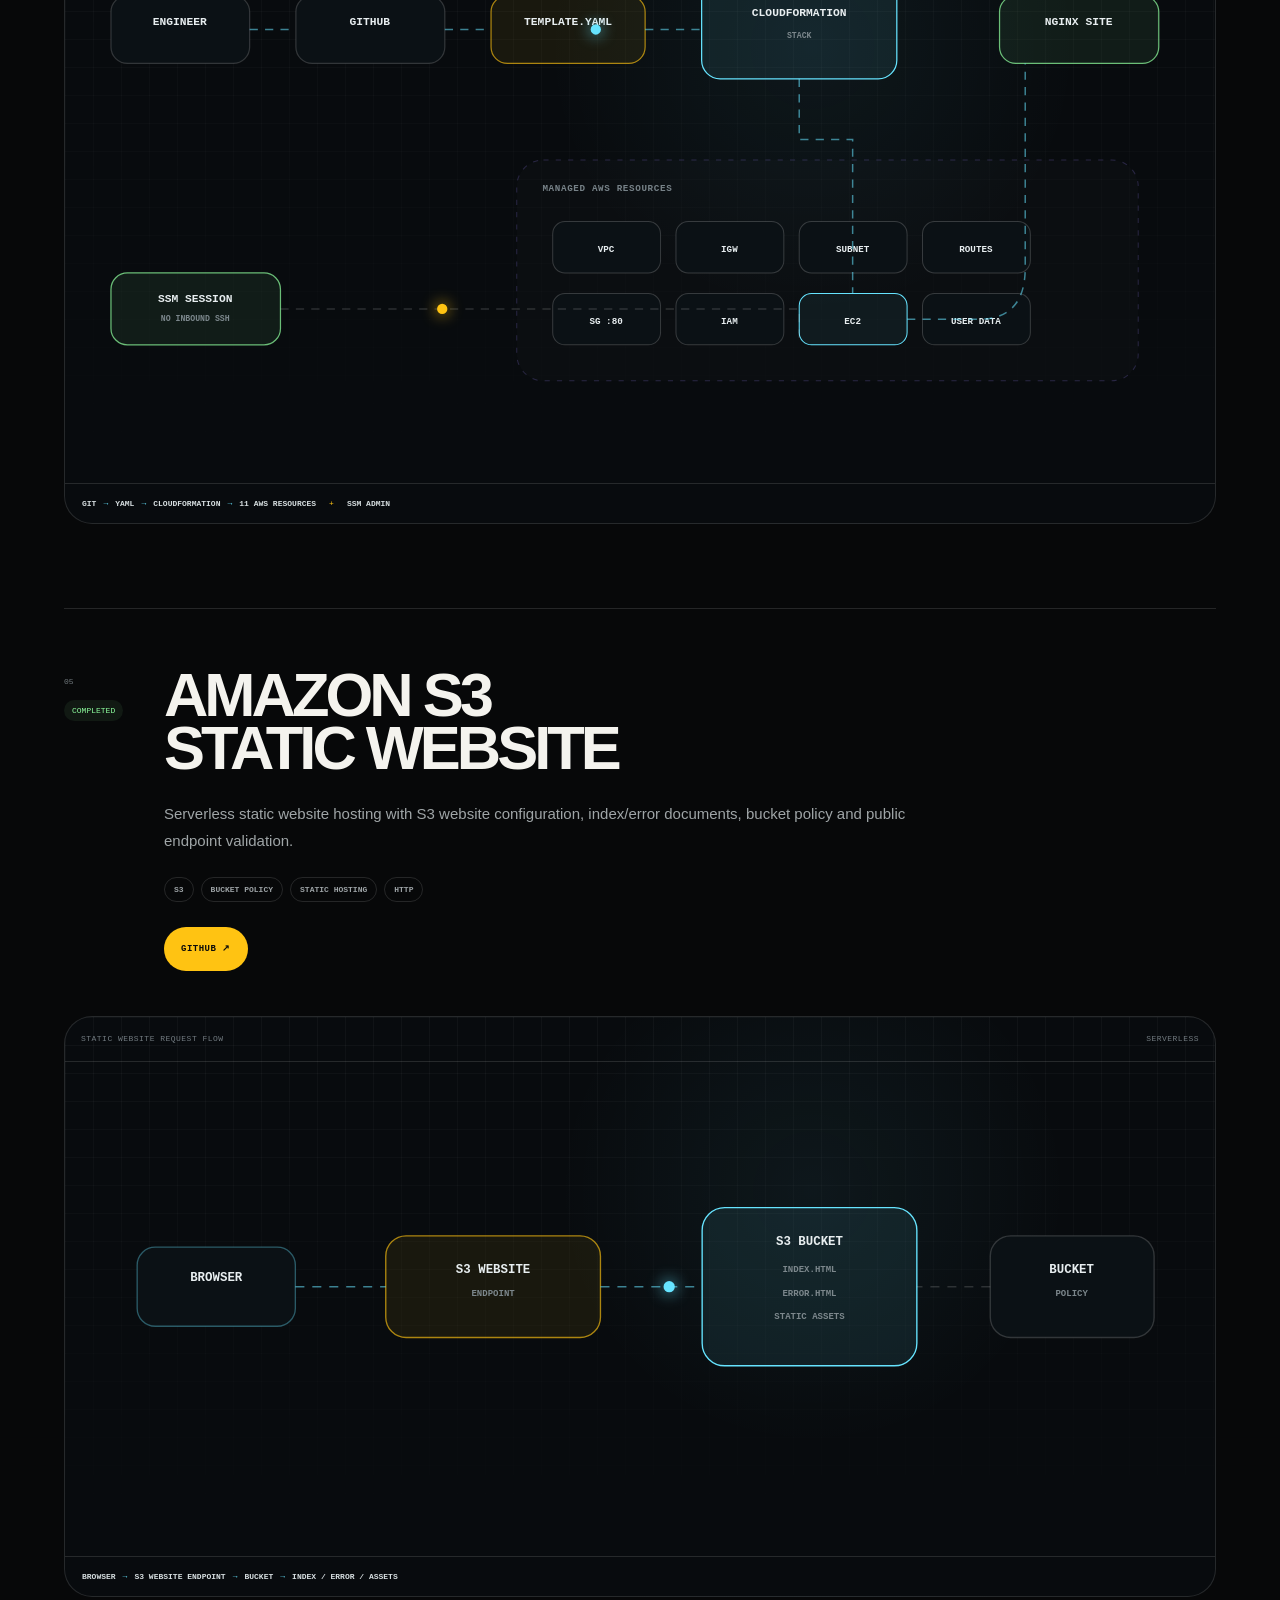
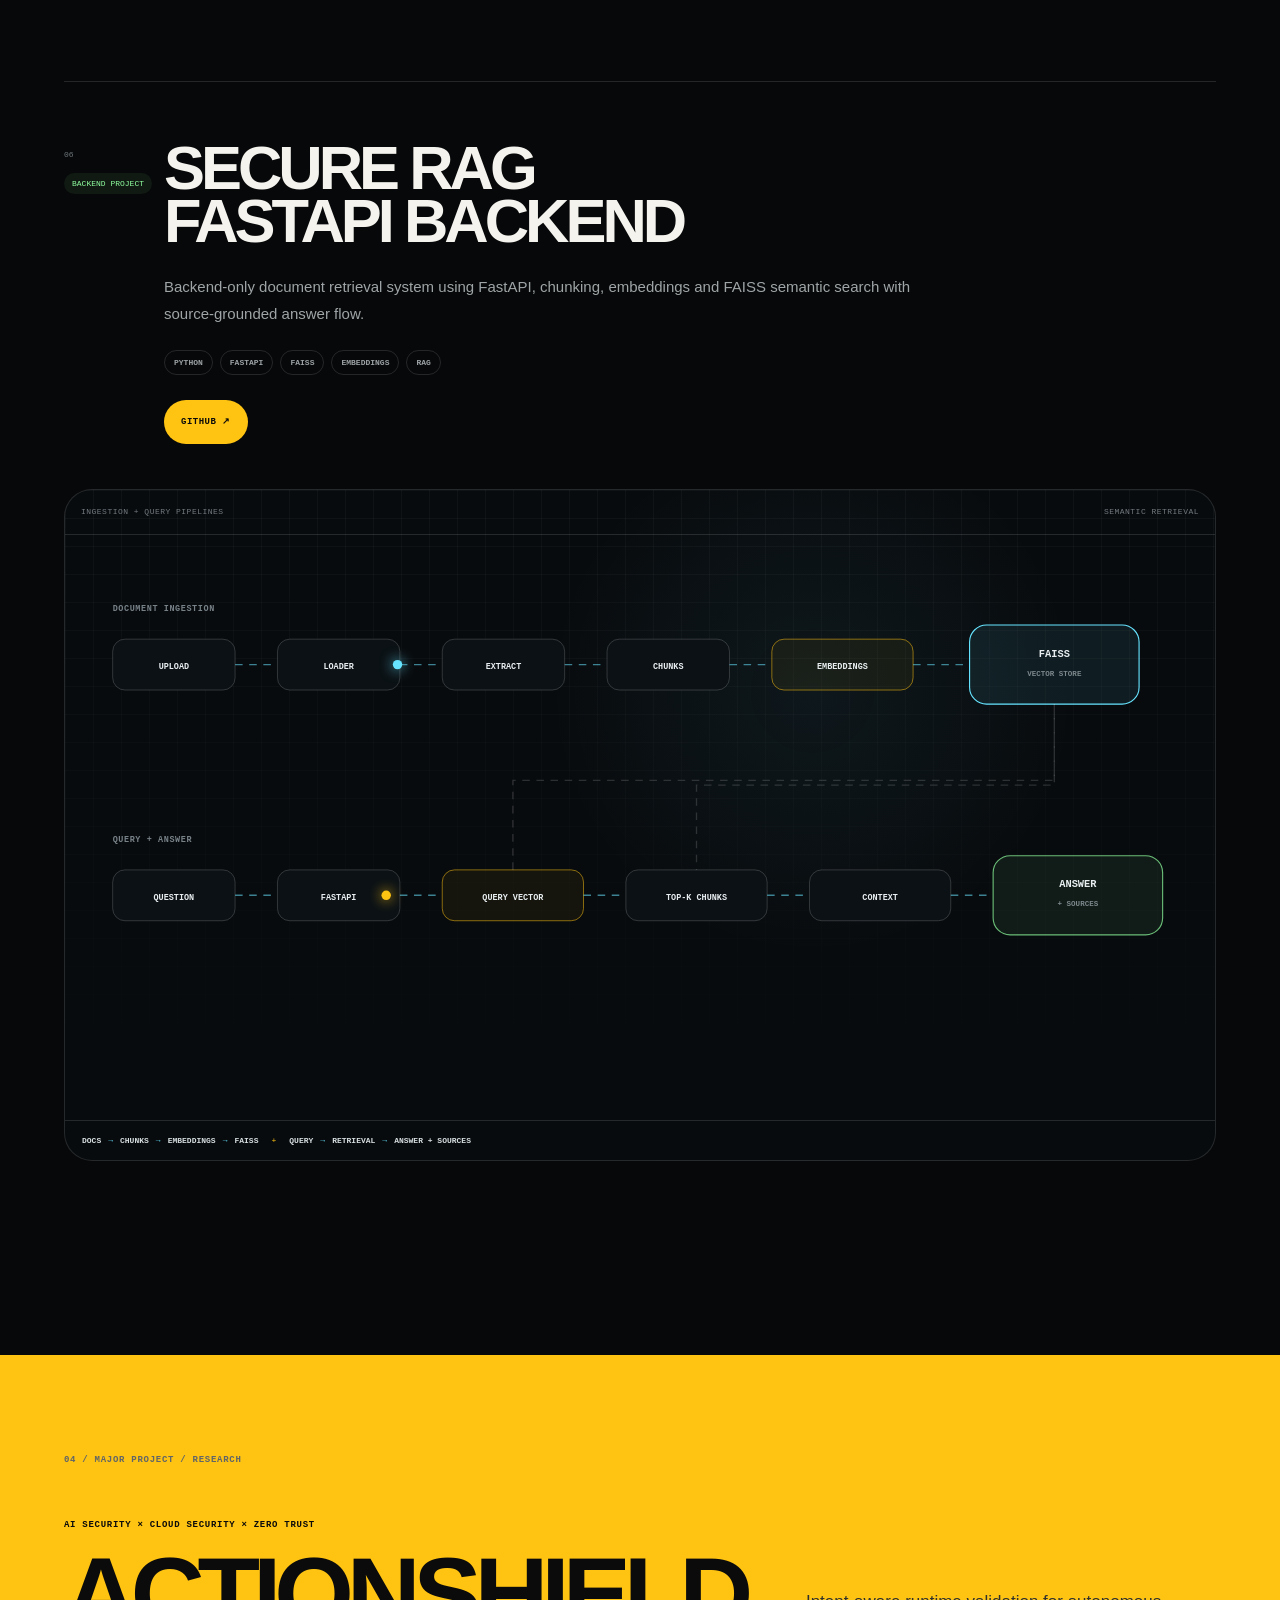
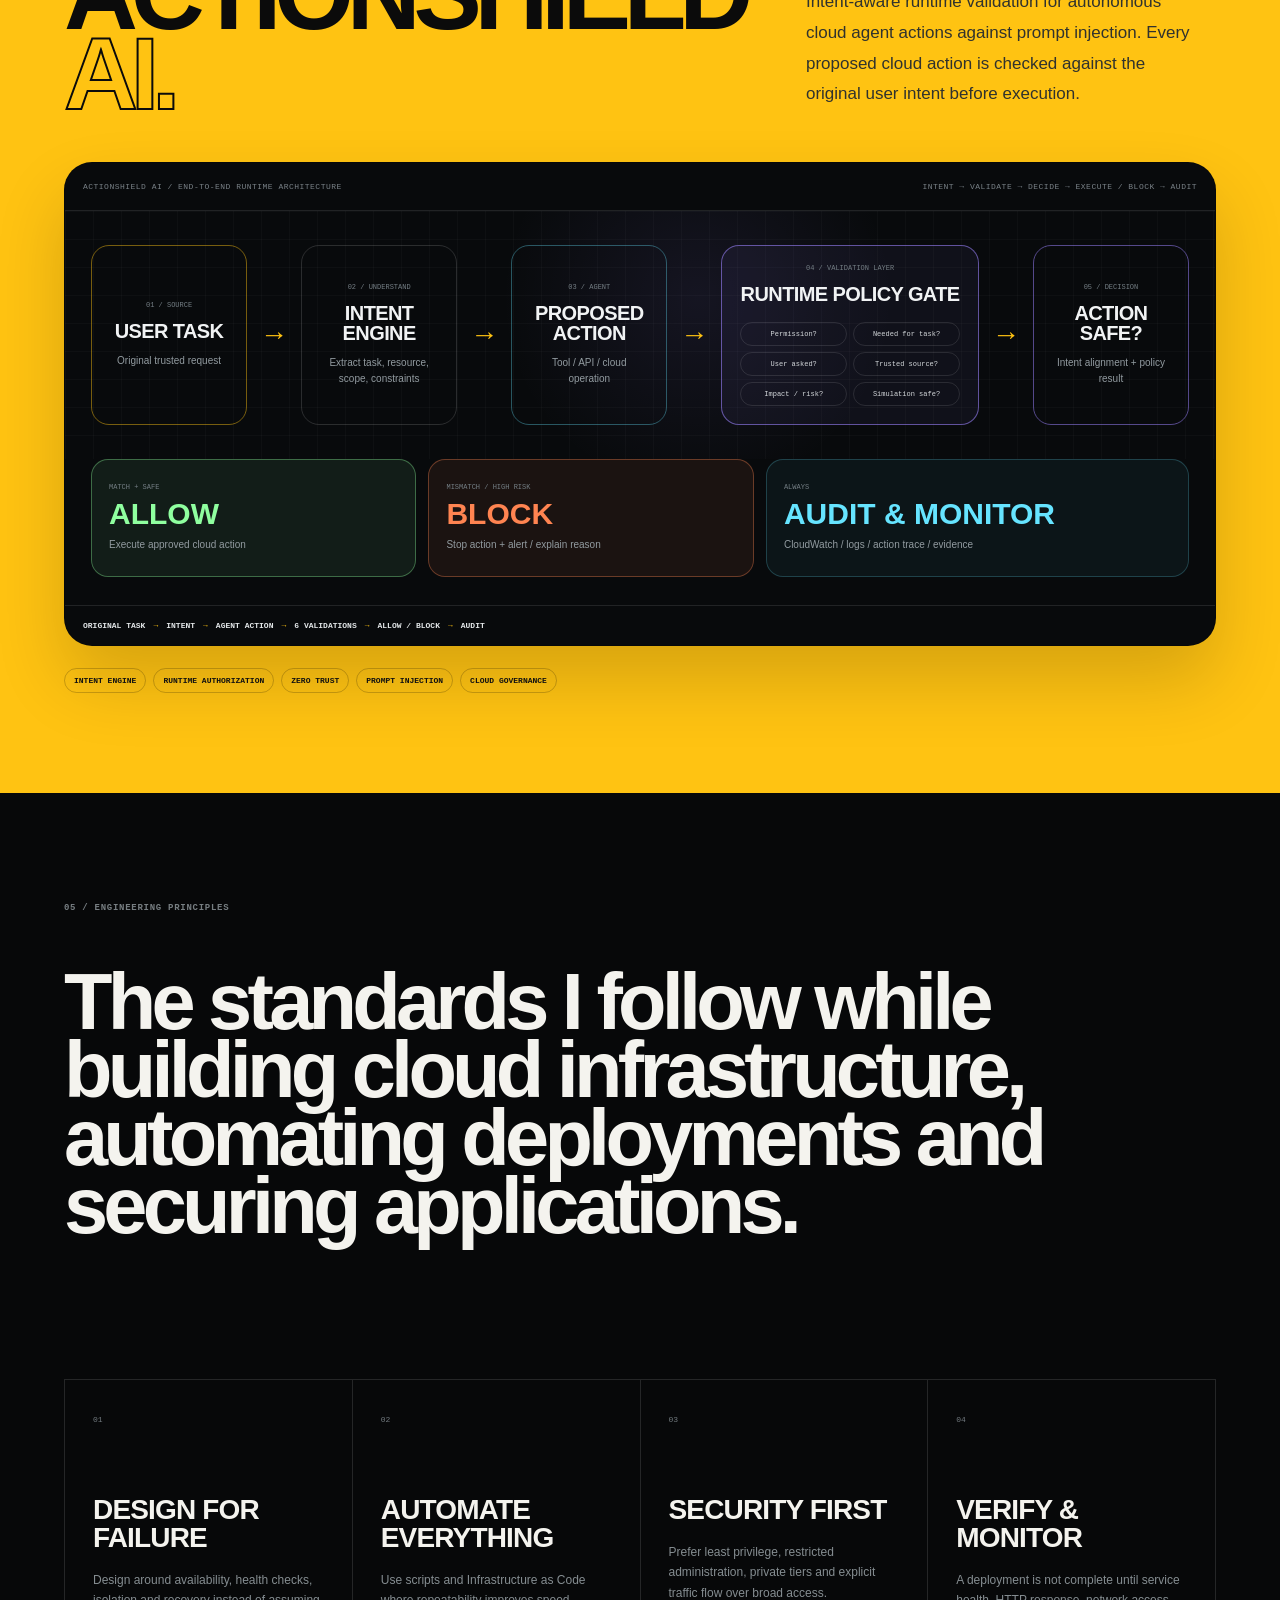
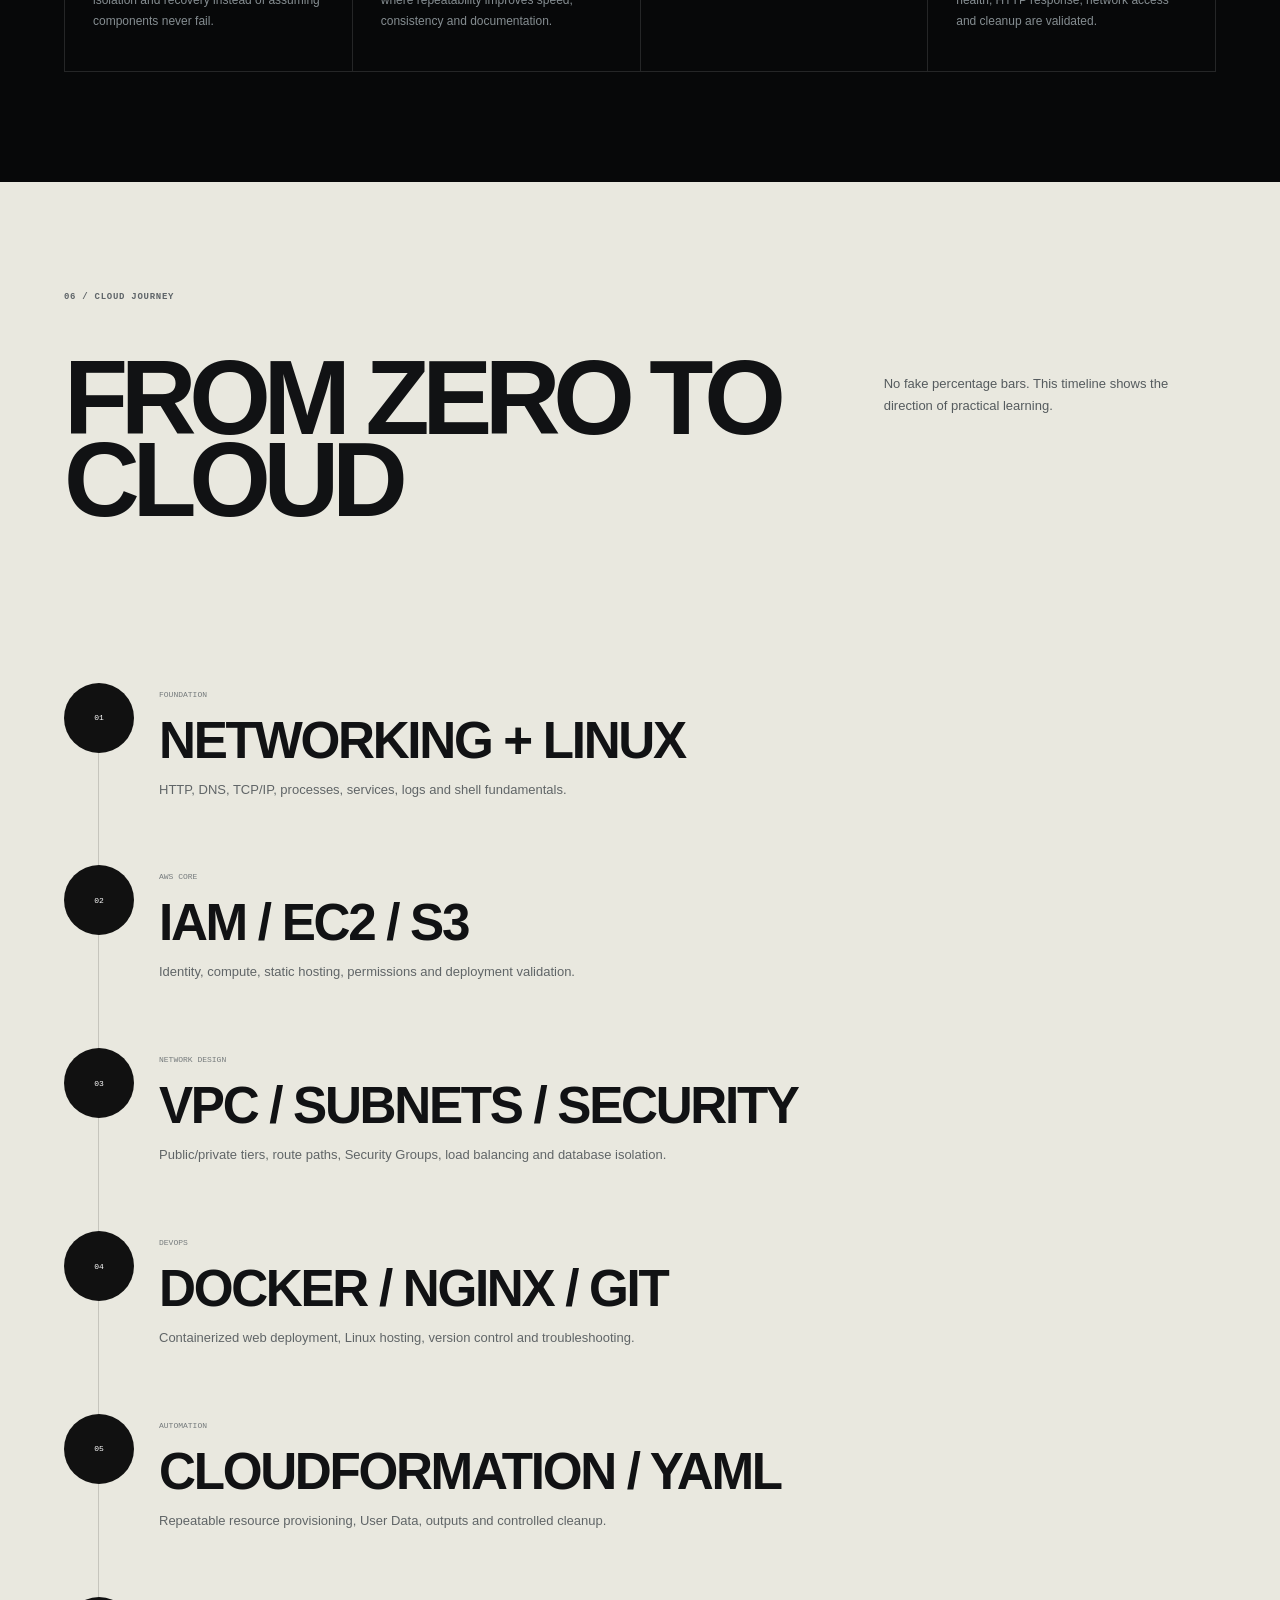
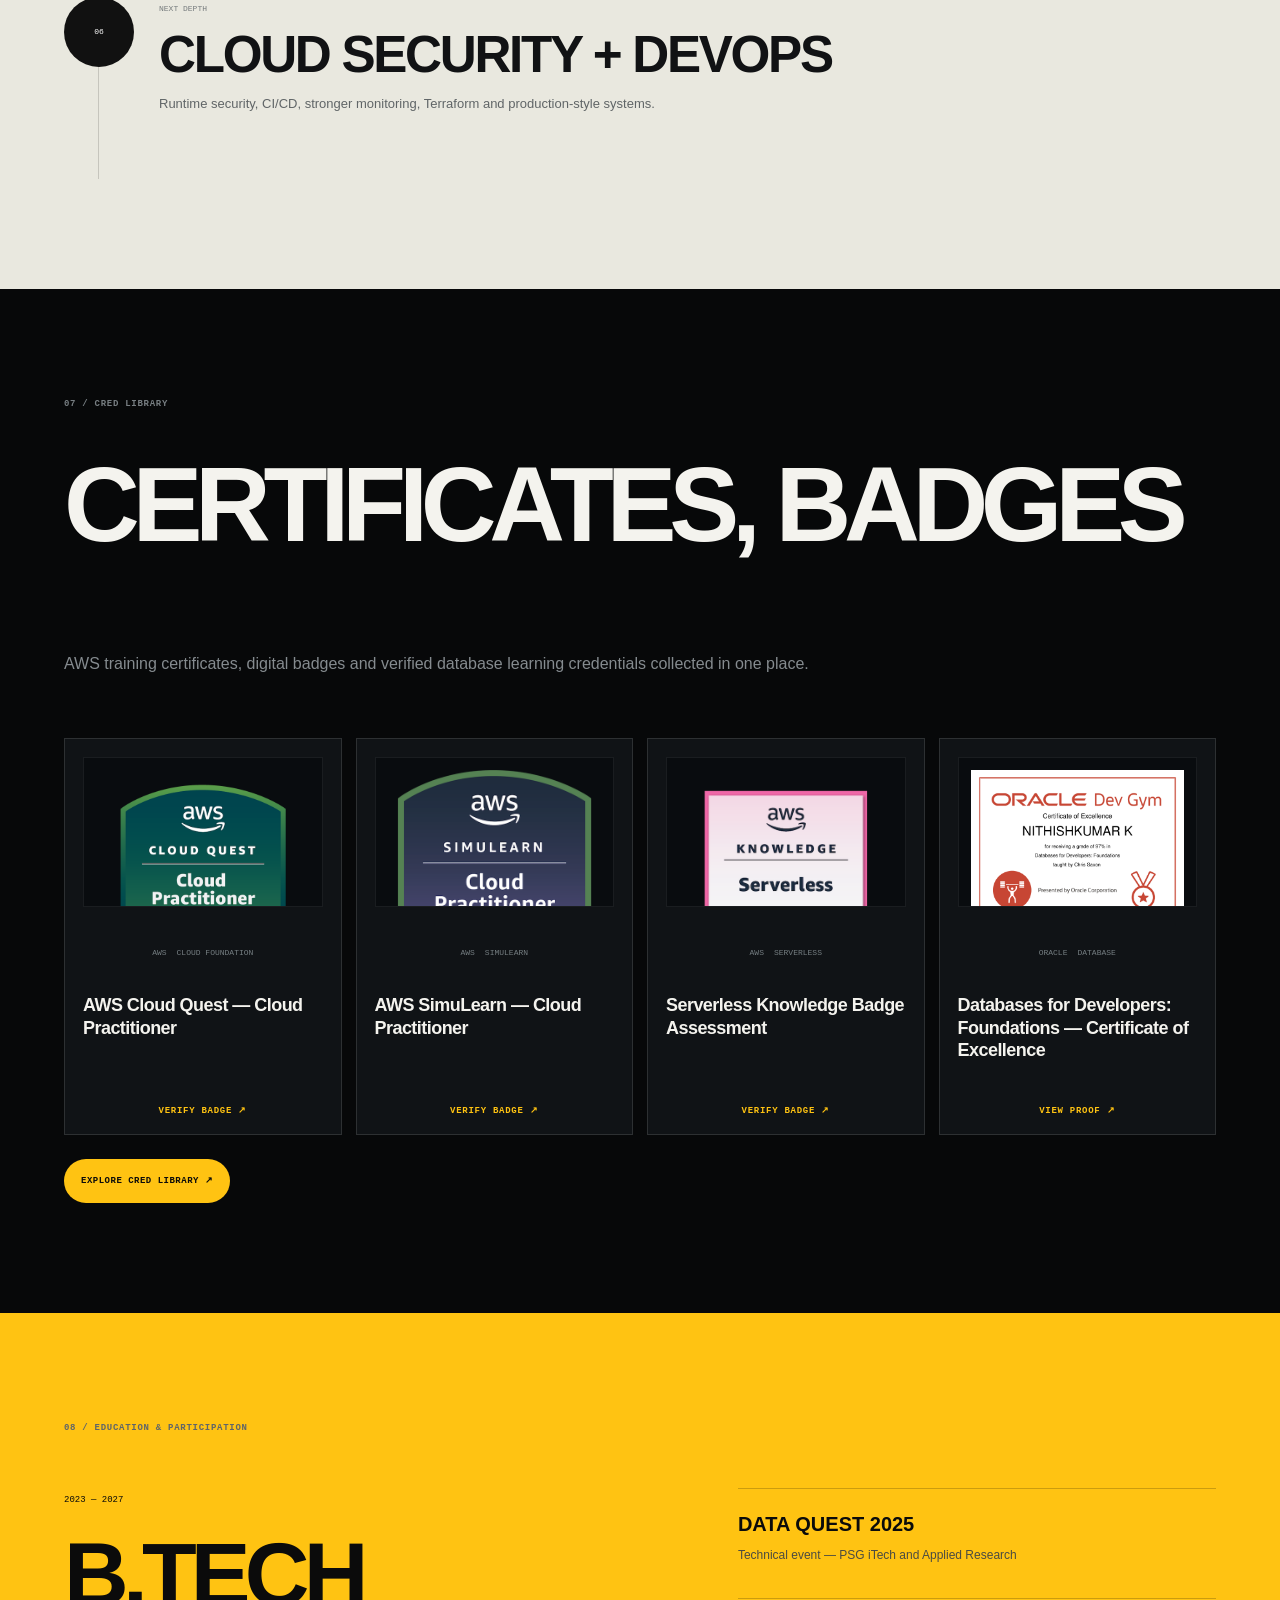
==== commit 2a6487e9: "Update index.html" ====
--- a/index.html
+++ b/index.html
@@ -84,8 +84,8 @@
 
       <div class="hero-strip">
         <div class="marquee">
-          <span>AWS ✦ LINUX ✦ DOCKER ✦ NGINX ✦ CLOUDFORMATION ✦ VPC ✦ IAM ✦ PYTHON ✦ SQL ✦ GIT ✦ DEVOPS ✦ CLOUD SECURITY ✦</span>
-          <span>AWS ✦ LINUX ✦ DOCKER ✦ NGINX ✦ CLOUDFORMATION ✦ VPC ✦ IAM ✦ PYTHON ✦ SQL ✦ GIT ✦ DEVOPS ✦ CLOUD SECURITY ✦</span>
+          <span>AWS ✦ LINUX ✦ DOCKER ✦ NGINX ✦ NETWORKING ✦ CLOUDFORMATION ✦ VPC ✦ IAM ✦ PYTHON ✦ SQL ✦ GIT ✦ DEVOPS ✦ CLOUD SECURITY ✦</span>
+          <span>AWS ✦ LINUX ✦ DOCKER ✦ NGINX ✦ NETWORKING ✦ CLOUDFORMATION ✦ VPC ✦ IAM ✦ PYTHON ✦ SQL ✦ GIT ✦ DEVOPS ✦ CLOUD SECURITY ✦</span>
         </div>
       </div>
     </section>
@@ -108,7 +108,7 @@
 
           <div class="about-facts">
             <div><span>EDUCATION</span><b>B.Tech Information Technology</b><small>Mahendra Engineering College · 2023–2027</small></div>
-            <div><span>CGPA</span><b>7.75 / 10</b><small>Final-year student</small></div>
+            <div><span>CGPA</span><b>7.83 / 10</b><small>Final-year student</small></div>
             <div><span>CAREER DIRECTION</span><b>Cloud / AWS / DevOps</b><small>Internship & entry-level roles</small></div>
           </div>
         </div>
@@ -167,7 +167,7 @@
     <section class="section projects" id="projects">
       <div class="projects-head reveal">
         <div class="section-label">03 / SELECTED WORK</div>
-        <h2 class="display">REAL BUILDS.  REAL LEARNING.    - PROJECTS<br><span>EXPLAIN THEMSELVES.</span></h2>
+        <h2 class="display">REAL BUILDS.  REAL LEARNING.    - PROJECTS.  EXPLAIN THEMSELVES.</h2>
         <p>
           The architecture is part of the project story. Animated request paths show where traffic,
           control and data actually move.
@@ -591,4 +591,4 @@
   <script src="credentials-data.js"></script>
   <script src="app.js"></script>
 </body>
-</html>+</html>
